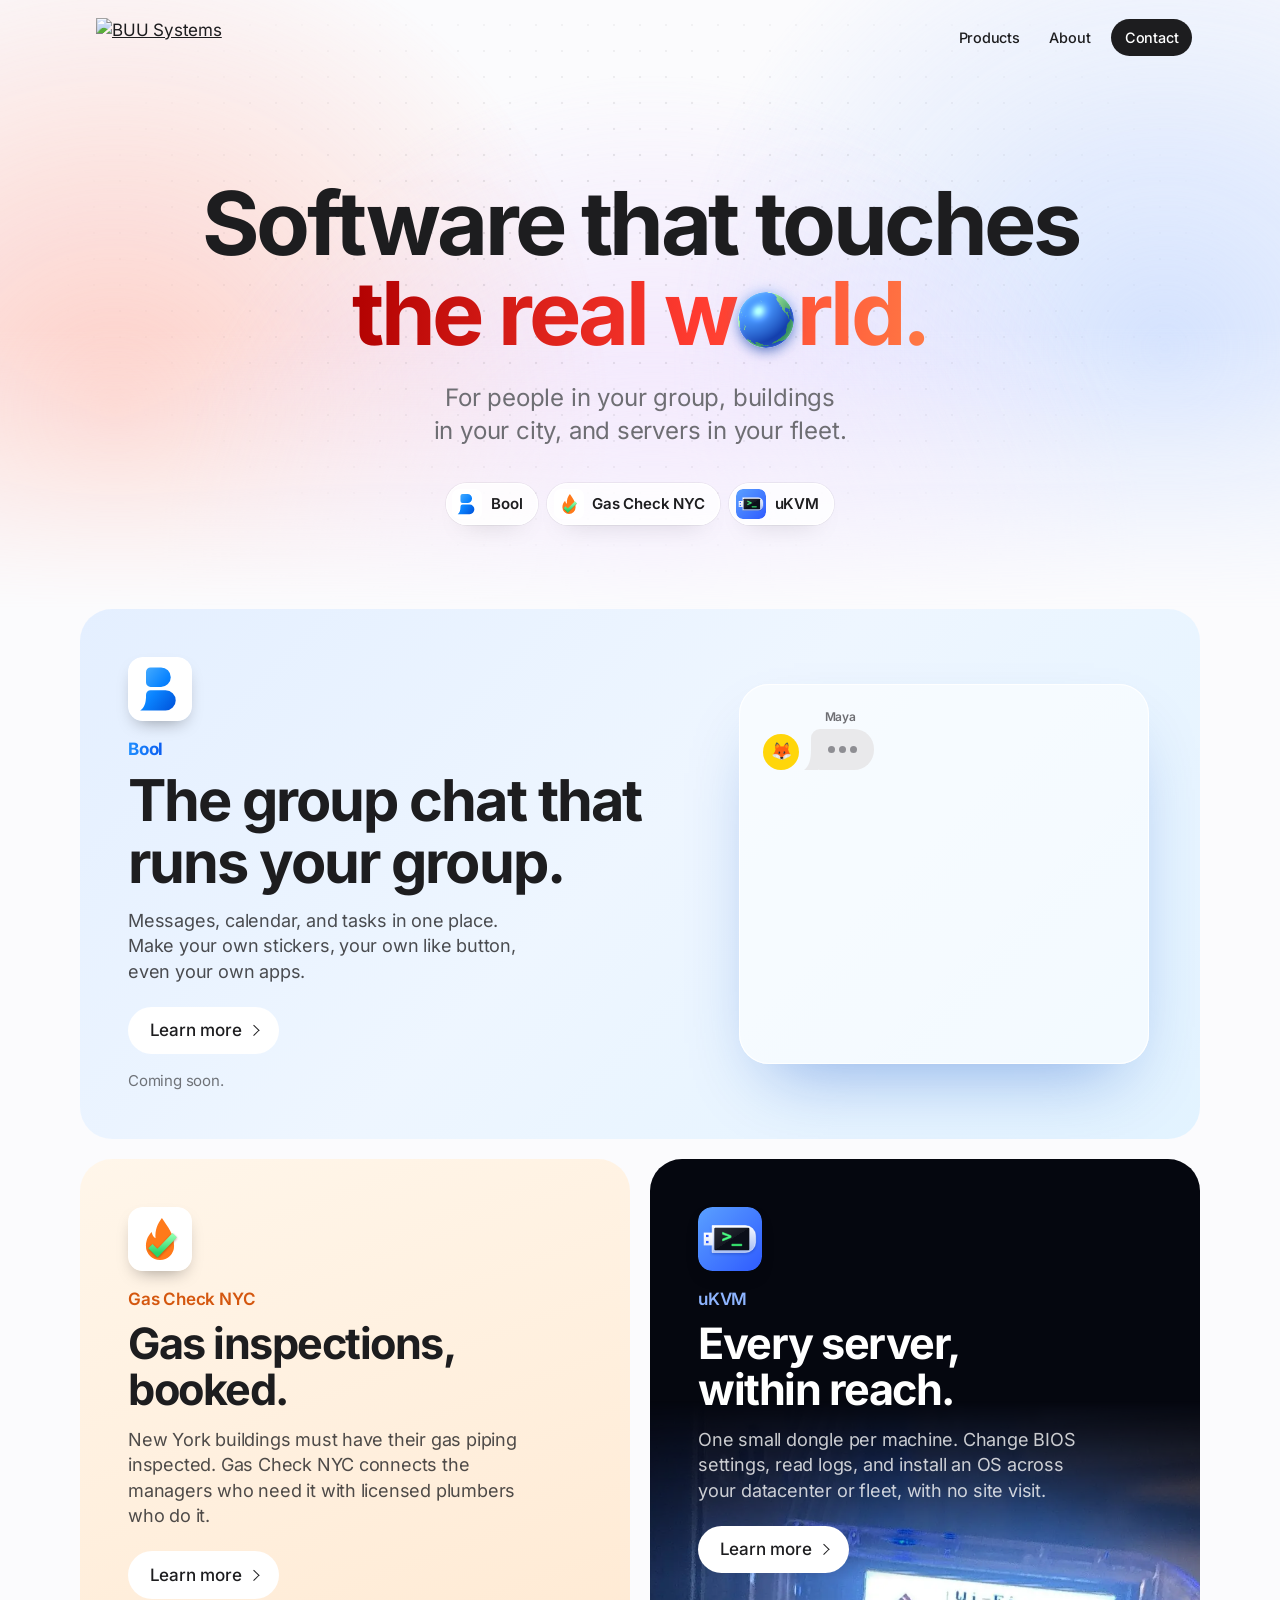
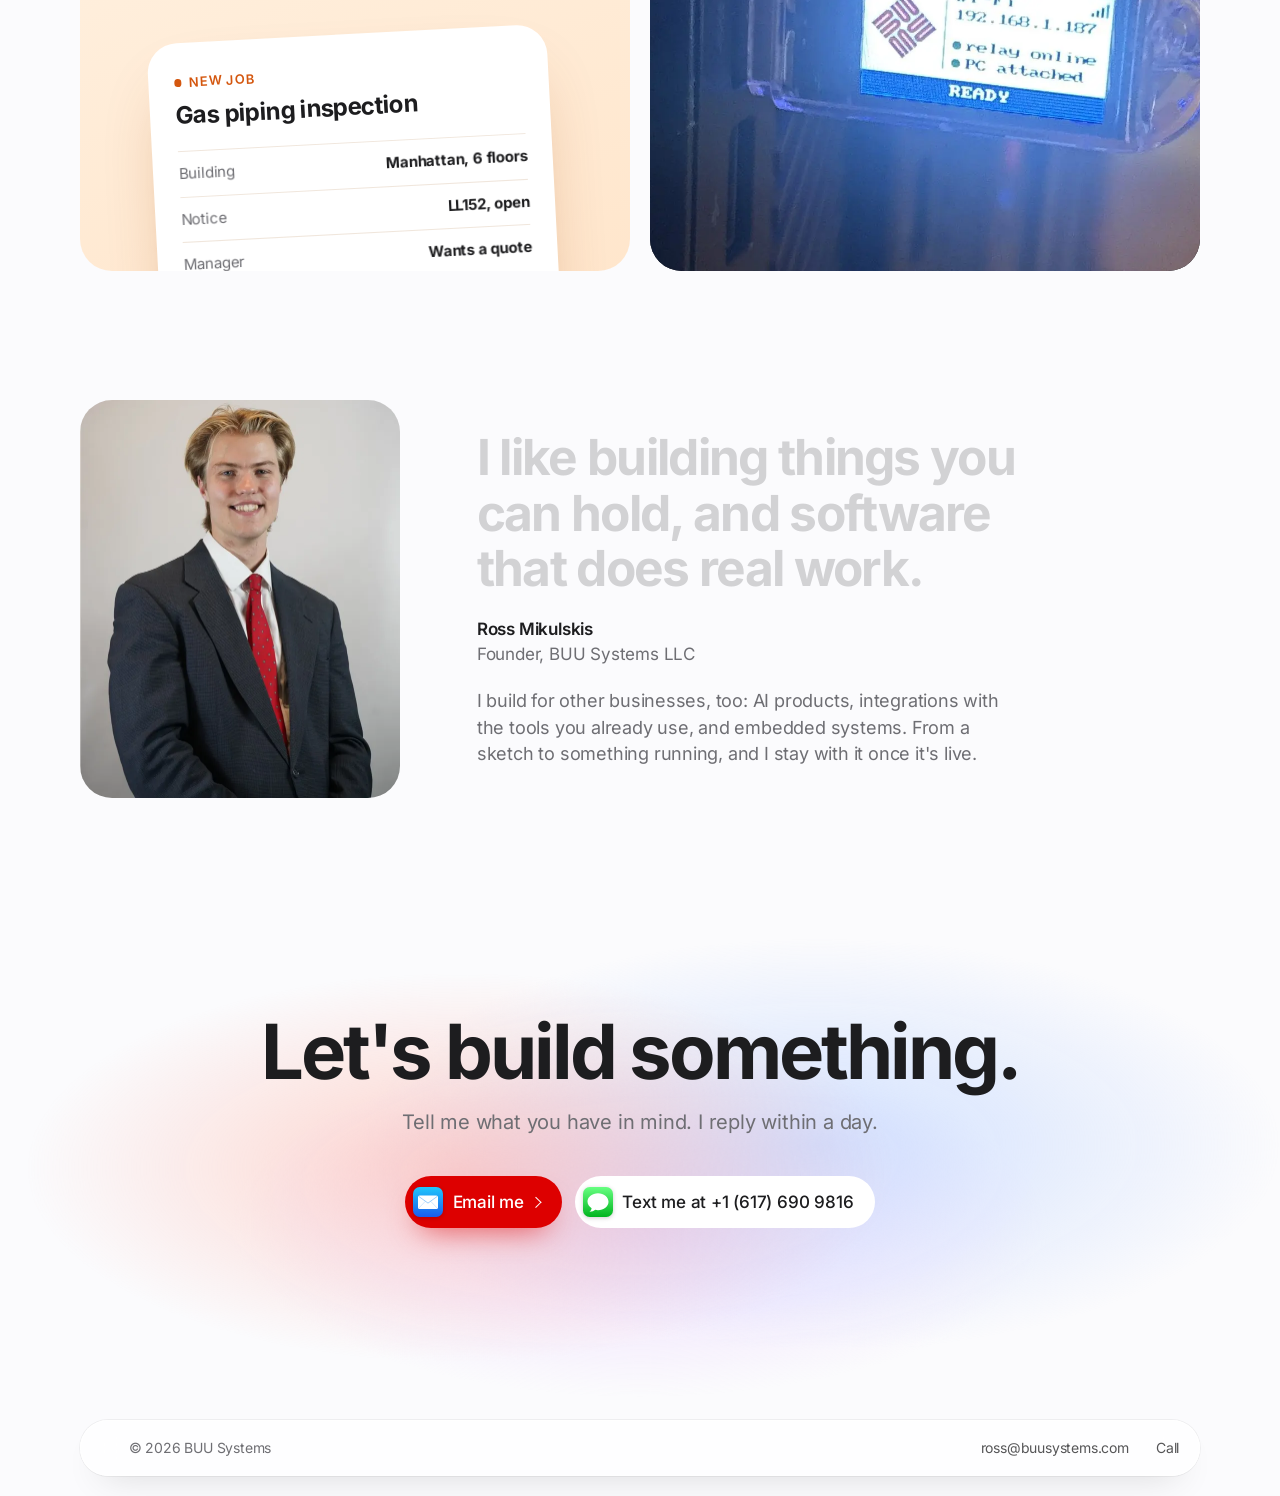
==== index.html @ 3219ddb5 "Contact buttons: iOS-style Mail and Messages icons Co-Authored-By: Claude Opus 5.5 <noreply@anthropi" ====
<!doctype html>
<html lang="en">
<head>
  <meta charset="utf-8">
  <meta name="viewport" content="width=device-width, initial-scale=1, viewport-fit=cover">
  <title>BUU Systems</title>
  <meta name="description" content="BUU Systems makes Bool, the group chat that runs your group; Gas Check NYC, which books gas piping inspections in New York; and uKVM, which gives you remote, BIOS-level access to every server in your fleet.">
  <meta name="theme-color" content="#fbfbfd">
  <link rel="icon" href="/favicon.ico" sizes="any">
  <link rel="icon" href="/assets/mark.svg" type="image/svg+xml">
  <link rel="icon" href="/assets/favicon-32.png" type="image/png" sizes="32x32">
  <link rel="apple-touch-icon" href="/apple-touch-icon.png" sizes="180x180">
  <meta property="og:site_name" content="BUU Systems">
  <meta property="og:title" content="BUU Systems">
  <meta property="og:description" content="Software that touches the real world.">
  <meta property="og:url" content="https://buusystems.com/">
  <meta property="og:image" content="https://buusystems.com/assets/icon-512.png">
  <meta property="og:type" content="website">
  <link rel="stylesheet" href="/home.css?v=20">
  <script>document.documentElement.classList.add("js");addEventListener("pagereveal",function(e){if(e.viewTransition)document.documentElement.classList.add("vt")})</script>
  <script src="/home.js?v=7" defer></script>
</head>
<body id="top">
  <header class="bar">
    <div class="wrap bar-in">
      <a href="/" aria-label="BUU Systems home"><img class="logo" src="/assets/logo.svg" alt="BUU Systems"></a>
      <nav aria-label="Primary">
        <a href="#products">Products</a>
        <a href="#about">About</a>
        <a class="cta" href="#contact">Contact</a>
      </nav>
    </div>
  </header>

  <main>
    <section class="hero">
      <div class="wash" aria-hidden="true"><i></i><i></i><i></i></div>
      <div class="wrap">
        <h1 data-edit="hero-title">Software that touches <span class="hl">the real w<span class="globe">o</span>rld.</span></h1>
        <script>(function(h){if(window.buuEditor)return;var i=0;[].slice.call(h.childNodes).forEach(function(n){if(n.nodeType==1){n.classList.add("w");n.style.setProperty("--i",i++);return}var f=document.createDocumentFragment();n.textContent.split(/(\s+)/).forEach(function(p){if(!p)return;if(!p.trim()){f.appendChild(document.createTextNode(" "));return}var w=document.createElement("span");w.className="w";w.style.setProperty("--i",i++);w.textContent=p;f.appendChild(w)});h.replaceChild(f,n)})})(document.currentScript.previousElementSibling)</script>
        <p class="lede" data-edit="hero-lede">For people in your group, buildings in your city, and servers in your fleet.</p>
        <nav class="dock" aria-label="Products">
          <a href="#bool"><img src="/assets/apps/bool.svg?v=19" alt="" width="30" height="30">Bool</a>
          <a href="#gascheck"><img src="/assets/apps/gascheck.svg?v=7" alt="" width="30" height="30">Gas Check NYC</a>
          <a href="#ukvm"><img src="/assets/apps/ukvm.svg?v=7" alt="" width="30" height="30">uKVM</a>
        </nav>
      </div>
    </section>

    <section id="products" class="wrap grid" aria-label="Products">

      <article id="bool" class="tile wide t-bool rise">
        <div class="copy">
          <i class="icon"><img src="/assets/apps/bool.svg?v=19" alt=""></i>
          <p class="name" data-edit="bool-name">Bool</p>
          <h2 data-edit="bool-title">The group chat that runs your group.</h2>
          <p data-edit="bool-body">Messages, calendar, and tasks in one place. Make your own stickers, your own like button, even your own apps.</p>
          <a class="btn" href="/bool/"><span data-edit="bool-cta">Learn more</span></a>
          <p class="note" data-edit="bool-note">Coming soon.</p>
        </div>
        <div class="art chat">
          <div class="row"><em style="--c:#ffd60a">🦊</em><div><b>Maya</b><p><span class="dots" aria-hidden="true"><i></i><i></i><i></i></span>dinner friday?</p></div></div>
          <div class="row me"><p>in. who's driving</p></div>
          <div class="row"><em style="--c:#64d2ff">🐼</em><div><b>Sam</b><p><span class="dots" aria-hidden="true"><i></i><i></i><i></i></span>let the wheel decide<s class="tap" role="img" aria-label="Hearted by Maya and Priya"><svg viewBox="0 0 24 24" aria-hidden="true"><path d="M12 21.2 10.6 20C5.4 15.4 2 12.3 2 8.5 2 5.4 4.4 3 7.5 3c1.7 0 3.4.8 4.5 2.1C13.1 3.8 14.8 3 16.5 3 19.6 3 22 5.4 22 8.5c0 3.8-3.4 6.9-8.6 11.5L12 21.2z"/></svg><b>2</b></s><span class="likers" aria-hidden="true"><small><svg viewBox="0 0 24 24" aria-hidden="true"><path d="M12 21.2 10.6 20C5.4 15.4 2 12.3 2 8.5 2 5.4 4.4 3 7.5 3c1.7 0 3.4.8 4.5 2.1C13.1 3.8 14.8 3 16.5 3 19.6 3 22 5.4 22 8.5c0 3.8-3.4 6.9-8.6 11.5L12 21.2z"/></svg>Liked by</small><span><em style="--c:#ffd60a">🦊</em>Maya</span><span><em style="--c:#ffb340">🦉</em>Priya</span></span><i class="finger" aria-hidden="true"></i></p></div></div>
          <button class="card" type="button" data-wheel aria-label="Spin the wheel to pick who drives">
            <span class="spin"><span class="wheel"><i style="--a:45deg" data-name="Priya">🦉</i><i style="--a:135deg" data-name="Maya">🦊</i><i style="--a:225deg" data-name="Sam">🐼</i><i style="--a:315deg" data-name="Leo">🐸</i></span></span>
            <span><small>Spin the Wheel</small><strong aria-live="polite">Priya drives</strong></span>
          </button>
        </div>
      </article>

      <article id="gascheck" class="tile t-gascheck rise">
        <div class="copy">
          <i class="icon"><img src="/assets/apps/gascheck.svg?v=7" alt=""></i>
          <p class="name" data-edit="gascheck-name">Gas Check NYC</p>
          <h2 data-edit="gascheck-title">Gas inspections, booked.</h2>
          <p data-edit="gascheck-body">New York buildings must have their gas piping inspected. Gas Check NYC connects the managers who need it with licensed plumbers who do it.</p>
          <a class="btn" href="/gascheck/"><span data-edit="gascheck-cta">Learn more</span></a>
        </div>
        <div class="art job" aria-hidden="true">
          <div class="job-card">
            <small>New job</small>
            <strong>Gas piping inspection</strong>
            <ul><li><span>Building</span><b>Manhattan, 6 floors</b></li><li><span>Notice</span><b>LL152, open</b></li><li><span>Manager</span><b>Wants a quote</b></li></ul>
            <em>Take this job</em>
          </div>
        </div>
      </article>

      <article id="ukvm" class="tile t-boot rise" style="--d:90ms">
        <img class="photo" src="/assets/dongle-photo.webp" alt="The uKVM dongle plugged into a machine, its screen reading READY" width="1200" height="840" loading="lazy" data-edit="boot-img">
        <div class="copy">
          <i class="icon"><img src="/assets/apps/ukvm.svg?v=7" alt=""></i>
          <p class="name" data-edit="boot-name">uKVM</p>
          <h2 data-edit="boot-title">Every server, within reach.</h2>
          <p data-edit="boot-body">One small dongle per machine. Change BIOS settings, read logs, and install an OS across your datacenter or fleet, with no site visit.</p>
          <a class="btn" href="/ukvm/"><span data-edit="boot-cta">Learn more</span></a>
        </div>
      </article>
    </section>

    <section id="about" class="about">
      <div class="wrap about-in">
        <img class="headshot rise" src="/assets/headshot.webp" alt="Ross Mikulskis, founder of BUU Systems" width="640" height="797" loading="lazy" data-edit="headshot">
        <div class="rise" style="--d:90ms">
          <blockquote data-edit="quote">I like building things you can hold, and software that does real work.</blockquote>
          <p class="byline" data-edit="byline"><strong>Ross Mikulskis</strong><br>Founder, BUU Systems LLC</p>
          <p data-edit="about-1">I build for other businesses, too: AI products, integrations with the tools you already use, and embedded systems. From a sketch to something running, and I stay with it once it's live.</p>
        </div>
      </div>
    </section>

    <section id="contact" class="contact">
      <div class="wrap rise">
        <h2 data-edit="cta-title">Let's build something.</h2>
        <p data-edit="cta-body">Tell me what you have in mind. I reply within a day.</p>
        <div class="actions">
          <a class="btn solid" href="mailto:ross@buusystems.com"><i class="app mail" aria-hidden="true"><svg viewBox="0 0 60 60"><defs><linearGradient id="appmail" x1="0" y1="0" x2="0" y2="1"><stop offset="0" stop-color="#21c7fb"/><stop offset="1" stop-color="#1a5dee"/></linearGradient></defs><rect width="60" height="60" rx="13.5" fill="url(#appmail)"/><rect x="10" y="17" width="40" height="27" rx="3.2" fill="#fff"/><path d="M11.2 18.6 30 32.2l18.8-13.6" fill="none" stroke="#1d8cf3" stroke-opacity=".55" stroke-width="1.6" stroke-linejoin="round"/><path d="M11.4 42.4 24.6 28.6M48.6 42.4 35.4 28.6" fill="none" stroke="#1d8cf3" stroke-opacity=".3" stroke-width="1.4"/></svg></i><span data-edit="cta-button">Email me</span></a>
          <a class="btn line" href="sms:+16176909816"><i class="app msg" aria-hidden="true"><svg viewBox="0 0 60 60"><defs><linearGradient id="appmsg" x1="0" y1="0" x2="0" y2="1"><stop offset="0" stop-color="#67ff81"/><stop offset="1" stop-color="#01b41f"/></linearGradient></defs><rect width="60" height="60" rx="13.5" fill="url(#appmsg)"/><path fill="#fff" d="M30 12.5c-11.6 0-21 7.4-21 16.6 0 5.4 3.2 10.2 8.2 13.2-.4 2.8-1.9 5.4-4.1 7.2 4.4.2 8.4-1.3 11.4-3.8 1.8.4 3.6.6 5.5.6 11.6 0 21-7.4 21-16.6S41.6 12.5 30 12.5z"/></svg></i><span data-edit="cta-phone">Text me at +1 (617) 690 9816</span></a>
        </div>
      </div>
    </section>
  </main>

  <footer class="foot">
    <div class="wrap foot-in">
      <small data-edit="footer">&copy; 2026 BUU Systems</small>
      <nav aria-label="Footer">
        <a href="mailto:ross@buusystems.com">ross@buusystems.com</a>
        <a href="tel:+16176909816">Call</a>
      </nav>
    </div>
  </footer>
  <script>(function(){var o=new IntersectionObserver(function(l){l.forEach(function(e){if(e.isIntersecting){e.target.classList.add("in");o.unobserve(e.target)}})},{threshold:.08});[].forEach.call(document.querySelectorAll(".rise,.tile"),function(e){o.observe(e)})})()</script>
</body>
</html>
---- home.css ----
/* Home page and product pages (with product.css). */
@font-face { font-family: Inter; font-style: normal; font-weight: 400 700; font-display: optional; src: url(/assets/inter-latin.woff2) format("woff2"); unicode-range: U+0000-00FF, U+0131, U+0152-0153, U+02BB-02BC, U+02C6, U+02DA, U+02DC, U+2000-206F, U+20AC, U+2122, U+2212, U+2215, U+FEFF, U+FFFD; }
:root {
  --ink: #1d1d1f; --soft: #6e6e73; --page: #fbfbfd; --red: #d00;
  /* Apple devices use San Francisco and never download Inter. */
  --font: -apple-system, BlinkMacSystemFont, "SF Pro Display", "SF Pro Text", Inter, "Segoe UI", Roboto, "Helvetica Neue", Arial, sans-serif;
  --ease: cubic-bezier(.2, .8, .2, 1); --spring: cubic-bezier(.3, 1.5, .5, 1);
}
* { box-sizing: border-box; -webkit-tap-highlight-color: transparent; }
html { scroll-behavior: smooth; scroll-padding-top: 84px; -webkit-text-size-adjust: 100%; }
body { margin: 0; background: var(--page); color: var(--ink); font: 400 1.0625rem/1.47 var(--font); letter-spacing: -.012em; -webkit-font-smoothing: antialiased; overflow-x: hidden; overflow-x: clip; }
img, svg { display: block; max-width: 100%; }
h1, h2, p, blockquote { margin: 0; }
a { color: inherit; }
a:focus-visible { outline: 3px solid #0071e3; outline-offset: 3px; border-radius: 12px; }
.wrap { width: min(1120px, 100% - 2.5rem); margin-inline: auto; }

.js .rise { opacity: 0; transform: translateY(20px); transition: opacity .6s var(--ease) var(--d, 0ms), transform .6s var(--ease) var(--d, 0ms); }
.js .rise.in { opacity: 1; transform: none; }
/* Arriving through a page transition: everything is already in place. */
.vt .rise { opacity: 1; transform: none; transition: none; }

/* Bar: a glass pill that appears once the page scrolls */
.bar { position: sticky; top: 0; z-index: 20; padding-top: max(.6rem, env(safe-area-inset-top)); pointer-events: none; }
.bar-in { display: flex; align-items: center; justify-content: space-between; height: 56px; padding: 0 .5rem 0 1rem; border-radius: 99px; pointer-events: auto; background: rgba(255, 255, 255, .8); -webkit-backdrop-filter: saturate(180%) blur(22px); backdrop-filter: saturate(180%) blur(22px); box-shadow: inset 0 0 0 1px rgba(255, 255, 255, .8), 0 0 0 1px rgba(0, 0, 0, .05), 0 16px 36px -22px rgba(0, 0, 0, .35); transition: background .45s var(--ease), box-shadow .45s var(--ease); }
.js .bar:not(.scrolled) .bar-in { background: rgba(255, 255, 255, 0); box-shadow: inset 0 0 0 1px rgba(255, 255, 255, 0), 0 0 0 1px rgba(0, 0, 0, 0), 0 16px 36px -22px rgba(0, 0, 0, 0); }
.logo { height: 40px; width: auto; }
.bar nav { display: flex; align-items: center; gap: .15rem; font-size: .9rem; font-weight: 500; }
.bar nav a { padding: .5rem .85rem; border-radius: 99px; text-decoration: none; transition: background .25s, transform .3s var(--ease); }
.bar nav a:hover { background: rgba(0, 0, 0, .06); }
.bar nav a.cta { margin-left: .3rem; background: var(--ink); color: #fff; }
.bar nav a.cta:hover { background: #000; transform: scale(1.04); }
.foot a { text-decoration: none; opacity: .8; transition: opacity .2s; }
.foot a:hover { opacity: 1; }

/* Hero */
.hero { position: relative; padding: clamp(3.25rem, 9vw, 7rem) 0 clamp(3rem, 7vw, 5.25rem); text-align: center; }
.hero::before { content: ""; position: absolute; inset: -80px 0 0; z-index: -1; background: radial-gradient(circle, rgba(29, 29, 31, .13) 1px, transparent 1.6px) 50% 0 / 26px 26px; -webkit-mask-image: radial-gradient(ellipse 62% 72% at 50% 42%, #000, transparent 76%); mask-image: radial-gradient(ellipse 62% 72% at 50% 42%, #000, transparent 76%); }
.wash { position: absolute; inset: -80px 0 0; z-index: -2; overflow: hidden; -webkit-mask-image: linear-gradient(#000 55%, transparent); mask-image: linear-gradient(#000 55%, transparent); transform: translate3d(calc(var(--px, 0) * -26px), calc(var(--py, 0) * -18px), 0); transition: transform 1.2s var(--ease); }
/* Plain gradients rather than blurred shapes: nothing for a phone to filter. */
.wash i { position: absolute; width: 78vw; height: 78vw; min-width: 560px; min-height: 560px; border-radius: 50%; opacity: .6; will-change: transform; animation: drift 18s ease-in-out infinite alternate; }
.wash i:nth-child(1) { left: -30%; top: -12%; background: radial-gradient(closest-side, #ffb1a3, rgba(255, 177, 163, 0)); }
.wash i:nth-child(2) { right: -30%; top: -22%; background: radial-gradient(closest-side, #bcd3ff, rgba(188, 211, 255, 0)); animation-delay: -6s; }
.wash i:nth-child(3) { left: 12%; top: 14%; background: radial-gradient(closest-side, #e6c8ff, rgba(230, 200, 255, 0)); animation-delay: -12s; }
h1 { font-size: clamp(2.7rem, 7.4vw, 5.5rem); font-weight: 700; line-height: 1.03; letter-spacing: -.04em; text-wrap: balance; }
/* Padding keeps the clipped gradient from cutting the last glyphs. */
.hl { display: inline-block; padding: 0 .06em .08em; margin-bottom: -.08em; background: linear-gradient(95deg, #b00000 0%, #ff3b30 30%, #ff7a45 50%, #ff3b30 70%, #b00000 100%) 0 0 / 200% 100%; -webkit-background-clip: text; background-clip: text; color: transparent; }
/* The "o" of "world" becomes a spinning globe (home.js); until then it is a letter. */
.globe { display: inline-block; width: .7em; text-align: center; }
.globe.on { width: auto; }
.globe.on .o { font-size: 0; }
.globe canvas { display: inline-block; width: .64em; height: .64em; margin: 0 .03em; vertical-align: -.04em; border-radius: 50%; cursor: grab; touch-action: pan-y; box-shadow: 0 .06em .16em -.04em rgba(8, 40, 140, .6), 0 0 .16em rgba(90, 160, 255, .45); }
.globe canvas:active { cursor: grabbing; }
.lede { max-width: 32rem; margin: 1.4rem auto 0; font-size: clamp(1.15rem, 2.2vw, 1.5rem); line-height: 1.38; color: var(--soft); text-wrap: balance; }
.dock { display: flex; flex-wrap: wrap; justify-content: center; gap: .6rem; margin-top: clamp(1.6rem, 3vw, 2.2rem); }
.dock a { display: inline-flex; align-items: center; gap: .55rem; padding: .38rem .95rem .38rem .4rem; border-radius: 99px; background: rgba(255, 255, 255, .8); box-shadow: inset 0 0 0 1px rgba(255, 255, 255, .9), 0 0 0 1px rgba(0, 0, 0, .05), 0 12px 26px -18px rgba(0, 0, 0, .4); font-size: .9375rem; font-weight: 600; text-decoration: none; transition: transform .4s var(--spring), box-shadow .3s; }
.dock a:active { transform: scale(.95); }
.dock img { width: 30px; height: 30px; border-radius: 23%; }

.icon { display: grid; place-items: center; width: 68px; max-width: 88%; aspect-ratio: 1; margin: 0 auto .45rem; border-radius: 23%; overflow: hidden; font-style: normal; box-shadow: 0 8px 18px -8px rgba(0, 0, 0, .4); transition: transform .45s cubic-bezier(.3, 1.8, .5, 1); }
.icon img { width: 100%; height: 100%; object-fit: cover; }
.tile .icon { width: 64px; margin: 0 0 1rem; }

/* Tiles */
.grid { display: grid; grid-template-columns: 1fr 1fr; gap: 1.25rem; }
.tile { position: relative; display: flex; flex-direction: column; justify-content: space-between; min-height: 590px; border-radius: 32px; overflow: hidden; isolation: isolate; scroll-margin-top: 84px; }
/* A soft light follows the pointer; the tile leans toward it (home.js sets the variables). */
.js .tile.rise { transform: translateY(36px) scale(.965); }
.js .tile.rise.in, .vt .tile.rise { transform: perspective(1600px) rotateX(var(--rx, 0deg)) rotateY(var(--ry, 0deg)); }
.js .tile.lit { transition: opacity .9s var(--ease), transform .2s ease-out; }
.tile::after, .feat::after { content: ""; position: absolute; inset: 0; z-index: 3; pointer-events: none; opacity: 0; transition: opacity .45s; background: radial-gradient(560px circle at calc(var(--mx, .5) * 100%) calc(var(--my, .5) * 100%), rgba(255, 255, 255, .6), transparent 62%); mix-blend-mode: soft-light; }
.t-boot::after { background: radial-gradient(520px circle at calc(var(--mx, .5) * 100%) calc(var(--my, .5) * 100%), rgba(120, 165, 255, .2), transparent 62%); mix-blend-mode: normal; }
.lit::after { opacity: 1; }
.copy { padding: clamp(1.75rem, 4vw, 3rem) clamp(1.5rem, 4vw, 3rem) 0; }
.name { margin-bottom: .5rem; font-size: 1.0625rem; font-weight: 600; }
.tile h2 { font-size: clamp(2rem, 3.5vw, 2.7rem); font-weight: 700; line-height: 1.07; letter-spacing: -.034em; text-wrap: balance; }
.tile .copy > p:not(.name) { max-width: 25rem; margin-top: .9rem; font-size: 1.125rem; line-height: 1.42; opacity: .78; text-wrap: pretty; }
.wide { grid-column: 1 / -1; flex-direction: row; align-items: center; min-height: 500px; }
.wide .copy { flex: 1 1 50%; padding-bottom: clamp(1.75rem, 4vw, 3rem); }
.wide h2 { font-size: clamp(2.1rem, 5vw, 3.6rem); }
.btn { display: inline-block; margin-top: 1.4rem; padding: .7rem 1.35rem; border-radius: 99px; background: #fff; color: #1d1d1f; font-weight: 500; text-decoration: none; transition: transform .3s var(--ease), box-shadow .3s, opacity .2s; }
.btn:active { transform: scale(.97); }
.btn > span::after { content: ""; display: inline-block; width: .4em; height: .4em; margin-left: .5em; border: solid currentColor; border-width: .1em .1em 0 0; transform: translateY(-.1em) rotate(45deg); transition: transform .3s var(--ease); }
.acts { display: flex; flex-wrap: wrap; align-items: center; gap: .4rem 1.3rem; margin-top: 1.4rem; }
.acts .btn { margin-top: 0; }
.more { padding: .6rem 0; font-weight: 500; text-decoration: none; opacity: .75; transition: opacity .2s; }
.more::after { content: ""; display: inline-block; width: .4em; height: .4em; margin-left: .45em; border: solid currentColor; border-width: .1em .1em 0 0; transform: translateY(-.1em) rotate(45deg); transition: transform .3s var(--ease); }

/* Bool */
.t-bool { background: linear-gradient(135deg, #e4efff, #eef6ff 48%, #e2f3ff); }
.t-bool .name { background: linear-gradient(90deg, #1f8fff, #0a5cf0); -webkit-background-clip: text; background-clip: text; color: transparent; width: fit-content; font-weight: 700; }
.chat { flex: 0 1 410px; display: grid; gap: .7rem; margin: 2rem clamp(1.5rem, 4vw, 3.5rem) 2rem 0; padding: 1.5rem; border-radius: 30px; background: rgba(255, 255, 255, .55); box-shadow: inset 0 0 0 1px rgba(255, 255, 255, .9), 0 34px 70px -30px rgba(10, 80, 200, .45); transform: translate3d(calc((var(--mx, .5) - .5) * -14px), calc((var(--my, .5) - .5) * -10px), 0); transition: transform .5s var(--ease); }
.row { display: flex; align-items: flex-end; gap: .75rem; transform-origin: 0 100%; }
.row p { position: relative; padding: .55rem .95rem; border-radius: 9px 20px 20px 9px; background: #e9e9eb; color: #000; }
.row p::after { content: ""; position: absolute; bottom: 0; left: -7px; width: 14px; height: 20px; background: inherit; transform: scaleX(-1); -webkit-mask: url("data:image/svg+xml,%3Csvg xmlns='http://www.w3.org/2000/svg' viewBox='0 0 12 18' preserveAspectRatio='none'%3E%3Cpath d='M0 0H6C6 9 8 15 12 18H0Z'/%3E%3C/svg%3E") no-repeat 0 0 / 100% 100%; mask: url("data:image/svg+xml,%3Csvg xmlns='http://www.w3.org/2000/svg' viewBox='0 0 12 18' preserveAspectRatio='none'%3E%3Cpath d='M0 0H6C6 9 8 15 12 18H0Z'/%3E%3C/svg%3E") no-repeat 0 0 / 100% 100%; }
.row b { display: block; margin: 0 0 .2rem .85rem; font-size: .75rem; font-weight: 600; color: var(--soft); }
.row em { flex: none; display: grid; place-items: center; width: 36px; height: 36px; border-radius: 50%; background: var(--c); font-style: normal; }
/* A reaction on the message's top corner: one round bubble with a heart and a count, trailing two dots back
   to the message. Tapping it (home.js shows a finger doing so) lists who reacted. Drawn here; no system artwork. */
.tap { position: absolute; top: -25px; right: -44px; display: flex; align-items: center; gap: 3px; height: 30px; padding: 0 10px 0 8px; border-radius: 15px; background: #e9e9eb; box-shadow: 0 0 0 2px #fff, 0 2px 6px -2px rgba(0, 0, 0, .18); color: #ff375f; font-size: .8125rem; font-weight: 700; line-height: 1; text-decoration: none; transition: transform .2s; }
.tap::before, .tap::after { content: ""; position: absolute; border-radius: 50%; background: #e9e9eb; box-shadow: 0 0 0 2px #fff; }
.tap::before { left: -2px; bottom: -5px; width: 9px; height: 9px; }
.tap::after { left: -7px; bottom: -11px; width: 4.5px; height: 4.5px; }
.tap svg { width: 15px; height: 15px; fill: currentColor; }
.tap b { display: inline-block; min-width: .65em; color: #3a3a3c; text-align: center; }
.tap.bump b { animation: bump .45s var(--spring); }
.tap.pressed { transform: scale(.9); }
.likers { position: absolute; top: 13px; right: -52px; z-index: 5; min-width: 168px; padding: .6rem .8rem .65rem; border-radius: 16px; background: rgba(255, 255, 255, .97); box-shadow: 0 0 0 1px rgba(0, 0, 0, .06), 0 20px 44px -16px rgba(0, 0, 0, .38); color: var(--ink); font-size: .9375rem; line-height: 1.2; text-align: left; opacity: 0; transform: translateY(-6px) scale(.7); transform-origin: 82% 0; pointer-events: none; transition: opacity .25s, transform .5s var(--spring); }
.likers.open { opacity: 1; transform: none; }
.likers small { display: flex; align-items: center; gap: .35rem; margin-bottom: .3rem; color: var(--soft); font-size: .75rem; font-weight: 600; }
.likers small svg { width: 12px; height: 12px; fill: #ff375f; }
.likers > span { display: flex; align-items: center; gap: .55rem; padding: .28rem 0; font-weight: 600; }
.likers em { display: grid; place-items: center; width: 28px; height: 28px; border-radius: 50%; background: var(--c); font-size: .9rem; font-style: normal; }
/* A touch marker, like a screen recording's, that taps the reaction. */
.finger { position: absolute; top: -28px; right: -36px; z-index: 6; width: 36px; height: 36px; border-radius: 50%; background: rgba(60, 60, 67, .2); box-shadow: inset 0 0 0 1.5px rgba(255, 255, 255, .9), 0 4px 14px rgba(0, 0, 0, .18); opacity: 0; transform: translate(80px, 90px); pointer-events: none; transition: transform 1.1s cubic-bezier(.45, .05, .2, 1), opacity .4s; }
.finger.show { opacity: 1; }
.finger.go { transform: none; }
.finger.press { transform: scale(.78); transition-duration: .16s; }
.row:has(.tap) { margin-top: .8rem; }
/* "Typing": home.js shows the dots in a bubble before its words. */
.dots { display: none; }
.typing p { font-size: 0; }
.typing .dots { display: flex; align-items: center; gap: 4px; height: 1.47rem; padding: 0 .1rem; }
.dots i { width: 7px; height: 7px; border-radius: 50%; background: #8e8e93; animation: blink 1.3s ease-in-out infinite; }
.dots i:nth-child(2) { animation-delay: .15s; } .dots i:nth-child(3) { animation-delay: .3s; }
.me { justify-content: flex-end; transform-origin: 100% 100%; }
.me p { margin-right: 2px; border-radius: 20px 9px 9px 20px; background: #0a84ff; color: #fff; }
.me p::after { left: auto; right: -7px; transform: none; }
.card { display: flex; align-items: center; gap: 1.1rem; width: 100%; padding: 1.1rem; border: 0; border-radius: 22px; background: #fff; color: inherit; font: inherit; letter-spacing: inherit; text-align: left; cursor: pointer; }
.card:focus-visible { outline: 3px solid #0071e3; outline-offset: 3px; }
.card small { display: block; color: var(--soft); font-size: .8125rem; }
.card strong { display: block; font-size: 1.3rem; letter-spacing: -.02em; }
/* The wheel (home.js spins it). Each face sits in its quarter, turned so it is upright when its quarter is on top. */
.spin { position: relative; flex: none; font-size: 19px; transition: transform .4s var(--spring); }
.spin::before { content: ""; position: absolute; left: 50%; top: -5px; z-index: 1; margin-left: -6px; border: solid transparent; border-width: 9px 6px 0; border-top-color: var(--ink); }
.card:active .spin { transform: scale(.94); }
.wheel { position: relative; display: block; width: 82px; height: 82px; border-radius: 50%; background: radial-gradient(#fff 9px, transparent 10px), conic-gradient(#80bfff 0 25%, #ffd60a 0 50%, #6fdcae 0 75%, #ff8fa3 0); transform: rotate(var(--turn, -45deg)); transition: transform 3.4s cubic-bezier(.15, .7, .1, 1); }
.wheel i { position: absolute; left: 50%; top: 50%; display: grid; place-items: center; width: 1.4em; height: 1.4em; margin: -.7em; font-style: normal; line-height: 1; transform: rotate(var(--a)) translateY(-1.32em); }

/* Gas Check NYC */
.t-gascheck { background: linear-gradient(160deg, #fff6ea, #ffe6cc); }
.t-gascheck .name { color: #d4570f; }
.job { flex: 0 1 400px; margin: 2rem clamp(1.5rem, 4vw, 3.5rem) 2rem 0; }
.job-card { padding: 1.6rem; border-radius: 30px; background: #fff; box-shadow: 0 34px 70px -30px rgba(160, 70, 10, .45); }
.job-card small { color: #d4570f; font-size: .8125rem; font-weight: 600; text-transform: uppercase; letter-spacing: .06em; }
.job-card small::before { content: ""; display: inline-block; width: .6em; height: .6em; margin-right: .55em; border-radius: 50%; background: currentColor; animation: ping 2s ease-out infinite; }
.job-card strong { display: block; margin-top: .3rem; font-size: 1.5rem; letter-spacing: -.025em; }
.job-card ul { margin: 1.1rem 0 1.3rem; padding: 0; list-style: none; }
.job-card li { display: flex; justify-content: space-between; gap: 1rem; padding: .7rem 0; border-top: 1px solid #f0e6dc; font-size: .9375rem; }
.job-card li span { color: var(--soft); }
.job-card em { position: relative; display: block; padding: .85rem; border-radius: 99px; overflow: hidden; background: #ff7a1a; color: #fff; font-style: normal; font-weight: 600; text-align: center; }
.job-card em::after { content: ""; position: absolute; inset: 0; background: linear-gradient(105deg, transparent 35%, rgba(255, 255, 255, .55) 50%, transparent 65%); transform: translateX(-100%); animation: sheen 3.8s ease-in-out infinite; }
/* On the home page the job card peeks over the tile's bottom edge. */
.grid > .t-gascheck .job { flex: none; align-self: center; width: min(400px, 100% - 3rem); margin: 2.2rem 0 -6.6rem; transform: rotate(-3deg); transition: transform .7s var(--ease); }

/* uKVM */
.t-boot { background: #05070f; color: #fff; justify-content: flex-start; }
.t-boot .name { color: #8db4ff; }
.photo { position: absolute; inset: auto 0 0; z-index: -1; width: 100%; height: 66%; object-fit: cover; object-position: 62% 60%; -webkit-mask-image: linear-gradient(transparent, #000 38%); mask-image: linear-gradient(transparent, #000 38%); transform-origin: 60% 70%; animation: ken 18s ease-in-out infinite alternate; }

.tile .note { margin-top: 1rem !important; font-size: .9375rem !important; opacity: .6 !important; }

/* About */
.about { padding: clamp(4rem, 10vw, 8.5rem) 0 clamp(1.5rem, 4vw, 3rem); }
.about-in { display: grid; grid-template-columns: 320px 1fr; align-items: center; gap: clamp(2rem, 6vw, 5rem); }
.headshot { width: 100%; height: auto; border-radius: 32px; }
blockquote { font-size: clamp(1.9rem, 4.2vw, 3.1rem); font-weight: 700; line-height: 1.12; letter-spacing: -.034em; text-wrap: balance; }
blockquote .q { transition: opacity .25s linear; }
.byline { margin: 1.3rem 0; color: var(--soft); }
.byline strong { color: var(--ink); font-weight: 600; }
.about-in div > p:last-child { max-width: 34rem; font-size: 1.125rem; color: var(--soft); }

/* Contact */
/* The glow fades out on every side inside this section, so nothing meets an edge, and the footer floats on it. */
.contact { position: relative; padding: clamp(6rem, 13vw, 10.5rem) 0 clamp(8.5rem, 15vw, 12rem); overflow: hidden; isolation: isolate; text-align: center; }
.contact::before { content: ""; position: absolute; inset: 0; z-index: -1; background: radial-gradient(ellipse 34% 34% at 36% 56%, rgba(255, 177, 163, .55), rgba(255, 177, 163, 0)), radial-gradient(ellipse 36% 36% at 64% 52%, rgba(188, 211, 255, .65), rgba(188, 211, 255, 0)), radial-gradient(ellipse 32% 30% at 50% 66%, rgba(230, 200, 255, .6), rgba(230, 200, 255, 0)); will-change: transform; animation: sway 14s ease-in-out infinite alternate; }
.contact h2 { font-size: clamp(2.5rem, 6.5vw, 4.75rem); font-weight: 700; line-height: 1.05; letter-spacing: -.04em; }
.contact p { margin-top: 1rem; font-size: 1.25rem; color: var(--soft); }
.actions { display: flex; flex-wrap: wrap; justify-content: center; gap: .8rem; margin-top: 1rem; }
.btn.solid { background: var(--red); color: #fff; box-shadow: 0 14px 30px -14px rgba(221, 0, 0, .7); }
.btn.line { background: #fff; }
/* The iOS Mail and Messages icons on the contact buttons. */
.actions .btn { white-space: nowrap; display: inline-flex; align-items: center; justify-content: center; gap: .6rem; padding-left: .5rem; }
.app { flex: none; width: 30px; height: 30px; filter: drop-shadow(0 1px 2px rgba(0, 0, 0, .2)); }
.app svg { width: 100%; height: 100%; }
.btn.line > span::after { content: none; }

/* Footer: a glass pill like the top bar. On the home page it floats over the contact glow. */
.foot { position: relative; z-index: 1; padding: 0 0 max(1.25rem, env(safe-area-inset-bottom)); font-size: .875rem; color: var(--soft); }
.contact + .foot { margin-top: clamp(-6.5rem, -10vw, -4.5rem); }
.foot-in { display: flex; flex-wrap: wrap; align-items: center; justify-content: space-between; gap: .25rem 1rem; min-height: 56px; padding: .45rem .5rem .45rem 1.25rem; border-radius: 28px; background: rgba(255, 255, 255, .7); -webkit-backdrop-filter: saturate(180%) blur(18px); backdrop-filter: saturate(180%) blur(18px); box-shadow: inset 0 0 0 1px rgba(255, 255, 255, .85), 0 0 0 1px rgba(0, 0, 0, .05), 0 16px 36px -22px rgba(0, 0, 0, .3); }
.foot-in small { display: flex; align-items: center; gap: .55rem; font-size: inherit; }
.foot-in small::before { content: ""; width: 20px; height: 20px; flex: none; background: url(/assets/mark.svg) center / contain no-repeat; }
.foot nav { display: flex; flex-wrap: wrap; gap: .1rem; }
.foot nav a { padding: .45rem .8rem; border-radius: 99px; color: var(--ink); opacity: .75; }
.foot nav a:hover { opacity: 1; background: rgba(0, 0, 0, .05); }

/* Moving between the home page and a product page morphs the tile and its icon. */
.t-bool { view-transition-name: tile-bool; } .t-bool .icon { view-transition-name: icon-bool; }
.t-gascheck { view-transition-name: tile-gascheck; } .t-gascheck .icon { view-transition-name: icon-gascheck; }
.t-boot { view-transition-name: tile-ukvm; } .t-boot .icon { view-transition-name: icon-ukvm; }
.bar { view-transition-name: bar; }
::view-transition-group(*) { animation-duration: .5s; animation-timing-function: cubic-bezier(.3, .8, .2, 1); }

@keyframes drift { to { transform: translate(6vw, 4vh) scale(1.12); } }
@keyframes spin { to { transform: rotate(1turn); } }
@keyframes sway { to { transform: translate(2%, -3%) scale(1.06); } }
@keyframes ken { to { transform: scale(1.09); } }
@keyframes flow { to { background-position: 100% 0; } }
@keyframes word { from { opacity: 0; transform: translateY(.4em) rotate(2deg); } to { opacity: 1; transform: none; } }
@keyframes up { from { opacity: 0; transform: translateY(16px); } to { opacity: 1; transform: none; } }
@keyframes bump { from { opacity: 0; transform: translateY(7px); } to { opacity: 1; transform: none; } }
@keyframes blink { 0%, 60%, 100% { opacity: .35; transform: none; } 30% { opacity: 1; transform: translateY(-2px); } }
@keyframes tapin { 0% { opacity: 0; transform: scale(.2); } 60% { opacity: 1; transform: scale(1.18); } 100% { opacity: 1; transform: none; } }
@keyframes pop { from { opacity: 0; transform: translateY(14px) scale(.7); } to { opacity: 1; transform: none; } }
@keyframes slide { from { opacity: 0; transform: translateX(-14px); } to { opacity: 1; transform: none; } }
@keyframes globe-in { from { opacity: 0; transform: scale(.3); } to { opacity: 1; transform: none; } }
@keyframes ping { 0% { box-shadow: 0 0 0 0 rgba(212, 87, 15, .5); } 70%, 100% { box-shadow: 0 0 0 .55em rgba(212, 87, 15, 0); } }
@keyframes sheen { 0%, 55% { transform: translateX(-100%); } 100% { transform: translateX(100%); } }

/* Entrances. Without motion (or without JavaScript) everything is simply there. */
@media (prefers-reduced-motion: no-preference) {
  @view-transition { navigation: auto; }
  .hl { animation: flow 7s ease-in-out infinite alternate; }
  /* The headline, lede and shortcuts play straight from the stylesheet: nothing waits for a script. */
  .hero h1 .w { display: inline-block; opacity: 0; animation: word .55s var(--ease) calc(var(--i) * 45ms) forwards; }
  .hero h1 .hl.w { animation: word .55s var(--ease) calc(var(--i) * 45ms) forwards, flow 7s ease-in-out infinite alternate; }
  .lede { animation: up .55s var(--ease) .16s both; }
  .dock { animation: up .55s var(--ease) .24s both; }
  .globe canvas { animation: globe-in .5s var(--spring) both; }
  .js .tile:not(.in) .job-card li { opacity: 0; }
  /* The chat plays out (home.js): each message, the heart and the wheel appear in turn, in their own space. */
  .chat.play > :not(.on), .chat.play .tap:not(.on) { opacity: 0; }
  .chat.play > .on { animation: pop .6s var(--spring) both; }
  .chat.play .tap.on { animation: tapin .55s var(--spring) both; }
  .js .tile.in .job-card li { animation: slide .5s var(--ease) calc(.2s + var(--n, 0) * .1s) both; }
  .job-card li:nth-child(2) { --n: 1; } .job-card li:nth-child(3) { --n: 2; }
}

@media (max-width: 860px) {
  .grid { gap: 1rem; }
  .wide { flex-direction: column; align-items: stretch; }
  .tile { min-height: 0; border-radius: 28px; }
  .wide .copy { padding-bottom: 0; }
  .job { flex: none; width: min(420px, 100% - 2.5rem); margin: 2rem auto 1.5rem; }
  .chat { flex: none; width: min(440px, 100% - 2.5rem); margin: 1.75rem auto 1.5rem; padding: 1.1rem; }
  .t-boot { min-height: 540px; }
  .grid .photo { height: 54%; }
  /* Icon and name share a row, so the headline starts sooner. */
  .grid .tile .icon { display: inline-grid; width: 46px; margin: 0 .7rem .9rem 0; vertical-align: middle; }
  .grid .tile .name { display: inline-block; margin: 0 0 .9rem; vertical-align: middle; font-size: 1.125rem; }
  .about-in { grid-template-columns: 1fr; }
  .headshot { max-width: 200px; border-radius: 26px; }
}
@media (max-width: 700px) {
  .grid { grid-template-columns: 1fr; }
}
@media (max-width: 520px) {
  html { scroll-padding-top: 72px; }
  .wrap { width: calc(100% - 2rem); }
  .hero { padding-top: 2.5rem; }
  .tile { scroll-margin-top: 72px; }
  .actions { flex-direction: column; align-items: center; gap: .7rem; }
  .actions .btn { width: min(100%, 21rem); margin-top: 0; padding: .7rem 1rem .7rem .6rem; text-align: center; }
  .actions { margin-top: 1.6rem; }
  .bar-in { width: calc(100% - 1.25rem); height: 52px; padding: 0 .4rem 0 .8rem; }
  .logo { height: 34px; }
  .bar nav { gap: 0; font-size: .875rem; }
  .bar nav a { padding: .45rem .6rem; }
  .bar nav a.cta { margin-left: .2rem; padding-inline: .8rem; }
  .dock { gap: .45rem; }
  .dock a { padding: .32rem .75rem .32rem .34rem; gap: .45rem; font-size: .875rem; }
  .dock img { width: 26px; height: 26px; }
  .tile .copy > p:not(.name) { font-size: 1.0625rem; }
  .chat { gap: .55rem; font-size: 1rem; }
  .spin { font-size: 15px; }
  .wheel { width: 64px; height: 64px; }
  .card { padding: .9rem; }
  .card strong { font-size: 1.15rem; }
  .contact p { font-size: 1.125rem; }
  .foot-in { justify-content: center; padding: .55rem .6rem; text-align: center; }
  .foot nav { justify-content: center; }
}
@media (max-width: 380px) {
  .dock { gap: .35rem; }
  .dock a { padding: .28rem .6rem .28rem .3rem; gap: .35rem; font-size: .8125rem; }
  .dock img { width: 22px; height: 22px; }
}
@media (max-width: 350px) {
  h1 { font-size: 2.3rem; }
  .bar nav a:not(.cta):nth-child(2) { display: none; }
}
/* Hover effects only where there is a pointer that hovers; on touch they would stick after a tap. */
@media (hover: hover) {
  .dock a:hover { transform: translateY(-3px) scale(1.04); box-shadow: inset 0 0 0 1px #fff, 0 0 0 1px rgba(0, 0, 0, .06), 0 18px 30px -16px rgba(0, 0, 0, .45); }
  .tile:hover .icon { transform: scale(1.08) rotate(-4deg); }
  .btn:hover { transform: scale(1.04); box-shadow: 0 10px 22px -12px rgba(0, 0, 0, .35); }
  .btn:hover > span::after, .more:hover::after { transform: translate(.22em, -.1em) rotate(45deg); }
  .more:hover { opacity: 1; }
  .card:hover .spin { transform: scale(1.07); }
  .grid > .t-gascheck:hover .job { transform: rotate(-1deg) translateY(-20px); }
}
@media (hover: none) {
  .tile::after, .feat::after { content: none; }
  .js .tile.rise.in, .vt .tile.rise { transform: none; }
  .chat { transform: none; }
}
@media (prefers-reduced-motion: reduce) {
  html { scroll-behavior: auto; }
  *, *::before, *::after { animation: none !important; transition-duration: .01ms !important; }
}
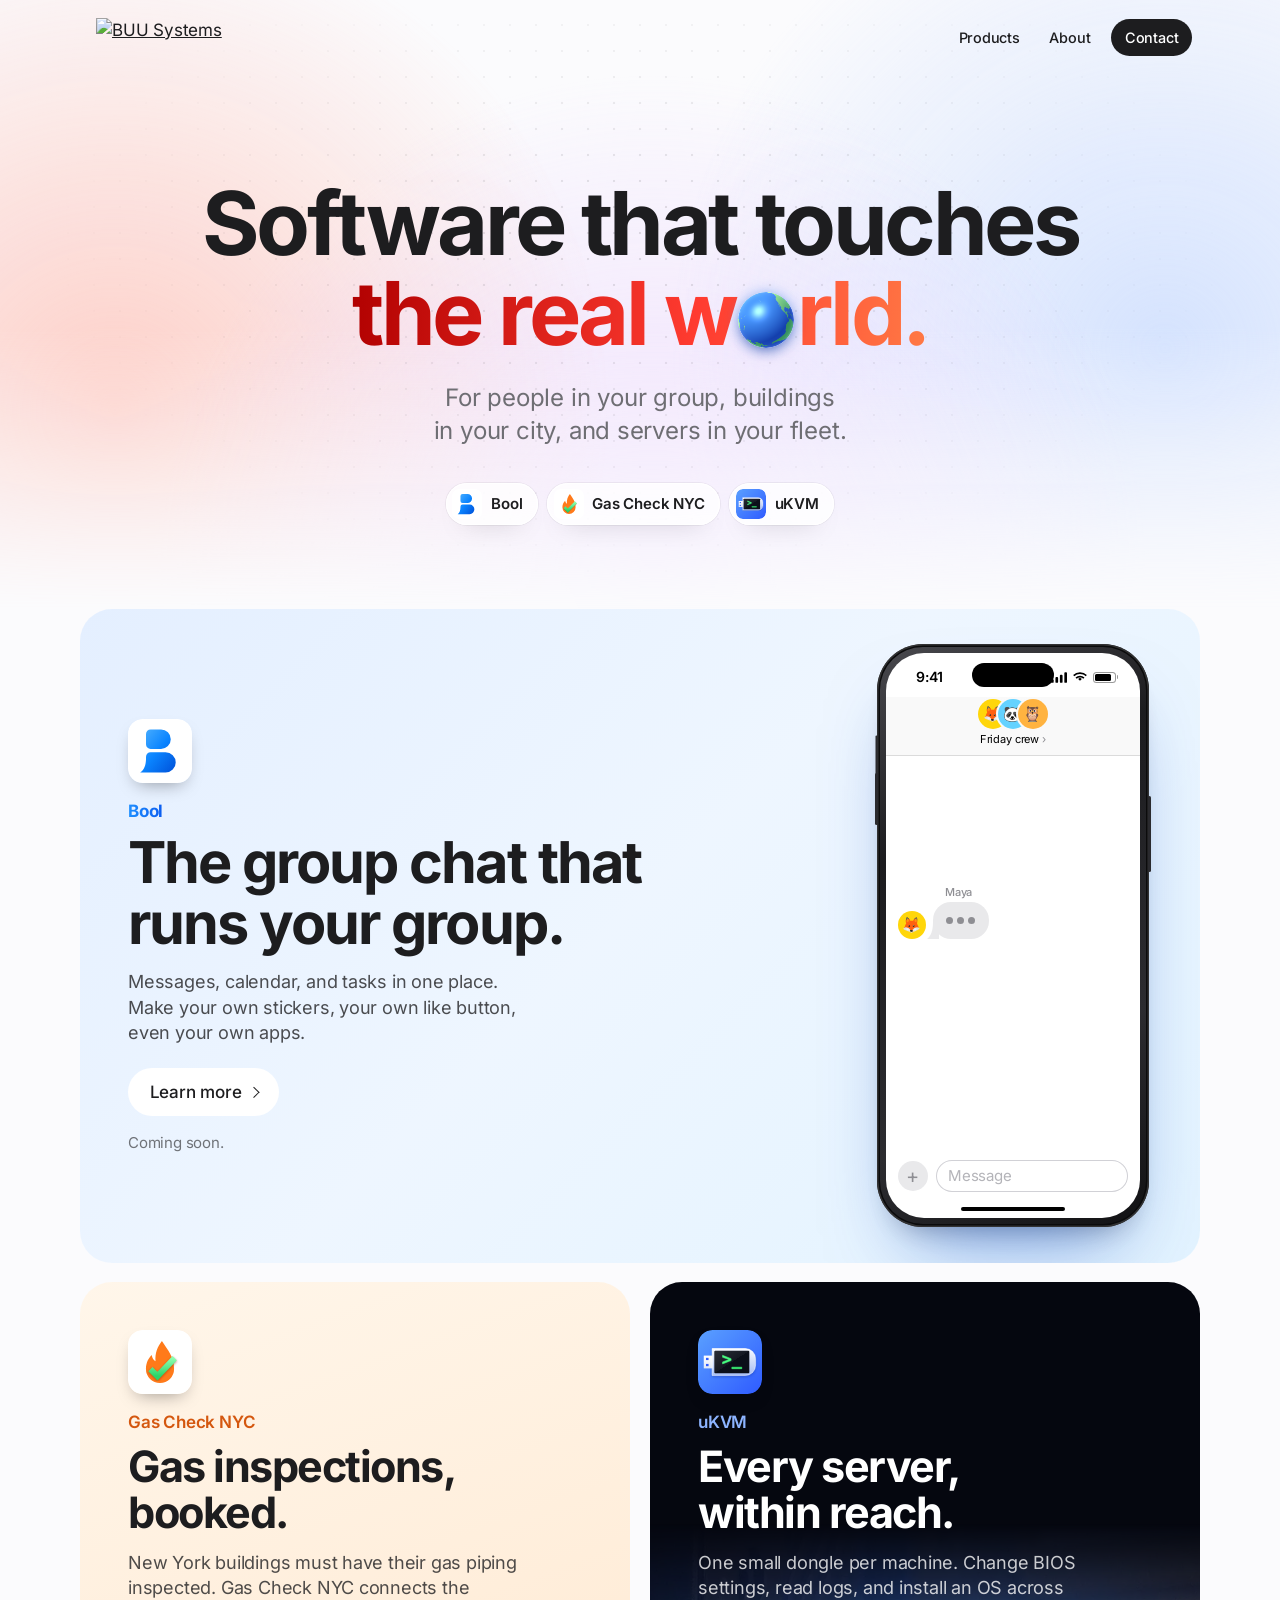
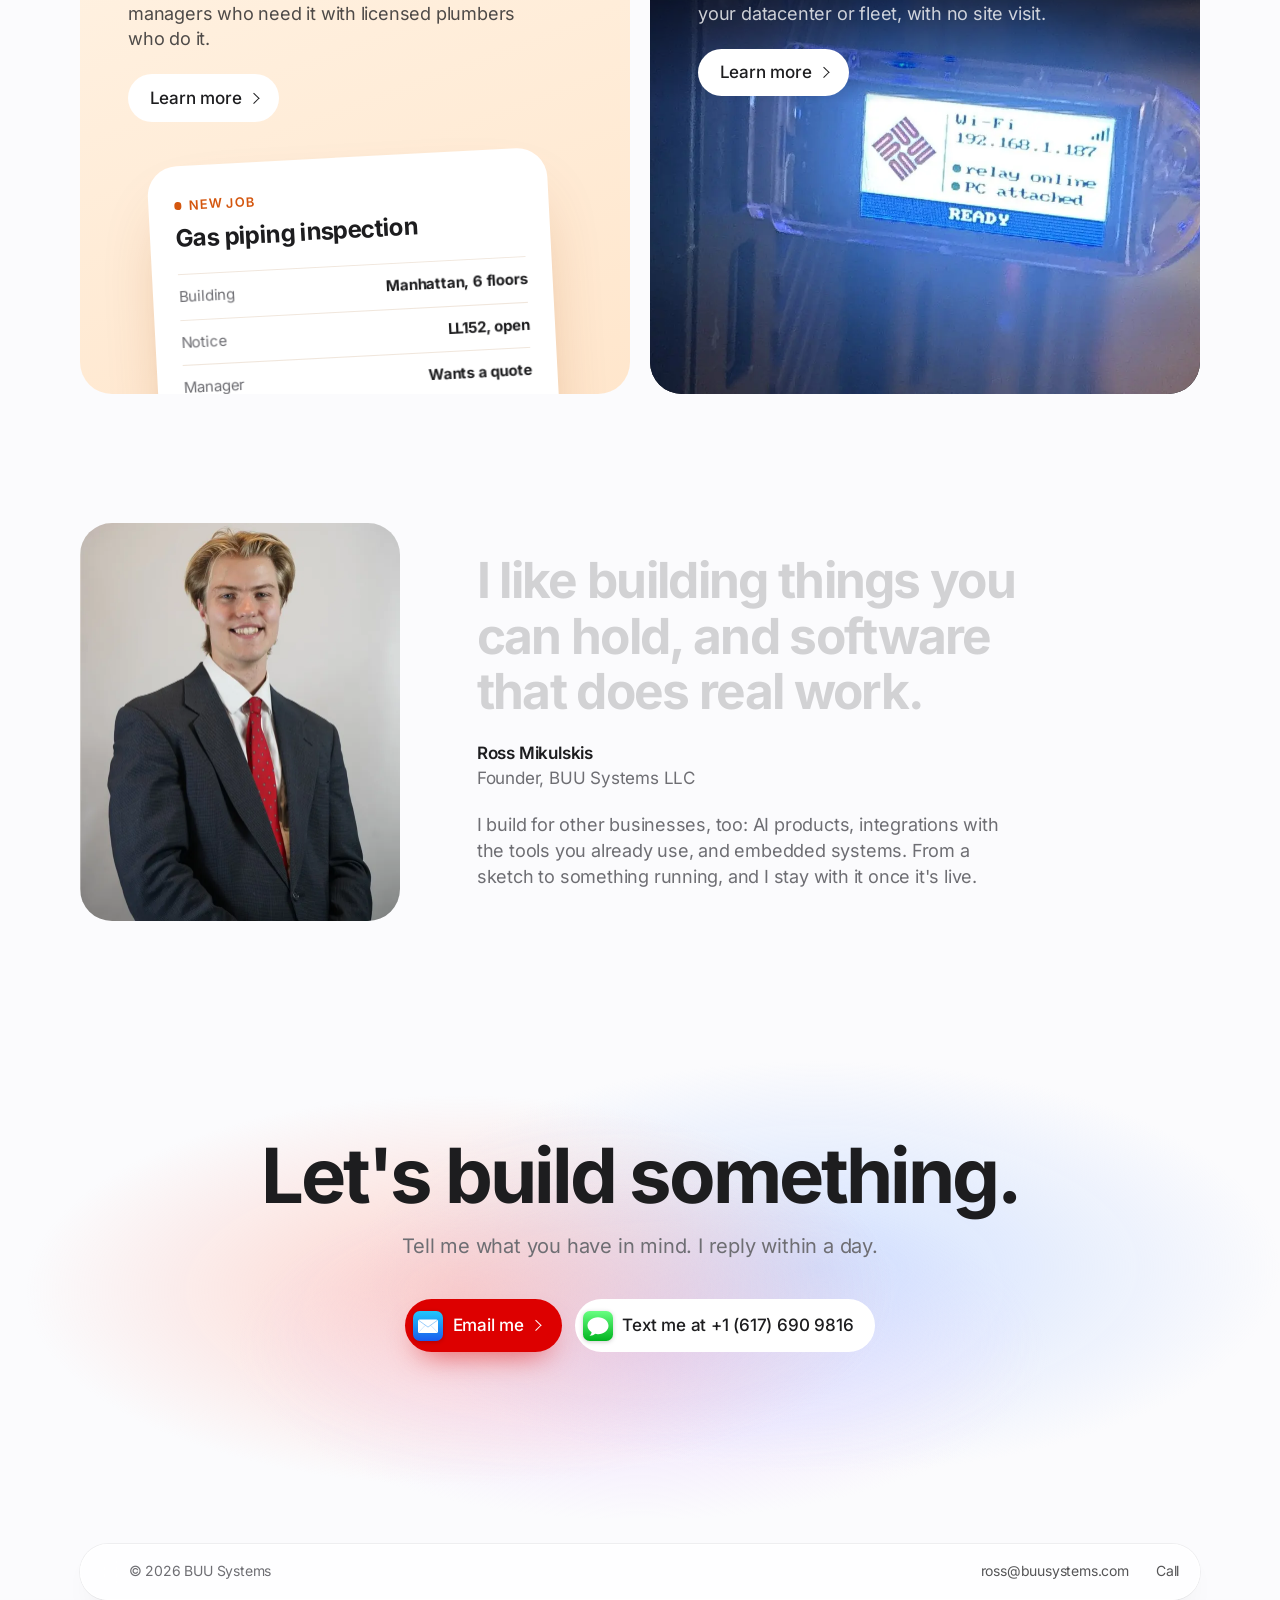
==== commit 834a2b54: "Bool chat inside a phone; press-and-hold reactions picker; badge without the dot trail The chat sits" ====
--- a/index.html
+++ b/index.html
@@ -16,9 +16,9 @@
   <meta property="og:url" content="https://buusystems.com/">
   <meta property="og:image" content="https://buusystems.com/assets/icon-512.png">
   <meta property="og:type" content="website">
-  <link rel="stylesheet" href="/home.css?v=20">
+  <link rel="stylesheet" href="/home.css?v=21">
   <script>document.documentElement.classList.add("js");addEventListener("pagereveal",function(e){if(e.viewTransition)document.documentElement.classList.add("vt")})</script>
-  <script src="/home.js?v=7" defer></script>
+  <script src="/home.js?v=8" defer></script>
 </head>
 <body id="top">
   <header class="bar">
@@ -58,14 +58,21 @@
           <a class="btn" href="/bool/"><span data-edit="bool-cta">Learn more</span></a>
           <p class="note" data-edit="bool-note">Coming soon.</p>
         </div>
-        <div class="art chat">
-          <div class="row"><em style="--c:#ffd60a">🦊</em><div><b>Maya</b><p><span class="dots" aria-hidden="true"><i></i><i></i><i></i></span>dinner friday?</p></div></div>
-          <div class="row me"><p>in. who's driving</p></div>
-          <div class="row"><em style="--c:#64d2ff">🐼</em><div><b>Sam</b><p><span class="dots" aria-hidden="true"><i></i><i></i><i></i></span>let the wheel decide<s class="tap" role="img" aria-label="Hearted by Maya and Priya"><svg viewBox="0 0 24 24" aria-hidden="true"><path d="M12 21.2 10.6 20C5.4 15.4 2 12.3 2 8.5 2 5.4 4.4 3 7.5 3c1.7 0 3.4.8 4.5 2.1C13.1 3.8 14.8 3 16.5 3 19.6 3 22 5.4 22 8.5c0 3.8-3.4 6.9-8.6 11.5L12 21.2z"/></svg><b>2</b></s><span class="likers" aria-hidden="true"><small><svg viewBox="0 0 24 24" aria-hidden="true"><path d="M12 21.2 10.6 20C5.4 15.4 2 12.3 2 8.5 2 5.4 4.4 3 7.5 3c1.7 0 3.4.8 4.5 2.1C13.1 3.8 14.8 3 16.5 3 19.6 3 22 5.4 22 8.5c0 3.8-3.4 6.9-8.6 11.5L12 21.2z"/></svg>Liked by</small><span><em style="--c:#ffd60a">🦊</em>Maya</span><span><em style="--c:#ffb340">🦉</em>Priya</span></span><i class="finger" aria-hidden="true"></i></p></div></div>
-          <button class="card" type="button" data-wheel aria-label="Spin the wheel to pick who drives">
-            <span class="spin"><span class="wheel"><i style="--a:45deg" data-name="Priya">🦉</i><i style="--a:135deg" data-name="Maya">🦊</i><i style="--a:225deg" data-name="Sam">🐼</i><i style="--a:315deg" data-name="Leo">🐸</i></span></span>
-            <span><small>Spin the Wheel</small><strong aria-live="polite">Priya drives</strong></span>
-          </button>
+        <div class="art phone">
+          <div class="screen">
+            <div class="status" aria-hidden="true"><b>9:41</b><span class="island"></span><span class="sys"><svg viewBox="0 0 18 12"><rect x="0" y="8" width="3" height="4" rx="1"/><rect x="5" y="5.5" width="3" height="6.5" rx="1"/><rect x="10" y="3" width="3" height="9" rx="1"/><rect x="15" y="0" width="3" height="12" rx="1"/></svg><svg viewBox="0 0 16 12"><path d="M8 2.2c2.4 0 4.6.9 6.2 2.5l1.3-1.3A10.5 10.5 0 0 0 8 .3 10.5 10.5 0 0 0 .5 3.4l1.3 1.3A8.7 8.7 0 0 1 8 2.2zm0 3.7c1.4 0 2.7.5 3.6 1.4l1.3-1.3A7 7 0 0 0 8 4a7 7 0 0 0-4.9 2l1.3 1.3c1-.9 2.2-1.4 3.6-1.4zM8 9.6l2-2a2.8 2.8 0 0 0-4 0z"/></svg><i class="batt"></i></span></div>
+            <div class="head" aria-hidden="true"><span class="faces"><em style="--c:#ffd60a">🦊</em><em style="--c:#64d2ff">🐼</em><em style="--c:#ffb340">🦉</em></span><small>Friday crew <i>›</i></small></div>
+            <div class="chat">
+              <div class="row"><em style="--c:#ffd60a">🦊</em><div><b>Maya</b><p><span class="dots" aria-hidden="true"><i></i><i></i><i></i></span>dinner friday?</p></div></div>
+              <div class="row me"><p>in. who's driving</p></div>
+              <div class="row" data-react><em style="--c:#64d2ff">🐼</em><div><b>Sam</b><p><span class="dots" aria-hidden="true"><i></i><i></i><i></i></span>let the wheel decide<s class="tap mine" role="img" aria-label="Hearted by Maya and you"><svg viewBox="0 0 24 24" aria-hidden="true"><path d="M12 21.2 10.6 20C5.4 15.4 2 12.3 2 8.5 2 5.4 4.4 3 7.5 3c1.7 0 3.4.8 4.5 2.1C13.1 3.8 14.8 3 16.5 3 19.6 3 22 5.4 22 8.5c0 3.8-3.4 6.9-8.6 11.5L12 21.2z"/></svg><b>2</b></s><span class="picker" aria-hidden="true"><i class="heart"><svg viewBox="0 0 24 24" aria-hidden="true"><path d="M12 21.2 10.6 20C5.4 15.4 2 12.3 2 8.5 2 5.4 4.4 3 7.5 3c1.7 0 3.4.8 4.5 2.1C13.1 3.8 14.8 3 16.5 3 19.6 3 22 5.4 22 8.5c0 3.8-3.4 6.9-8.6 11.5L12 21.2z"/></svg></i><i>👍</i><i>👎</i><i>😂</i><i>‼️</i><i>❓</i></span><span class="likers" aria-hidden="true"><small><svg viewBox="0 0 24 24" aria-hidden="true"><path d="M12 21.2 10.6 20C5.4 15.4 2 12.3 2 8.5 2 5.4 4.4 3 7.5 3c1.7 0 3.4.8 4.5 2.1C13.1 3.8 14.8 3 16.5 3 19.6 3 22 5.4 22 8.5c0 3.8-3.4 6.9-8.6 11.5L12 21.2z"/></svg>Liked by</small><span><em style="--c:#ffd60a">🦊</em>Maya</span><span><em style="--c:#b8b8c0">🙂</em>You</span></span></p></div></div>
+              <button class="card" type="button" data-wheel aria-label="Spin the wheel to pick who drives">
+                <span class="spin"><span class="wheel"><i style="--a:45deg" data-name="Priya">🦉</i><i style="--a:135deg" data-name="Maya">🦊</i><i style="--a:225deg" data-name="Sam">🐼</i><i style="--a:315deg" data-name="Leo">🐸</i></span></span>
+                <span><small>Spin the Wheel</small><strong aria-live="polite">Priya drives</strong></span>
+              </button>
+            </div>
+            <div class="compose" aria-hidden="true"><i>+</i><span>Message</span></div>
+          </div>
         </div>
       </article>
 
--- a/home.css
+++ b/home.css
@@ -89,34 +89,65 @@
 /* Bool */
 .t-bool { background: linear-gradient(135deg, #e4efff, #eef6ff 48%, #e2f3ff); }
 .t-bool .name { background: linear-gradient(90deg, #1f8fff, #0a5cf0); -webkit-background-clip: text; background-clip: text; color: transparent; width: fit-content; font-weight: 700; }
-.chat { flex: 0 1 410px; display: grid; gap: .7rem; margin: 2rem clamp(1.5rem, 4vw, 3.5rem) 2rem 0; padding: 1.5rem; border-radius: 30px; background: rgba(255, 255, 255, .55); box-shadow: inset 0 0 0 1px rgba(255, 255, 255, .9), 0 34px 70px -30px rgba(10, 80, 200, .45); transform: translate3d(calc((var(--mx, .5) - .5) * -14px), calc((var(--my, .5) - .5) * -10px), 0); transition: transform .5s var(--ease); }
-.row { display: flex; align-items: flex-end; gap: .75rem; transform-origin: 0 100%; }
-.row p { position: relative; padding: .55rem .95rem; border-radius: 9px 20px 20px 9px; background: #e9e9eb; color: #000; }
-.row p::after { content: ""; position: absolute; bottom: 0; left: -7px; width: 14px; height: 20px; background: inherit; transform: scaleX(-1); -webkit-mask: url("data:image/svg+xml,%3Csvg xmlns='http://www.w3.org/2000/svg' viewBox='0 0 12 18' preserveAspectRatio='none'%3E%3Cpath d='M0 0H6C6 9 8 15 12 18H0Z'/%3E%3C/svg%3E") no-repeat 0 0 / 100% 100%; mask: url("data:image/svg+xml,%3Csvg xmlns='http://www.w3.org/2000/svg' viewBox='0 0 12 18' preserveAspectRatio='none'%3E%3Cpath d='M0 0H6C6 9 8 15 12 18H0Z'/%3E%3C/svg%3E") no-repeat 0 0 / 100% 100%; }
-.row b { display: block; margin: 0 0 .2rem .85rem; font-size: .75rem; font-weight: 600; color: var(--soft); }
-.row em { flex: none; display: grid; place-items: center; width: 36px; height: 36px; border-radius: 50%; background: var(--c); font-style: normal; }
-/* A reaction on the message's top corner: one round bubble with a heart and a count, trailing two dots back
-   to the message. Tapping it (home.js shows a finger doing so) lists who reacted. Drawn here; no system artwork. */
-.tap { position: absolute; top: -25px; right: -44px; display: flex; align-items: center; gap: 3px; height: 30px; padding: 0 10px 0 8px; border-radius: 15px; background: #e9e9eb; box-shadow: 0 0 0 2px #fff, 0 2px 6px -2px rgba(0, 0, 0, .18); color: #ff375f; font-size: .8125rem; font-weight: 700; line-height: 1; text-decoration: none; transition: transform .2s; }
-.tap::before, .tap::after { content: ""; position: absolute; border-radius: 50%; background: #e9e9eb; box-shadow: 0 0 0 2px #fff; }
-.tap::before { left: -2px; bottom: -5px; width: 9px; height: 9px; }
-.tap::after { left: -7px; bottom: -11px; width: 4.5px; height: 4.5px; }
-.tap svg { width: 15px; height: 15px; fill: currentColor; }
-.tap b { display: inline-block; min-width: .65em; color: #3a3a3c; text-align: center; }
+/* Bool's chat, on a phone. The phone is a generic modern handset drawn in CSS: a thin dark frame, a camera
+   pill, a status bar, a group header, the messages and a compose bar. */
+.phone { position: relative; flex: none; width: 272px; aspect-ratio: 9 / 19.3; margin: 2.2rem clamp(1.5rem, 4vw, 3.5rem) 2.2rem 0; padding: 9px; border-radius: 46px; background: linear-gradient(150deg, #4a4a4f, #1c1c1f 30%, #2c2c30 70%, #111113); box-shadow: inset 0 0 0 1.5px rgba(255, 255, 255, .16), inset 0 0 0 3px #0b0b0c, 0 44px 80px -34px rgba(10, 70, 190, .55), 0 18px 30px -20px rgba(0, 0, 0, .4); font-size: 15px; line-height: 1.3; letter-spacing: -.01em; transform: translate3d(calc((var(--mx, .5) - .5) * -14px), calc((var(--my, .5) - .5) * -10px), 0); transition: transform .5s var(--ease); }
+.phone::before, .phone::after { content: ""; position: absolute; width: 3px; border-radius: 2px; background: #2a2a2e; }
+.phone::before { left: -2px; top: 22%; height: 9%; box-shadow: 0 -38px 0 -0.5px #2a2a2e; }
+.phone::after { right: -2px; top: 26%; height: 13%; }
+.screen { position: relative; display: flex; flex-direction: column; height: 100%; border-radius: 38px; overflow: hidden; background: #fff; }
+.status { position: relative; display: flex; align-items: center; justify-content: space-between; height: 44px; padding: 4px 24px 0 30px; font-size: 14px; color: #000; }
+.status b { font-weight: 600; }
+.island { position: absolute; left: 50%; top: 10px; width: 82px; height: 24px; margin-left: -41px; border-radius: 12px; background: #000; }
+.sys { display: flex; align-items: center; gap: 5px; }
+.sys svg { width: 16px; height: 11px; fill: #000; }
+.batt { position: relative; width: 23px; height: 11px; border-radius: 3.5px; box-shadow: inset 0 0 0 1px rgba(0, 0, 0, .4); }
+.batt::before { content: ""; position: absolute; inset: 2px 5px 2px 2px; border-radius: 1.5px; background: #000; }
+.batt::after { content: ""; position: absolute; right: -2.5px; top: 3.5px; width: 1.5px; height: 4px; border-radius: 0 1px 1px 0; background: rgba(0, 0, 0, .4); }
+.head { display: flex; flex-direction: column; align-items: center; gap: 3px; padding: 2px 0 9px; border-bottom: .5px solid rgba(0, 0, 0, .12); background: rgba(249, 249, 249, .94); }
+.faces { display: flex; }
+.faces em { display: grid; place-items: center; width: 30px; height: 30px; margin: 0 -5px; border-radius: 50%; background: var(--c); box-shadow: 0 0 0 2px #f9f9f9; font-size: 15px; font-style: normal; }
+.head small { font-size: 11px; color: #000; }
+.head small i { font-style: normal; color: #8e8e93; }
+.chat { position: relative; flex: 1; display: flex; flex-direction: column; justify-content: flex-end; gap: 8px; padding: 10px 12px 8px; }
+.compose { display: flex; align-items: center; gap: 8px; padding: 6px 12px 26px; }
+.compose i { display: grid; place-items: center; width: 30px; height: 30px; border-radius: 50%; background: #e9e9eb; color: #8e8e93; font-size: 20px; font-style: normal; line-height: 1; }
+.compose span { flex: 1; height: 32px; padding: 0 12px; border-radius: 16px; box-shadow: inset 0 0 0 1px #d1d1d6; color: #b4b4b9; line-height: 32px; font-size: 15px; }
+.screen::after { content: ""; position: absolute; left: 50%; bottom: 7px; width: 104px; height: 4px; margin-left: -52px; border-radius: 2px; background: #000; }
+.row { display: flex; align-items: flex-end; gap: 7px; transform-origin: 0 100%; transition: opacity .3s, filter .3s, transform .35s var(--spring); }
+.row p { position: relative; max-width: 190px; padding: 7px 12px; border-radius: 18px; background: #e9e9eb; color: #000; transition: filter .45s, transform .45s var(--ease); }
+.row p::after { content: ""; position: absolute; bottom: 0; left: -6px; width: 12px; height: 17px; background: inherit; transform: scaleX(-1); -webkit-mask: url("data:image/svg+xml,%3Csvg xmlns='http://www.w3.org/2000/svg' viewBox='0 0 12 18' preserveAspectRatio='none'%3E%3Cpath d='M0 0H6C6 9 8 15 12 18H0Z'/%3E%3C/svg%3E") no-repeat 0 0 / 100% 100%; mask: url("data:image/svg+xml,%3Csvg xmlns='http://www.w3.org/2000/svg' viewBox='0 0 12 18' preserveAspectRatio='none'%3E%3Cpath d='M0 0H6C6 9 8 15 12 18H0Z'/%3E%3C/svg%3E") no-repeat 0 0 / 100% 100%; }
+.row b { display: block; margin: 0 0 2px 12px; font-size: 11px; font-weight: 500; color: #8e8e93; }
+.row em { flex: none; display: grid; place-items: center; width: 28px; height: 28px; border-radius: 50%; background: var(--c); font-size: 15px; font-style: normal; }
+.me { justify-content: flex-end; transform-origin: 100% 100%; }
+.me p { margin-right: 2px; background: #0a84ff; color: #fff; }
+.me p::after { left: auto; right: -6px; transform: none; }
+/* A reaction badge on the message's top corner, with a count. Blue once you have reacted too. */
+.row:has(.tap) { margin-top: 12px; }
+.tap { position: absolute; top: -17px; right: -18px; z-index: 2; display: flex; align-items: center; gap: 2px; height: 24px; padding: 0 7px 0 6px; border-radius: 12px; background: #e9e9eb; box-shadow: 0 0 0 2px #fff; color: #ff375f; font-size: 12px; font-weight: 700; line-height: 1; text-decoration: none; transition: transform .2s, background .3s, color .3s; }
+.tap svg { width: 13px; height: 13px; fill: currentColor; }
+.tap b { display: inline-block; min-width: .6em; margin: 0; color: #3a3a3c; font-size: 12px; font-weight: 700; text-align: center; transition: color .3s; }
+.tap.mine { background: #0a84ff; color: #fff; }
+.tap.mine b { color: #fff; }
 .tap.bump b { animation: bump .45s var(--spring); }
-.tap.pressed { transform: scale(.9); }
-.likers { position: absolute; top: 13px; right: -52px; z-index: 5; min-width: 168px; padding: .6rem .8rem .65rem; border-radius: 16px; background: rgba(255, 255, 255, .97); box-shadow: 0 0 0 1px rgba(0, 0, 0, .06), 0 20px 44px -16px rgba(0, 0, 0, .38); color: var(--ink); font-size: .9375rem; line-height: 1.2; text-align: left; opacity: 0; transform: translateY(-6px) scale(.7); transform-origin: 82% 0; pointer-events: none; transition: opacity .25s, transform .5s var(--spring); }
+.tap.pressed { transform: scale(.88); filter: brightness(.9); }
+/* Holding a message: it darkens a little, then lifts above a dimmed chat and the reactions appear over it. */
+.row.hold p { filter: brightness(.9); transform: scale(.97); }
+.screen.focus .head, .screen.focus .compose, .screen.focus .chat > .on:not(.lift) { opacity: .3; filter: blur(2px); }
+.row.lift { position: relative; z-index: 4; }
+.row.lift p { transform: scale(1.03); filter: none; box-shadow: 0 10px 24px -10px rgba(0, 0, 0, .35); }
+.picker { position: absolute; left: -6px; bottom: calc(100% + 12px); z-index: 5; display: flex; gap: 2px; padding: 5px 7px; border-radius: 22px; background: #fff; box-shadow: 0 0 0 .5px rgba(0, 0, 0, .08), 0 12px 30px -8px rgba(0, 0, 0, .32); opacity: 0; transform: translateY(8px) scale(.6); transform-origin: 18% 100%; pointer-events: none; transition: opacity .2s, transform .45s var(--spring); }
+.picker.open { opacity: 1; transform: none; }
+.picker i { display: grid; place-items: center; width: 30px; height: 30px; border-radius: 50%; font-size: 17px; font-style: normal; line-height: 1; transition: transform .25s var(--spring), background .2s, color .2s; }
+.picker .heart { color: #8e8e93; }
+.picker .heart svg { width: 18px; height: 18px; fill: currentColor; }
+.picker .heart.pick { background: #0a84ff; color: #fff; transform: scale(1.18); }
+.likers { position: absolute; top: 12px; right: -24px; z-index: 5; min-width: 150px; padding: 9px 12px 10px; border-radius: 14px; background: rgba(255, 255, 255, .98); box-shadow: 0 0 0 .5px rgba(0, 0, 0, .1), 0 16px 36px -12px rgba(0, 0, 0, .35); color: #000; font-size: 14px; line-height: 1.2; text-align: left; opacity: 0; transform: translateY(-6px) scale(.7); transform-origin: 85% 0; pointer-events: none; transition: opacity .25s, transform .5s var(--spring); }
 .likers.open { opacity: 1; transform: none; }
-.likers small { display: flex; align-items: center; gap: .35rem; margin-bottom: .3rem; color: var(--soft); font-size: .75rem; font-weight: 600; }
-.likers small svg { width: 12px; height: 12px; fill: #ff375f; }
-.likers > span { display: flex; align-items: center; gap: .55rem; padding: .28rem 0; font-weight: 600; }
-.likers em { display: grid; place-items: center; width: 28px; height: 28px; border-radius: 50%; background: var(--c); font-size: .9rem; font-style: normal; }
-/* A touch marker, like a screen recording's, that taps the reaction. */
-.finger { position: absolute; top: -28px; right: -36px; z-index: 6; width: 36px; height: 36px; border-radius: 50%; background: rgba(60, 60, 67, .2); box-shadow: inset 0 0 0 1.5px rgba(255, 255, 255, .9), 0 4px 14px rgba(0, 0, 0, .18); opacity: 0; transform: translate(80px, 90px); pointer-events: none; transition: transform 1.1s cubic-bezier(.45, .05, .2, 1), opacity .4s; }
-.finger.show { opacity: 1; }
-.finger.go { transform: none; }
-.finger.press { transform: scale(.78); transition-duration: .16s; }
-.row:has(.tap) { margin-top: .8rem; }
+.likers small { display: flex; align-items: center; gap: 5px; margin-bottom: 4px; color: #8e8e93; font-size: 11px; font-weight: 600; }
+.likers small svg { width: 11px; height: 11px; fill: #ff375f; }
+.likers > span { display: flex; align-items: center; gap: 8px; padding: 3px 0; font-weight: 600; }
+.likers em { width: 24px; height: 24px; font-size: 13px; }
 /* "Typing": home.js shows the dots in a bubble before its words. */
 .dots { display: none; }
 .typing p { font-size: 0; }
@@ -126,15 +157,15 @@
 .me { justify-content: flex-end; transform-origin: 100% 100%; }
 .me p { margin-right: 2px; border-radius: 20px 9px 9px 20px; background: #0a84ff; color: #fff; }
 .me p::after { left: auto; right: -7px; transform: none; }
-.card { display: flex; align-items: center; gap: 1.1rem; width: 100%; padding: 1.1rem; border: 0; border-radius: 22px; background: #fff; color: inherit; font: inherit; letter-spacing: inherit; text-align: left; cursor: pointer; }
+.card { display: flex; align-items: center; gap: 14px; width: 100%; padding: 12px; border: 0; border-radius: 18px; background: #f2f2f7; color: inherit; font: inherit; letter-spacing: inherit; text-align: left; cursor: pointer; }
 .card:focus-visible { outline: 3px solid #0071e3; outline-offset: 3px; }
-.card small { display: block; color: var(--soft); font-size: .8125rem; }
-.card strong { display: block; font-size: 1.3rem; letter-spacing: -.02em; }
+.card small { display: block; color: #8e8e93; font-size: 11px; }
+.card strong { display: block; font-size: 17px; letter-spacing: -.02em; }
 /* The wheel (home.js spins it). Each face sits in its quarter, turned so it is upright when its quarter is on top. */
-.spin { position: relative; flex: none; font-size: 19px; transition: transform .4s var(--spring); }
+.spin { position: relative; flex: none; font-size: 15px; transition: transform .4s var(--spring); }
 .spin::before { content: ""; position: absolute; left: 50%; top: -5px; z-index: 1; margin-left: -6px; border: solid transparent; border-width: 9px 6px 0; border-top-color: var(--ink); }
 .card:active .spin { transform: scale(.94); }
-.wheel { position: relative; display: block; width: 82px; height: 82px; border-radius: 50%; background: radial-gradient(#fff 9px, transparent 10px), conic-gradient(#80bfff 0 25%, #ffd60a 0 50%, #6fdcae 0 75%, #ff8fa3 0); transform: rotate(var(--turn, -45deg)); transition: transform 3.4s cubic-bezier(.15, .7, .1, 1); }
+.wheel { position: relative; display: block; width: 64px; height: 64px; border-radius: 50%; background: radial-gradient(#fff 9px, transparent 10px), conic-gradient(#80bfff 0 25%, #ffd60a 0 50%, #6fdcae 0 75%, #ff8fa3 0); transform: rotate(var(--turn, -45deg)); transition: transform 3.4s cubic-bezier(.15, .7, .1, 1); }
 .wheel i { position: absolute; left: 50%; top: 50%; display: grid; place-items: center; width: 1.4em; height: 1.4em; margin: -.7em; font-style: normal; line-height: 1; transform: rotate(var(--a)) translateY(-1.32em); }
 
 /* Gas Check NYC */
@@ -231,6 +262,7 @@
   .js .tile:not(.in) .job-card li { opacity: 0; }
   /* The chat plays out (home.js): each message, the heart and the wheel appear in turn, in their own space. */
   .chat.play > :not(.on), .chat.play .tap:not(.on) { opacity: 0; }
+  .chat.play > .on { transition: opacity .3s, filter .3s; }
   .chat.play > .on { animation: pop .6s var(--spring) both; }
   .chat.play .tap.on { animation: tapin .55s var(--spring) both; }
   .js .tile.in .job-card li { animation: slide .5s var(--ease) calc(.2s + var(--n, 0) * .1s) both; }
@@ -243,7 +275,7 @@
   .tile { min-height: 0; border-radius: 28px; }
   .wide .copy { padding-bottom: 0; }
   .job { flex: none; width: min(420px, 100% - 2.5rem); margin: 2rem auto 1.5rem; }
-  .chat { flex: none; width: min(440px, 100% - 2.5rem); margin: 1.75rem auto 1.5rem; padding: 1.1rem; }
+  .phone { width: 258px; margin: 1.75rem auto 1.75rem; }
   .t-boot { min-height: 540px; }
   .grid .photo { height: 54%; }
   /* Icon and name share a row, so the headline starts sooner. */
@@ -272,11 +304,6 @@
   .dock a { padding: .32rem .75rem .32rem .34rem; gap: .45rem; font-size: .875rem; }
   .dock img { width: 26px; height: 26px; }
   .tile .copy > p:not(.name) { font-size: 1.0625rem; }
-  .chat { gap: .55rem; font-size: 1rem; }
-  .spin { font-size: 15px; }
-  .wheel { width: 64px; height: 64px; }
-  .card { padding: .9rem; }
-  .card strong { font-size: 1.15rem; }
   .contact p { font-size: 1.125rem; }
   .foot-in { justify-content: center; padding: .55rem .6rem; text-align: center; }
   .foot nav { justify-content: center; }
@@ -303,7 +330,7 @@
 @media (hover: none) {
   .tile::after, .feat::after { content: none; }
   .js .tile.rise.in, .vt .tile.rise { transform: none; }
-  .chat { transform: none; }
+  .phone { transform: none; }
 }
 @media (prefers-reduced-motion: reduce) {
   html { scroll-behavior: auto; }
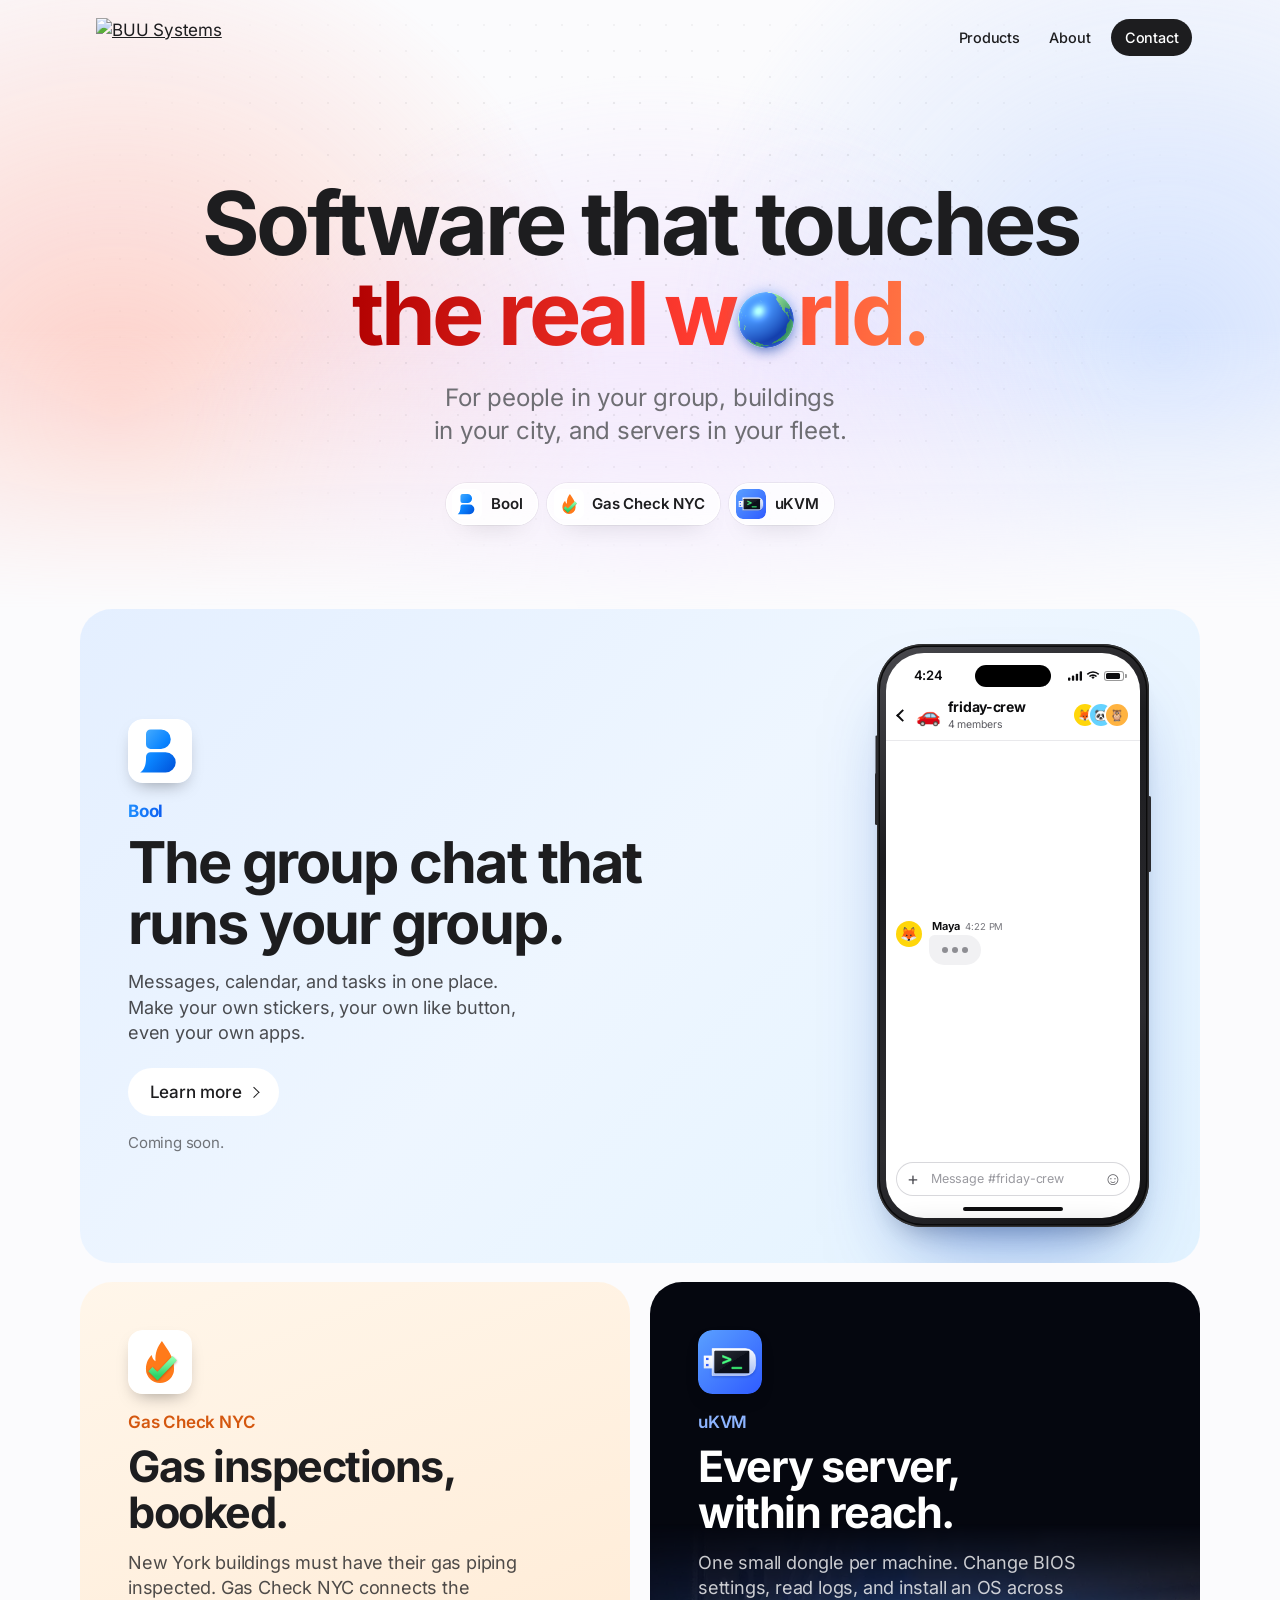
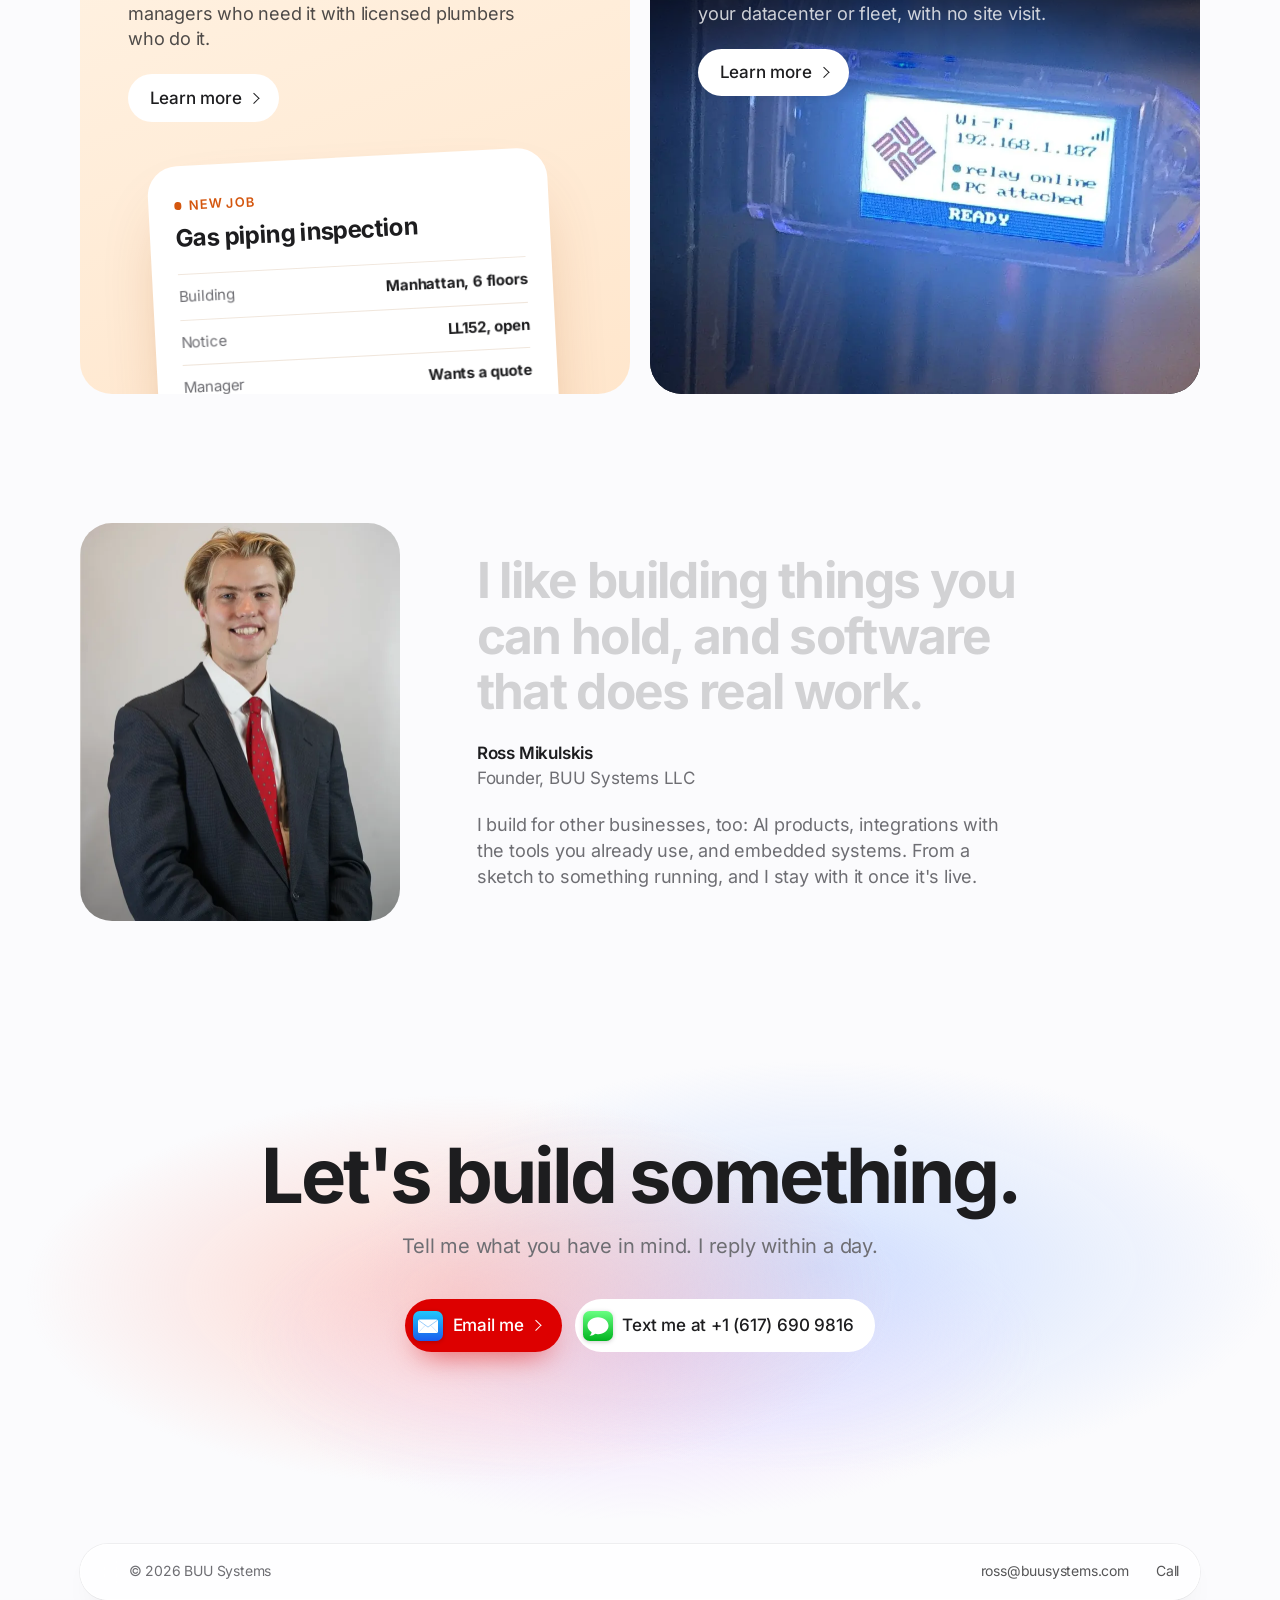
==== commit 2ca1ac9a: "Phone shows Bool's own chat UI; long-press opens Bool's message sheet; status bar fits around the ca" ====
--- a/index.html
+++ b/index.html
@@ -16,9 +16,9 @@
   <meta property="og:url" content="https://buusystems.com/">
   <meta property="og:image" content="https://buusystems.com/assets/icon-512.png">
   <meta property="og:type" content="website">
-  <link rel="stylesheet" href="/home.css?v=21">
+  <link rel="stylesheet" href="/home.css?v=22">
   <script>document.documentElement.classList.add("js");addEventListener("pagereveal",function(e){if(e.viewTransition)document.documentElement.classList.add("vt")})</script>
-  <script src="/home.js?v=8" defer></script>
+  <script src="/home.js?v=9" defer></script>
 </head>
 <body id="top">
   <header class="bar">
@@ -60,18 +60,25 @@
         </div>
         <div class="art phone">
           <div class="screen">
-            <div class="status" aria-hidden="true"><b>9:41</b><span class="island"></span><span class="sys"><svg viewBox="0 0 18 12"><rect x="0" y="8" width="3" height="4" rx="1"/><rect x="5" y="5.5" width="3" height="6.5" rx="1"/><rect x="10" y="3" width="3" height="9" rx="1"/><rect x="15" y="0" width="3" height="12" rx="1"/></svg><svg viewBox="0 0 16 12"><path d="M8 2.2c2.4 0 4.6.9 6.2 2.5l1.3-1.3A10.5 10.5 0 0 0 8 .3 10.5 10.5 0 0 0 .5 3.4l1.3 1.3A8.7 8.7 0 0 1 8 2.2zm0 3.7c1.4 0 2.7.5 3.6 1.4l1.3-1.3A7 7 0 0 0 8 4a7 7 0 0 0-4.9 2l1.3 1.3c1-.9 2.2-1.4 3.6-1.4zM8 9.6l2-2a2.8 2.8 0 0 0-4 0z"/></svg><i class="batt"></i></span></div>
-            <div class="head" aria-hidden="true"><span class="faces"><em style="--c:#ffd60a">🦊</em><em style="--c:#64d2ff">🐼</em><em style="--c:#ffb340">🦉</em></span><small>Friday crew <i>›</i></small></div>
+            <div class="status" aria-hidden="true"><b>4:24</b><span class="island"></span><span class="sys"><svg viewBox="0 0 18 12"><rect x="0" y="8" width="3" height="4" rx="1"/><rect x="5" y="5.5" width="3" height="6.5" rx="1"/><rect x="10" y="3" width="3" height="9" rx="1"/><rect x="15" y="0" width="3" height="12" rx="1"/></svg><svg viewBox="0 0 16 12"><path d="M8 2.2c2.4 0 4.6.9 6.2 2.5l1.3-1.3A10.5 10.5 0 0 0 8 .3 10.5 10.5 0 0 0 .5 3.4l1.3 1.3A8.7 8.7 0 0 1 8 2.2zm0 3.7c1.4 0 2.7.5 3.6 1.4l1.3-1.3A7 7 0 0 0 8 4a7 7 0 0 0-4.9 2l1.3 1.3c1-.9 2.2-1.4 3.6-1.4zM8 9.6l2-2a2.8 2.8 0 0 0-4 0z"/></svg><i class="batt"></i></span></div>
+            <div class="head" aria-hidden="true"><i class="back"></i><span class="head-emoji">🚗</span><span class="head-text"><b>friday-crew</b><small>4 members</small></span><span class="stack"><em style="--c:#ffd60a">🦊</em><em style="--c:#64d2ff">🐼</em><em style="--c:#ffb340">🦉</em></span></div>
             <div class="chat">
-              <div class="row"><em style="--c:#ffd60a">🦊</em><div><b>Maya</b><p><span class="dots" aria-hidden="true"><i></i><i></i><i></i></span>dinner friday?</p></div></div>
-              <div class="row me"><p>in. who's driving</p></div>
-              <div class="row" data-react><em style="--c:#64d2ff">🐼</em><div><b>Sam</b><p><span class="dots" aria-hidden="true"><i></i><i></i><i></i></span>let the wheel decide<s class="tap mine" role="img" aria-label="Hearted by Maya and you"><svg viewBox="0 0 24 24" aria-hidden="true"><path d="M12 21.2 10.6 20C5.4 15.4 2 12.3 2 8.5 2 5.4 4.4 3 7.5 3c1.7 0 3.4.8 4.5 2.1C13.1 3.8 14.8 3 16.5 3 19.6 3 22 5.4 22 8.5c0 3.8-3.4 6.9-8.6 11.5L12 21.2z"/></svg><b>2</b></s><span class="picker" aria-hidden="true"><i class="heart"><svg viewBox="0 0 24 24" aria-hidden="true"><path d="M12 21.2 10.6 20C5.4 15.4 2 12.3 2 8.5 2 5.4 4.4 3 7.5 3c1.7 0 3.4.8 4.5 2.1C13.1 3.8 14.8 3 16.5 3 19.6 3 22 5.4 22 8.5c0 3.8-3.4 6.9-8.6 11.5L12 21.2z"/></svg></i><i>👍</i><i>👎</i><i>😂</i><i>‼️</i><i>❓</i></span><span class="likers" aria-hidden="true"><small><svg viewBox="0 0 24 24" aria-hidden="true"><path d="M12 21.2 10.6 20C5.4 15.4 2 12.3 2 8.5 2 5.4 4.4 3 7.5 3c1.7 0 3.4.8 4.5 2.1C13.1 3.8 14.8 3 16.5 3 19.6 3 22 5.4 22 8.5c0 3.8-3.4 6.9-8.6 11.5L12 21.2z"/></svg>Liked by</small><span><em style="--c:#ffd60a">🦊</em>Maya</span><span><em style="--c:#b8b8c0">🙂</em>You</span></span></p></div></div>
-              <button class="card" type="button" data-wheel aria-label="Spin the wheel to pick who drives">
-                <span class="spin"><span class="wheel"><i style="--a:45deg" data-name="Priya">🦉</i><i style="--a:135deg" data-name="Maya">🦊</i><i style="--a:225deg" data-name="Sam">🐼</i><i style="--a:315deg" data-name="Leo">🐸</i></span></span>
-                <span><small>Spin the Wheel</small><strong aria-live="polite">Priya drives</strong></span>
-              </button>
+              <div class="msg"><em class="av" style="--c:#ffd60a">🦊</em><div class="main"><p class="meta"><b>Maya</b><time>4:22 PM</time></p><div class="brow"><p class="bubble"><span class="dots" aria-hidden="true"><i></i><i></i><i></i></span>dinner friday?</p><button class="like " type="button" tabindex="-1" aria-hidden="true"><i>❤️</i><b></b></button></div></div></div>
+              <div class="msg mine"><div class="main"><div class="brow"><p class="bubble">in. who's driving</p><button class="like " type="button" tabindex="-1" aria-hidden="true"><i>❤️</i><b></b></button></div></div></div>
+              <div class="msg" data-react><em class="av" style="--c:#64d2ff">🐼</em><div class="main"><p class="meta"><b>Sam</b><time>4:23 PM</time></p><div class="brow"><p class="bubble"><span class="dots" aria-hidden="true"><i></i><i></i><i></i></span>let the wheel decide</p><button class="like tap" type="button" tabindex="-1" aria-hidden="true"><i>❤️</i><b></b></button></div></div></div>
+              <div class="msg bot"><em class="av" style="--c:#f1f1f3">🎡</em><div class="main"><p class="meta"><b>Spin the Wheel</b><time>4:23 PM</time></p>
+                <button class="card" type="button" data-wheel aria-label="Spin the wheel to pick who drives">
+                  <span class="spin"><span class="wheel"><i style="--a:45deg" data-name="Priya">🦉</i><i style="--a:135deg" data-name="Maya">🦊</i><i style="--a:225deg" data-name="Sam">🐼</i><i style="--a:315deg" data-name="Leo">🐸</i></span></span>
+                  <span><small>Who drives?</small><strong aria-live="polite">Priya drives</strong></span>
+                </button></div></div>
             </div>
-            <div class="compose" aria-hidden="true"><i>+</i><span>Message</span></div>
+            <div class="compose" aria-hidden="true"><i>+</i><span>Message #friday-crew</span><i class="emo">☺</i></div>
+            <div class="scrim" aria-hidden="true"></div>
+            <div class="sheet" aria-hidden="true"><i class="grab"></i><b>Message</b>
+              <span class="reacts"><i class="heart">❤️</i><i>😂</i><i>🔥</i><i>👍</i><i>😮</i><i>+</i></span>
+              <span class="liked"><i>❤️</i><em style="--c:#ffd60a">🦊</em>Maya</span>
+              <span class="menu"><span>Reply</span><span>Stick a sticker on it</span><span>Copy text</span></span>
+            </div>
           </div>
         </div>
       </article>
--- a/home.css
+++ b/home.css
@@ -89,83 +89,99 @@
 /* Bool */
 .t-bool { background: linear-gradient(135deg, #e4efff, #eef6ff 48%, #e2f3ff); }
 .t-bool .name { background: linear-gradient(90deg, #1f8fff, #0a5cf0); -webkit-background-clip: text; background-clip: text; color: transparent; width: fit-content; font-weight: 700; }
-/* Bool's chat, on a phone. The phone is a generic modern handset drawn in CSS: a thin dark frame, a camera
-   pill, a status bar, a group header, the messages and a compose bar. */
-.phone { position: relative; flex: none; width: 272px; aspect-ratio: 9 / 19.3; margin: 2.2rem clamp(1.5rem, 4vw, 3.5rem) 2.2rem 0; padding: 9px; border-radius: 46px; background: linear-gradient(150deg, #4a4a4f, #1c1c1f 30%, #2c2c30 70%, #111113); box-shadow: inset 0 0 0 1.5px rgba(255, 255, 255, .16), inset 0 0 0 3px #0b0b0c, 0 44px 80px -34px rgba(10, 70, 190, .55), 0 18px 30px -20px rgba(0, 0, 0, .4); font-size: 15px; line-height: 1.3; letter-spacing: -.01em; transform: translate3d(calc((var(--mx, .5) - .5) * -14px), calc((var(--my, .5) - .5) * -10px), 0); transition: transform .5s var(--ease); }
+/* Bool's chat, on a phone. The handset is a generic modern phone drawn in CSS; the screen inside is Bool's
+   own chat screen (~/code/bool/web/styles.css, White look): channel header, messages with names and times,
+   the like button beside each bubble, the composer, and the message sheet a long press opens. */
+.phone { position: relative; flex: none; width: 272px; aspect-ratio: 9 / 19.3; margin: 2.2rem clamp(1.5rem, 4vw, 3.5rem) 2.2rem 0; padding: 9px; border-radius: 46px; background: linear-gradient(150deg, #4a4a4f, #1c1c1f 30%, #2c2c30 70%, #111113); box-shadow: inset 0 0 0 1.5px rgba(255, 255, 255, .16), inset 0 0 0 3px #0b0b0c, 0 44px 80px -34px rgba(10, 70, 190, .55), 0 18px 30px -20px rgba(0, 0, 0, .4); font-size: 14px; line-height: 1.3; letter-spacing: -.01em; color: #0d0d0f; transform: translate3d(calc((var(--mx, .5) - .5) * -14px), calc((var(--my, .5) - .5) * -10px), 0); transition: transform .5s var(--ease); }
 .phone::before, .phone::after { content: ""; position: absolute; width: 3px; border-radius: 2px; background: #2a2a2e; }
 .phone::before { left: -2px; top: 22%; height: 9%; box-shadow: 0 -38px 0 -0.5px #2a2a2e; }
 .phone::after { right: -2px; top: 26%; height: 13%; }
 .screen { position: relative; display: flex; flex-direction: column; height: 100%; border-radius: 38px; overflow: hidden; background: #fff; }
-.status { position: relative; display: flex; align-items: center; justify-content: space-between; height: 44px; padding: 4px 24px 0 30px; font-size: 14px; color: #000; }
-.status b { font-weight: 600; }
-.island { position: absolute; left: 50%; top: 10px; width: 82px; height: 24px; margin-left: -41px; border-radius: 12px; background: #000; }
-.sys { display: flex; align-items: center; gap: 5px; }
-.sys svg { width: 16px; height: 11px; fill: #000; }
-.batt { position: relative; width: 23px; height: 11px; border-radius: 3.5px; box-shadow: inset 0 0 0 1px rgba(0, 0, 0, .4); }
-.batt::before { content: ""; position: absolute; inset: 2px 5px 2px 2px; border-radius: 1.5px; background: #000; }
-.batt::after { content: ""; position: absolute; right: -2.5px; top: 3.5px; width: 1.5px; height: 4px; border-radius: 0 1px 1px 0; background: rgba(0, 0, 0, .4); }
-.head { display: flex; flex-direction: column; align-items: center; gap: 3px; padding: 2px 0 9px; border-bottom: .5px solid rgba(0, 0, 0, .12); background: rgba(249, 249, 249, .94); }
-.faces { display: flex; }
-.faces em { display: grid; place-items: center; width: 30px; height: 30px; margin: 0 -5px; border-radius: 50%; background: var(--c); box-shadow: 0 0 0 2px #f9f9f9; font-size: 15px; font-style: normal; }
-.head small { font-size: 11px; color: #000; }
-.head small i { font-style: normal; color: #8e8e93; }
-.chat { position: relative; flex: 1; display: flex; flex-direction: column; justify-content: flex-end; gap: 8px; padding: 10px 12px 8px; }
-.compose { display: flex; align-items: center; gap: 8px; padding: 6px 12px 26px; }
-.compose i { display: grid; place-items: center; width: 30px; height: 30px; border-radius: 50%; background: #e9e9eb; color: #8e8e93; font-size: 20px; font-style: normal; line-height: 1; }
-.compose span { flex: 1; height: 32px; padding: 0 12px; border-radius: 16px; box-shadow: inset 0 0 0 1px #d1d1d6; color: #b4b4b9; line-height: 32px; font-size: 15px; }
-.screen::after { content: ""; position: absolute; left: 50%; bottom: 7px; width: 104px; height: 4px; margin-left: -52px; border-radius: 2px; background: #000; }
-.row { display: flex; align-items: flex-end; gap: 7px; transform-origin: 0 100%; transition: opacity .3s, filter .3s, transform .35s var(--spring); }
-.row p { position: relative; max-width: 190px; padding: 7px 12px; border-radius: 18px; background: #e9e9eb; color: #000; transition: filter .45s, transform .45s var(--ease); }
-.row p::after { content: ""; position: absolute; bottom: 0; left: -6px; width: 12px; height: 17px; background: inherit; transform: scaleX(-1); -webkit-mask: url("data:image/svg+xml,%3Csvg xmlns='http://www.w3.org/2000/svg' viewBox='0 0 12 18' preserveAspectRatio='none'%3E%3Cpath d='M0 0H6C6 9 8 15 12 18H0Z'/%3E%3C/svg%3E") no-repeat 0 0 / 100% 100%; mask: url("data:image/svg+xml,%3Csvg xmlns='http://www.w3.org/2000/svg' viewBox='0 0 12 18' preserveAspectRatio='none'%3E%3Cpath d='M0 0H6C6 9 8 15 12 18H0Z'/%3E%3C/svg%3E") no-repeat 0 0 / 100% 100%; }
-.row b { display: block; margin: 0 0 2px 12px; font-size: 11px; font-weight: 500; color: #8e8e93; }
-.row em { flex: none; display: grid; place-items: center; width: 28px; height: 28px; border-radius: 50%; background: var(--c); font-size: 15px; font-style: normal; }
-.me { justify-content: flex-end; transform-origin: 100% 100%; }
-.me p { margin-right: 2px; background: #0a84ff; color: #fff; }
-.me p::after { left: auto; right: -6px; transform: none; }
-/* A reaction badge on the message's top corner, with a count. Blue once you have reacted too. */
-.row:has(.tap) { margin-top: 12px; }
-.tap { position: absolute; top: -17px; right: -18px; z-index: 2; display: flex; align-items: center; gap: 2px; height: 24px; padding: 0 7px 0 6px; border-radius: 12px; background: #e9e9eb; box-shadow: 0 0 0 2px #fff; color: #ff375f; font-size: 12px; font-weight: 700; line-height: 1; text-decoration: none; transition: transform .2s, background .3s, color .3s; }
-.tap svg { width: 13px; height: 13px; fill: currentColor; }
-.tap b { display: inline-block; min-width: .6em; margin: 0; color: #3a3a3c; font-size: 12px; font-weight: 700; text-align: center; transition: color .3s; }
-.tap.mine { background: #0a84ff; color: #fff; }
-.tap.mine b { color: #fff; }
-.tap.bump b { animation: bump .45s var(--spring); }
-.tap.pressed { transform: scale(.88); filter: brightness(.9); }
-/* Holding a message: it darkens a little, then lifts above a dimmed chat and the reactions appear over it. */
-.row.hold p { filter: brightness(.9); transform: scale(.97); }
-.screen.focus .head, .screen.focus .compose, .screen.focus .chat > .on:not(.lift) { opacity: .3; filter: blur(2px); }
-.row.lift { position: relative; z-index: 4; }
-.row.lift p { transform: scale(1.03); filter: none; box-shadow: 0 10px 24px -10px rgba(0, 0, 0, .35); }
-.picker { position: absolute; left: -6px; bottom: calc(100% + 12px); z-index: 5; display: flex; gap: 2px; padding: 5px 7px; border-radius: 22px; background: #fff; box-shadow: 0 0 0 .5px rgba(0, 0, 0, .08), 0 12px 30px -8px rgba(0, 0, 0, .32); opacity: 0; transform: translateY(8px) scale(.6); transform-origin: 18% 100%; pointer-events: none; transition: opacity .2s, transform .45s var(--spring); }
-.picker.open { opacity: 1; transform: none; }
-.picker i { display: grid; place-items: center; width: 30px; height: 30px; border-radius: 50%; font-size: 17px; font-style: normal; line-height: 1; transition: transform .25s var(--spring), background .2s, color .2s; }
-.picker .heart { color: #8e8e93; }
-.picker .heart svg { width: 18px; height: 18px; fill: currentColor; }
-.picker .heart.pick { background: #0a84ff; color: #fff; transform: scale(1.18); }
-.likers { position: absolute; top: 12px; right: -24px; z-index: 5; min-width: 150px; padding: 9px 12px 10px; border-radius: 14px; background: rgba(255, 255, 255, .98); box-shadow: 0 0 0 .5px rgba(0, 0, 0, .1), 0 16px 36px -12px rgba(0, 0, 0, .35); color: #000; font-size: 14px; line-height: 1.2; text-align: left; opacity: 0; transform: translateY(-6px) scale(.7); transform-origin: 85% 0; pointer-events: none; transition: opacity .25s, transform .5s var(--spring); }
-.likers.open { opacity: 1; transform: none; }
-.likers small { display: flex; align-items: center; gap: 5px; margin-bottom: 4px; color: #8e8e93; font-size: 11px; font-weight: 600; }
-.likers small svg { width: 11px; height: 11px; fill: #ff375f; }
-.likers > span { display: flex; align-items: center; gap: 8px; padding: 3px 0; font-weight: 600; }
-.likers em { width: 24px; height: 24px; font-size: 13px; }
+.screen::after { content: ""; position: absolute; left: 50%; bottom: 7px; z-index: 9; width: 100px; height: 4px; margin-left: -50px; border-radius: 2px; background: #0d0d0f; }
+/* Status bar: time and icons each centred in the space either side of the camera, as on the real thing. */
+.status { position: relative; display: grid; grid-template-columns: 1fr 84px 1fr; align-items: center; height: 42px; padding-top: 3px; font-size: 13px; }
+.status b { justify-self: center; font-weight: 600; }
+.island { width: 76px; height: 22px; justify-self: center; border-radius: 11px; background: #000; }
+.sys { justify-self: center; display: flex; align-items: center; gap: 4px; }
+.sys svg { width: 14px; height: 10px; fill: #0d0d0f; }
+.batt { position: relative; width: 20px; height: 10px; margin-right: 2px; border-radius: 3px; box-shadow: inset 0 0 0 1px rgba(0, 0, 0, .4); }
+.batt::before { content: ""; position: absolute; inset: 2px 4px 2px 2px; border-radius: 1.5px; background: #0d0d0f; }
+.batt::after { content: ""; position: absolute; right: -2.5px; top: 3px; width: 1.5px; height: 4px; border-radius: 0 1px 1px 0; background: rgba(0, 0, 0, .4); }
+.head { display: flex; align-items: center; gap: 7px; padding: 4px 12px 9px 8px; border-bottom: 1px solid #e9e9ec; }
+.back { width: 9px; height: 9px; margin: 0 2px 0 4px; border: solid #0d0d0f; border-width: 0 0 2px 2px; transform: rotate(45deg); }
+.head-emoji { font-size: 20px; }
+.head-text { flex: 1; min-width: 0; line-height: 1.15; }
+.head-text b { display: block; font-size: 14px; font-weight: 700; letter-spacing: -.02em; }
+.head-text small { font-size: 10.5px; color: #5b5b61; }
+.stack { display: flex; }
+.stack em, .av, .liked em { display: grid; place-items: center; flex: none; border-radius: 50%; background: var(--c); font-style: normal; }
+.stack em { width: 22px; height: 22px; margin-left: -6px; box-shadow: 0 0 0 2px #fff; font-size: 11px; }
+.chat { position: relative; flex: 1; min-height: 0; overflow: hidden; display: flex; flex-direction: column; justify-content: flex-end; gap: 6px; padding: 8px 8px 6px 10px; }
+/* Older messages slide up under the header as new ones arrive, like a real chat. */
+.msg { flex: none; display: flex; align-items: flex-start; gap: 7px; transition: opacity .3s, filter .3s; }
+.typing .like { visibility: hidden; }
+.msg.mine { flex-direction: row-reverse; }
+.av { width: 26px; height: 26px; margin-top: 2px; font-size: 14px; }
+.main { min-width: 0; display: flex; flex-direction: column; align-items: flex-start; }
+.mine .main { align-items: flex-end; }
+.meta { display: flex; align-items: baseline; gap: 5px; margin: 0 3px 2px; font-size: 11px; white-space: nowrap; }
+.meta b { font-weight: 650; }
+.meta time { color: #77777d; font-size: 9.5px; }
+.brow { display: flex; align-items: flex-end; gap: 1px; }
+.mine .brow { flex-direction: row-reverse; }
+/* Bool's bubbles have no tail: the corner next to the sender is tighter instead. */
+.bubble { max-width: 172px; padding: 6px 11px; border-radius: 16px 16px 16px 16px; border-top-left-radius: 6px; background: #f1f1f3; transition: filter .3s, transform .35s var(--ease); }
+.mine .bubble { border-top-left-radius: 16px; border-top-right-radius: 6px; background: #0a84ff; color: #fff; }
+.bot .card { border-top-left-radius: 6px; }
+/* The like button: grey until someone likes the message, then the heart in colour with a count. */
+.like { display: inline-flex; align-items: center; justify-content: center; gap: 2px; min-width: 26px; height: 26px; padding: 0 4px; border: 0; border-radius: 13px; background: none; font: inherit; font-size: 10.5px; color: #5b5b61; transition: transform .25s var(--spring); }
+.like i { font-size: 13px; font-style: normal; filter: grayscale(1); opacity: .35; transition: filter .25s, opacity .25s, transform .3s var(--spring); }
+.like b { font-weight: 650; }
+.like b:empty { display: none; }
+.like.some i { filter: none; opacity: .85; }
+.like.on { color: #0d0d0f; }
+.like.on i { filter: none; opacity: 1; transform: scale(1.12); }
+.like.bump b { animation: bump .45s var(--spring); }
+.like.pop i { animation: likepop .5s var(--spring); }
+.burst { position: absolute; z-index: 8; font-size: 13px; pointer-events: none; animation: burst .9s var(--ease) forwards; }
+.compose { display: flex; align-items: center; gap: 4px; margin: 4px 10px 22px; padding: 3px; border-radius: 22px; box-shadow: inset 0 0 0 1px #d8d8dc; }
+.compose i { display: grid; place-items: center; flex: none; width: 28px; height: 28px; border-radius: 50%; color: #5b5b61; font-size: 18px; font-style: normal; line-height: 1; }
+.compose span { flex: 1; color: #9a9aa0; font-size: 12.5px; white-space: nowrap; overflow: hidden; }
+/* Long press: the message presses in, then Bool's message sheet rises from the bottom of the screen. */
+.msg.hold .bubble { filter: brightness(.92); transform: scale(.96); }
+.scrim { position: absolute; inset: 0; z-index: 6; background: rgba(0, 0, 0, .28); opacity: 0; pointer-events: none; transition: opacity .3s; }
+.sheet { position: absolute; left: 0; right: 0; bottom: 0; z-index: 7; display: flex; flex-direction: column; gap: 9px; padding: 0 14px 26px; border-radius: 24px 24px 0 0; background: #fff; box-shadow: 0 -10px 30px -12px rgba(0, 0, 0, .3); transform: translateY(105%); transition: transform .45s var(--ease); }
+.screen.sheeted .scrim { opacity: 1; }
+.screen.sheeted .sheet { transform: none; }
+.sheet .grab { width: 34px; height: 4px; margin: 7px auto 0; border-radius: 2px; background: #77777d; }
+.sheet > b { font-size: 15px; font-weight: 700; letter-spacing: -.02em; }
+.reacts { display: flex; justify-content: space-between; }
+.reacts i { display: grid; place-items: center; width: 34px; height: 34px; border-radius: 50%; box-shadow: inset 0 0 0 1px #e9e9ec; font-size: 18px; font-style: normal; color: #5b5b61; transition: transform .25s var(--spring), background .25s; }
+.reacts .heart.pick { background: color-mix(in srgb, #0a84ff 24%, #fff); transform: scale(1.3); }
+.liked { display: flex; align-items: center; gap: 5px; color: #5b5b61; font-size: 11.5px; }
+.liked i { font-size: 11px; font-style: normal; }
+.liked em { width: 18px; height: 18px; font-size: 10px; }
+.menu { display: flex; flex-direction: column; border-radius: 14px; box-shadow: inset 0 0 0 1px #e9e9ec; }
+.menu span { padding: 8px 11px; font-size: 12.5px; font-weight: 500; }
+.menu span + span { border-top: 1px solid #e9e9ec; }
 /* "Typing": home.js shows the dots in a bubble before its words. */
 .dots { display: none; }
-.typing p { font-size: 0; }
-.typing .dots { display: flex; align-items: center; gap: 4px; height: 1.47rem; padding: 0 .1rem; }
-.dots i { width: 7px; height: 7px; border-radius: 50%; background: #8e8e93; animation: blink 1.3s ease-in-out infinite; }
+.typing .bubble { font-size: 0; }
+.typing .dots { display: flex; align-items: center; gap: 4px; height: 18px; padding: 0 2px; }
+.dots i { width: 6px; height: 6px; border-radius: 50%; background: #8e8e93; animation: blink 1.3s ease-in-out infinite; }
 .dots i:nth-child(2) { animation-delay: .15s; } .dots i:nth-child(3) { animation-delay: .3s; }
 .me { justify-content: flex-end; transform-origin: 100% 100%; }
 .me p { margin-right: 2px; border-radius: 20px 9px 9px 20px; background: #0a84ff; color: #fff; }
 .me p::after { left: auto; right: -7px; transform: none; }
-.card { display: flex; align-items: center; gap: 14px; width: 100%; padding: 12px; border: 0; border-radius: 18px; background: #f2f2f7; color: inherit; font: inherit; letter-spacing: inherit; text-align: left; cursor: pointer; }
+.card { display: flex; align-items: center; gap: 12px; width: 200px; padding: 10px 12px; border: 1px solid #e9e9ec; border-radius: 16px; background: #fff; color: inherit; font: inherit; letter-spacing: inherit; text-align: left; cursor: pointer; }
 .card:focus-visible { outline: 3px solid #0071e3; outline-offset: 3px; }
-.card small { display: block; color: #8e8e93; font-size: 11px; }
-.card strong { display: block; font-size: 17px; letter-spacing: -.02em; }
+.card small { display: block; color: #77777d; font-size: 10.5px; }
+.card strong { display: block; font-size: 15px; letter-spacing: -.02em; }
 /* The wheel (home.js spins it). Each face sits in its quarter, turned so it is upright when its quarter is on top. */
-.spin { position: relative; flex: none; font-size: 15px; transition: transform .4s var(--spring); }
+.spin { position: relative; flex: none; font-size: 12.5px; transition: transform .4s var(--spring); }
 .spin::before { content: ""; position: absolute; left: 50%; top: -5px; z-index: 1; margin-left: -6px; border: solid transparent; border-width: 9px 6px 0; border-top-color: var(--ink); }
 .card:active .spin { transform: scale(.94); }
-.wheel { position: relative; display: block; width: 64px; height: 64px; border-radius: 50%; background: radial-gradient(#fff 9px, transparent 10px), conic-gradient(#80bfff 0 25%, #ffd60a 0 50%, #6fdcae 0 75%, #ff8fa3 0); transform: rotate(var(--turn, -45deg)); transition: transform 3.4s cubic-bezier(.15, .7, .1, 1); }
+.wheel { position: relative; display: block; width: 54px; height: 54px; border-radius: 50%; background: radial-gradient(#fff 9px, transparent 10px), conic-gradient(#80bfff 0 25%, #ffd60a 0 50%, #6fdcae 0 75%, #ff8fa3 0); transform: rotate(var(--turn, -45deg)); transition: transform 3.4s cubic-bezier(.15, .7, .1, 1); }
 .wheel i { position: absolute; left: 50%; top: 50%; display: grid; place-items: center; width: 1.4em; height: 1.4em; margin: -.7em; font-style: normal; line-height: 1; transform: rotate(var(--a)) translateY(-1.32em); }
 
 /* Gas Check NYC */
@@ -241,6 +257,8 @@
 @keyframes word { from { opacity: 0; transform: translateY(.4em) rotate(2deg); } to { opacity: 1; transform: none; } }
 @keyframes up { from { opacity: 0; transform: translateY(16px); } to { opacity: 1; transform: none; } }
 @keyframes bump { from { opacity: 0; transform: translateY(7px); } to { opacity: 1; transform: none; } }
+@keyframes likepop { 50% { transform: scale(1.5); } }
+@keyframes burst { from { opacity: 1; transform: translate(0, 0) scale(.6); } to { opacity: 0; transform: translate(var(--bx), var(--by)) scale(1.1); } }
 @keyframes blink { 0%, 60%, 100% { opacity: .35; transform: none; } 30% { opacity: 1; transform: translateY(-2px); } }
 @keyframes tapin { 0% { opacity: 0; transform: scale(.2); } 60% { opacity: 1; transform: scale(1.18); } 100% { opacity: 1; transform: none; } }
 @keyframes pop { from { opacity: 0; transform: translateY(14px) scale(.7); } to { opacity: 1; transform: none; } }
@@ -261,10 +279,8 @@
   .globe canvas { animation: globe-in .5s var(--spring) both; }
   .js .tile:not(.in) .job-card li { opacity: 0; }
   /* The chat plays out (home.js): each message, the heart and the wheel appear in turn, in their own space. */
-  .chat.play > :not(.on), .chat.play .tap:not(.on) { opacity: 0; }
-  .chat.play > .on { transition: opacity .3s, filter .3s; }
+  .chat.play > :not(.on) { opacity: 0; }
   .chat.play > .on { animation: pop .6s var(--spring) both; }
-  .chat.play .tap.on { animation: tapin .55s var(--spring) both; }
   .js .tile.in .job-card li { animation: slide .5s var(--ease) calc(.2s + var(--n, 0) * .1s) both; }
   .job-card li:nth-child(2) { --n: 1; } .job-card li:nth-child(3) { --n: 2; }
 }
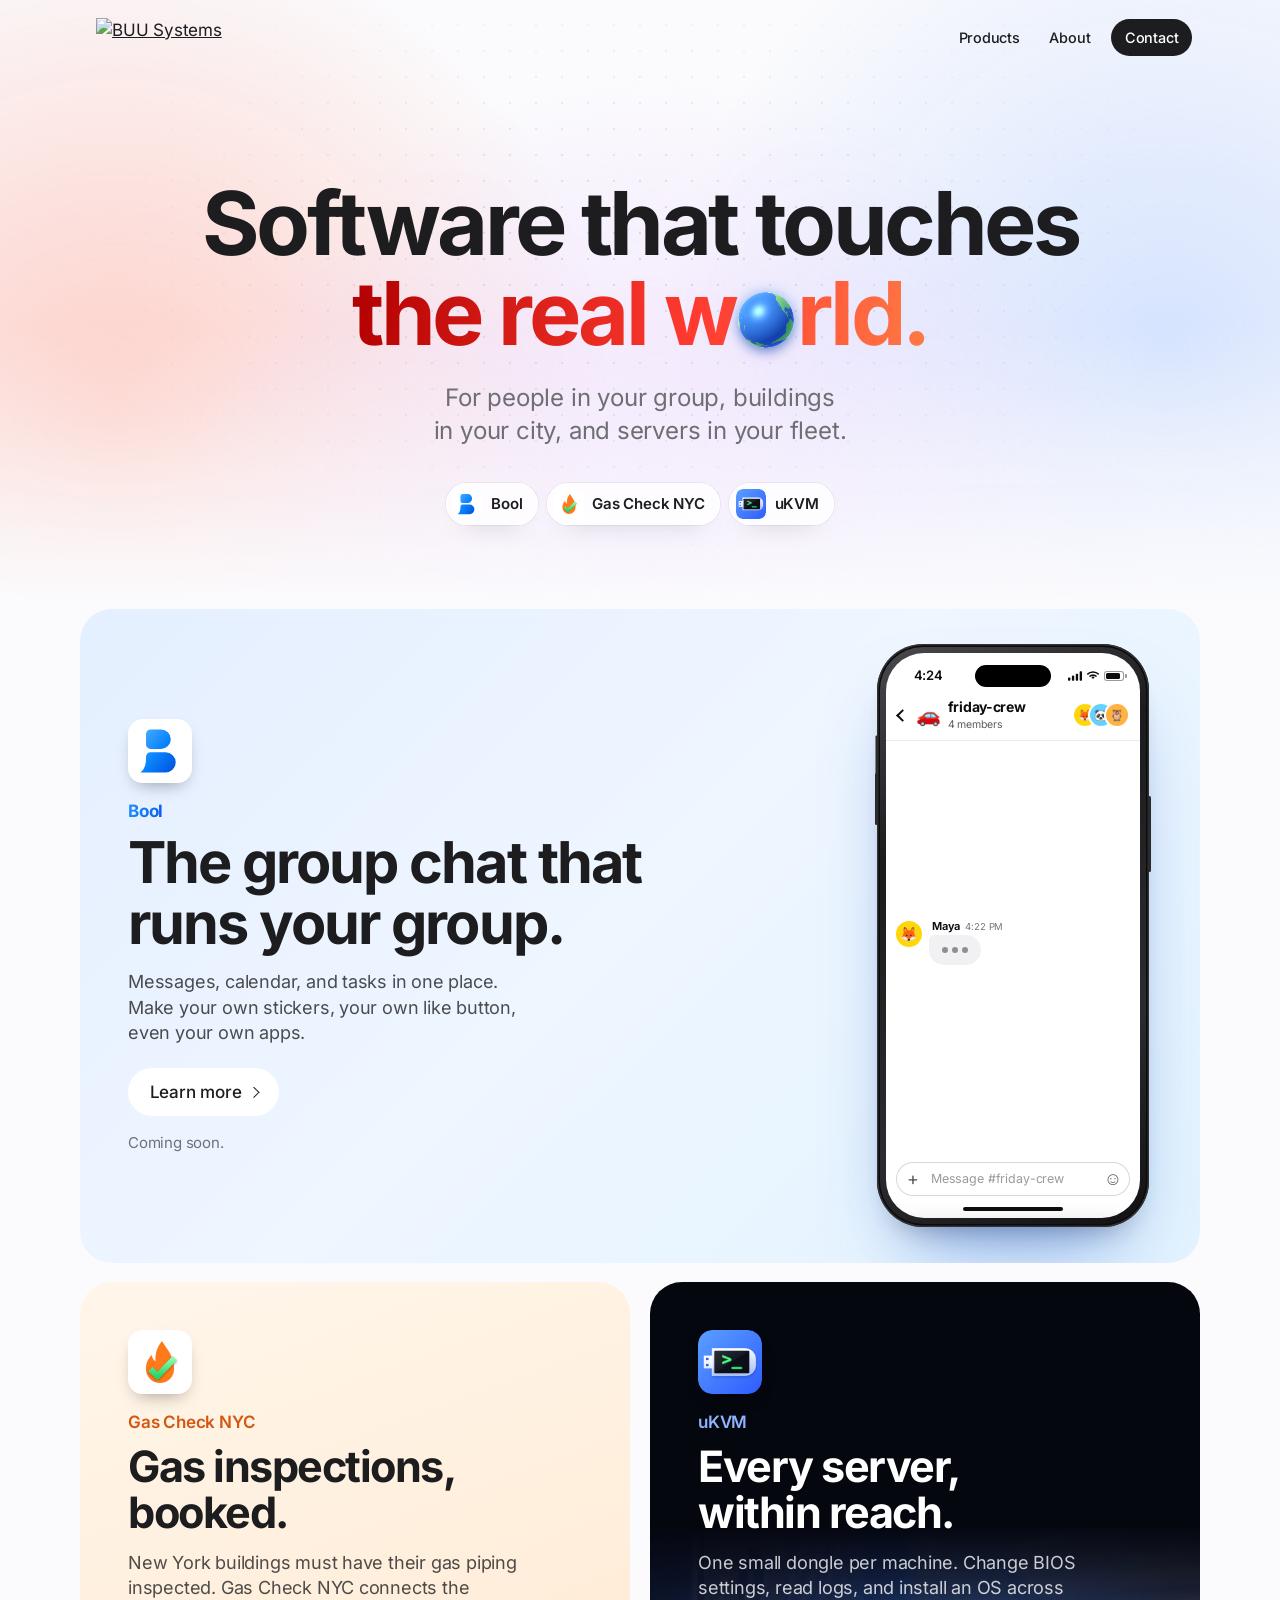
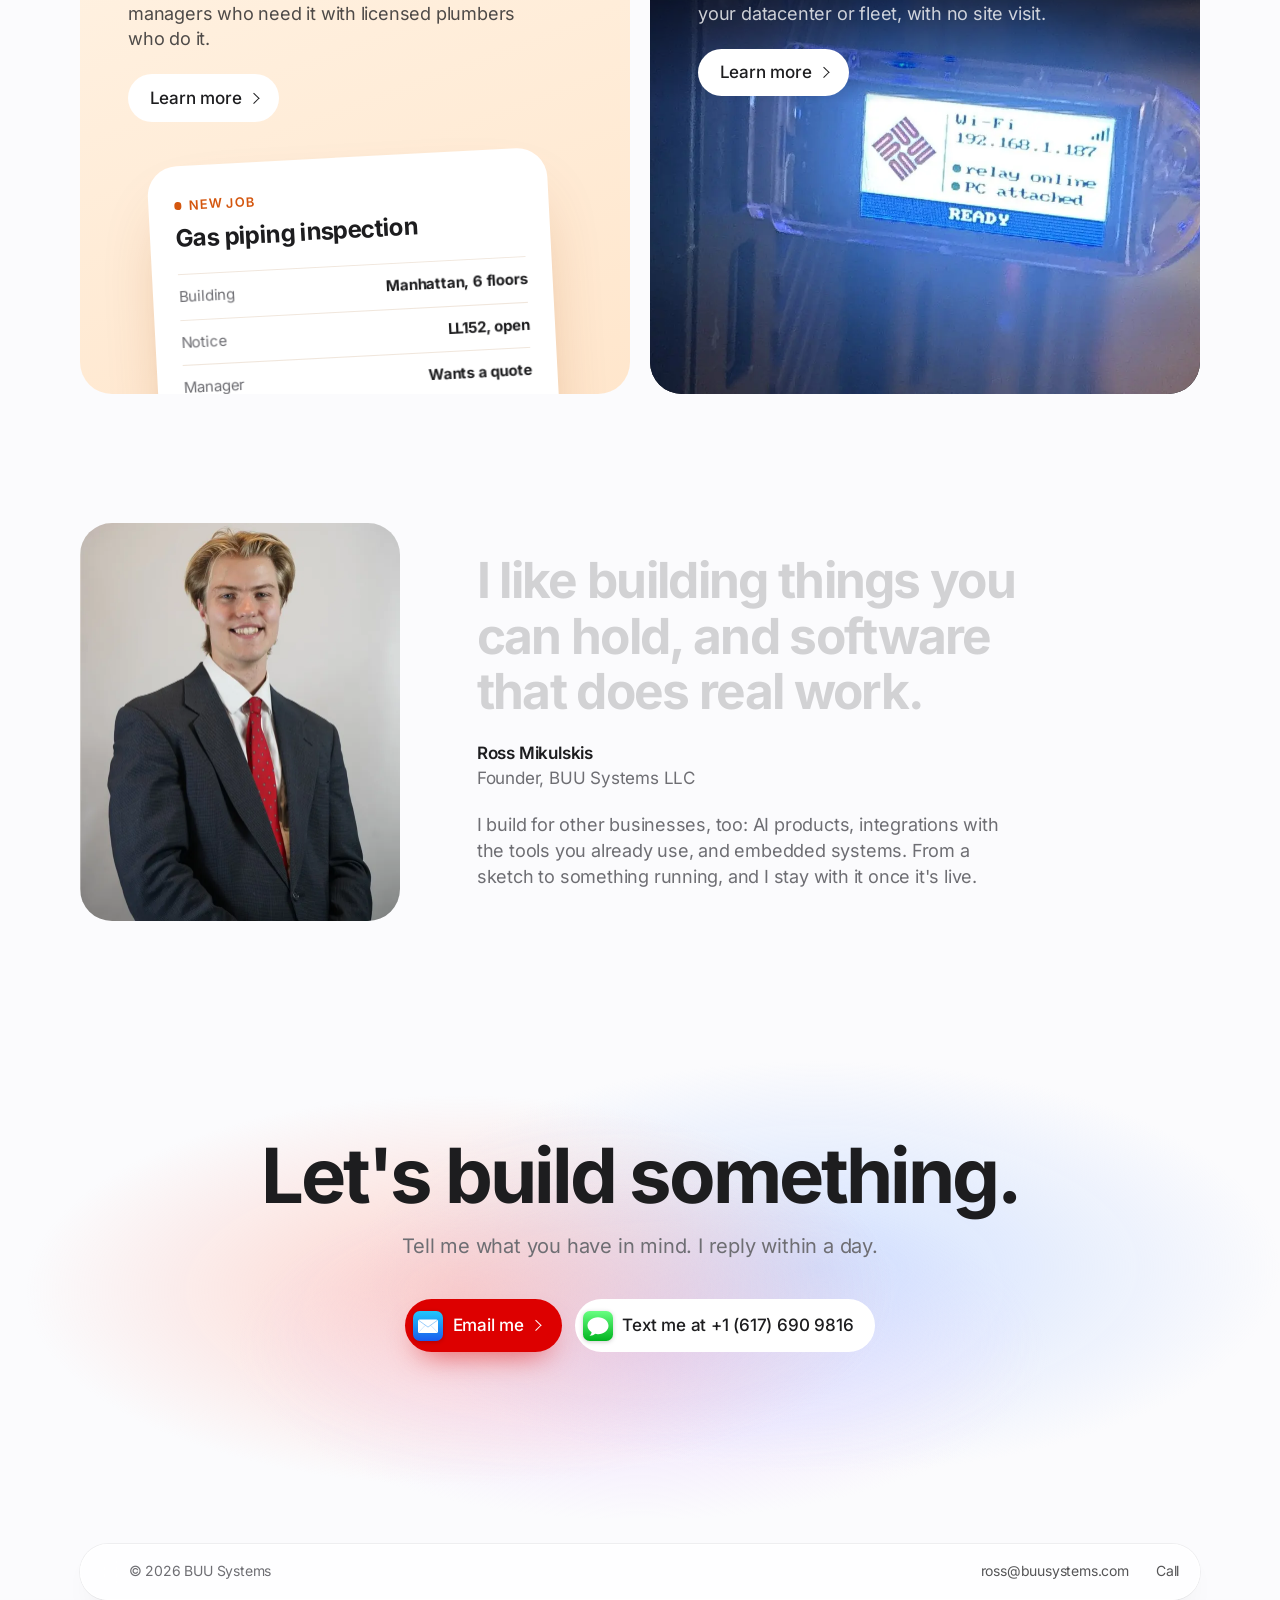
==== commit 4a4a3267: "Bool phone: no like button on unliked messages; the heart appears only once a message is liked Co-Au" ====
--- a/index.html
+++ b/index.html
@@ -16,7 +16,7 @@
   <meta property="og:url" content="https://buusystems.com/">
   <meta property="og:image" content="https://buusystems.com/assets/icon-512.png">
   <meta property="og:type" content="website">
-  <link rel="stylesheet" href="/home.css?v=22">
+  <link rel="stylesheet" href="/home.css?v=23">
   <script>document.documentElement.classList.add("js");addEventListener("pagereveal",function(e){if(e.viewTransition)document.documentElement.classList.add("vt")})</script>
   <script src="/home.js?v=9" defer></script>
 </head>
@@ -63,8 +63,8 @@
             <div class="status" aria-hidden="true"><b>4:24</b><span class="island"></span><span class="sys"><svg viewBox="0 0 18 12"><rect x="0" y="8" width="3" height="4" rx="1"/><rect x="5" y="5.5" width="3" height="6.5" rx="1"/><rect x="10" y="3" width="3" height="9" rx="1"/><rect x="15" y="0" width="3" height="12" rx="1"/></svg><svg viewBox="0 0 16 12"><path d="M8 2.2c2.4 0 4.6.9 6.2 2.5l1.3-1.3A10.5 10.5 0 0 0 8 .3 10.5 10.5 0 0 0 .5 3.4l1.3 1.3A8.7 8.7 0 0 1 8 2.2zm0 3.7c1.4 0 2.7.5 3.6 1.4l1.3-1.3A7 7 0 0 0 8 4a7 7 0 0 0-4.9 2l1.3 1.3c1-.9 2.2-1.4 3.6-1.4zM8 9.6l2-2a2.8 2.8 0 0 0-4 0z"/></svg><i class="batt"></i></span></div>
             <div class="head" aria-hidden="true"><i class="back"></i><span class="head-emoji">🚗</span><span class="head-text"><b>friday-crew</b><small>4 members</small></span><span class="stack"><em style="--c:#ffd60a">🦊</em><em style="--c:#64d2ff">🐼</em><em style="--c:#ffb340">🦉</em></span></div>
             <div class="chat">
-              <div class="msg"><em class="av" style="--c:#ffd60a">🦊</em><div class="main"><p class="meta"><b>Maya</b><time>4:22 PM</time></p><div class="brow"><p class="bubble"><span class="dots" aria-hidden="true"><i></i><i></i><i></i></span>dinner friday?</p><button class="like " type="button" tabindex="-1" aria-hidden="true"><i>❤️</i><b></b></button></div></div></div>
-              <div class="msg mine"><div class="main"><div class="brow"><p class="bubble">in. who's driving</p><button class="like " type="button" tabindex="-1" aria-hidden="true"><i>❤️</i><b></b></button></div></div></div>
+              <div class="msg"><em class="av" style="--c:#ffd60a">🦊</em><div class="main"><p class="meta"><b>Maya</b><time>4:22 PM</time></p><div class="brow"><p class="bubble"><span class="dots" aria-hidden="true"><i></i><i></i><i></i></span>dinner friday?</p></div></div></div>
+              <div class="msg mine"><div class="main"><div class="brow"><p class="bubble">in. who's driving</p></div></div></div>
               <div class="msg" data-react><em class="av" style="--c:#64d2ff">🐼</em><div class="main"><p class="meta"><b>Sam</b><time>4:23 PM</time></p><div class="brow"><p class="bubble"><span class="dots" aria-hidden="true"><i></i><i></i><i></i></span>let the wheel decide</p><button class="like tap" type="button" tabindex="-1" aria-hidden="true"><i>❤️</i><b></b></button></div></div></div>
               <div class="msg bot"><em class="av" style="--c:#f1f1f3">🎡</em><div class="main"><p class="meta"><b>Spin the Wheel</b><time>4:23 PM</time></p>
                 <button class="card" type="button" data-wheel aria-label="Spin the wheel to pick who drives">
--- a/home.css
+++ b/home.css
@@ -133,11 +133,13 @@
 .bubble { max-width: 172px; padding: 6px 11px; border-radius: 16px 16px 16px 16px; border-top-left-radius: 6px; background: #f1f1f3; transition: filter .3s, transform .35s var(--ease); }
 .mine .bubble { border-top-left-radius: 16px; border-top-right-radius: 6px; background: #0a84ff; color: #fff; }
 .bot .card { border-top-left-radius: 6px; }
-/* The like button: grey until someone likes the message, then the heart in colour with a count. */
+/* Likes: nothing shows until someone likes a message (double tap or press and hold); then a heart and a count. */
 .like { display: inline-flex; align-items: center; justify-content: center; gap: 2px; min-width: 26px; height: 26px; padding: 0 4px; border: 0; border-radius: 13px; background: none; font: inherit; font-size: 10.5px; color: #5b5b61; transition: transform .25s var(--spring); }
 .like i { font-size: 13px; font-style: normal; filter: grayscale(1); opacity: .35; transition: filter .25s, opacity .25s, transform .3s var(--spring); }
 .like b { font-weight: 650; }
 .like b:empty { display: none; }
+.like:not(.some) { visibility: hidden; }
+.like.some { animation: likein .45s var(--spring); }
 .like.some i { filter: none; opacity: .85; }
 .like.on { color: #0d0d0f; }
 .like.on i { filter: none; opacity: 1; transform: scale(1.12); }
@@ -257,6 +259,7 @@
 @keyframes word { from { opacity: 0; transform: translateY(.4em) rotate(2deg); } to { opacity: 1; transform: none; } }
 @keyframes up { from { opacity: 0; transform: translateY(16px); } to { opacity: 1; transform: none; } }
 @keyframes bump { from { opacity: 0; transform: translateY(7px); } to { opacity: 1; transform: none; } }
+@keyframes likein { from { opacity: 0; transform: scale(.3); } }
 @keyframes likepop { 50% { transform: scale(1.5); } }
 @keyframes burst { from { opacity: 1; transform: translate(0, 0) scale(.6); } to { opacity: 0; transform: translate(var(--bx), var(--by)) scale(1.1); } }
 @keyframes blink { 0%, 60%, 100% { opacity: .35; transform: none; } 30% { opacity: 1; transform: translateY(-2px); } }
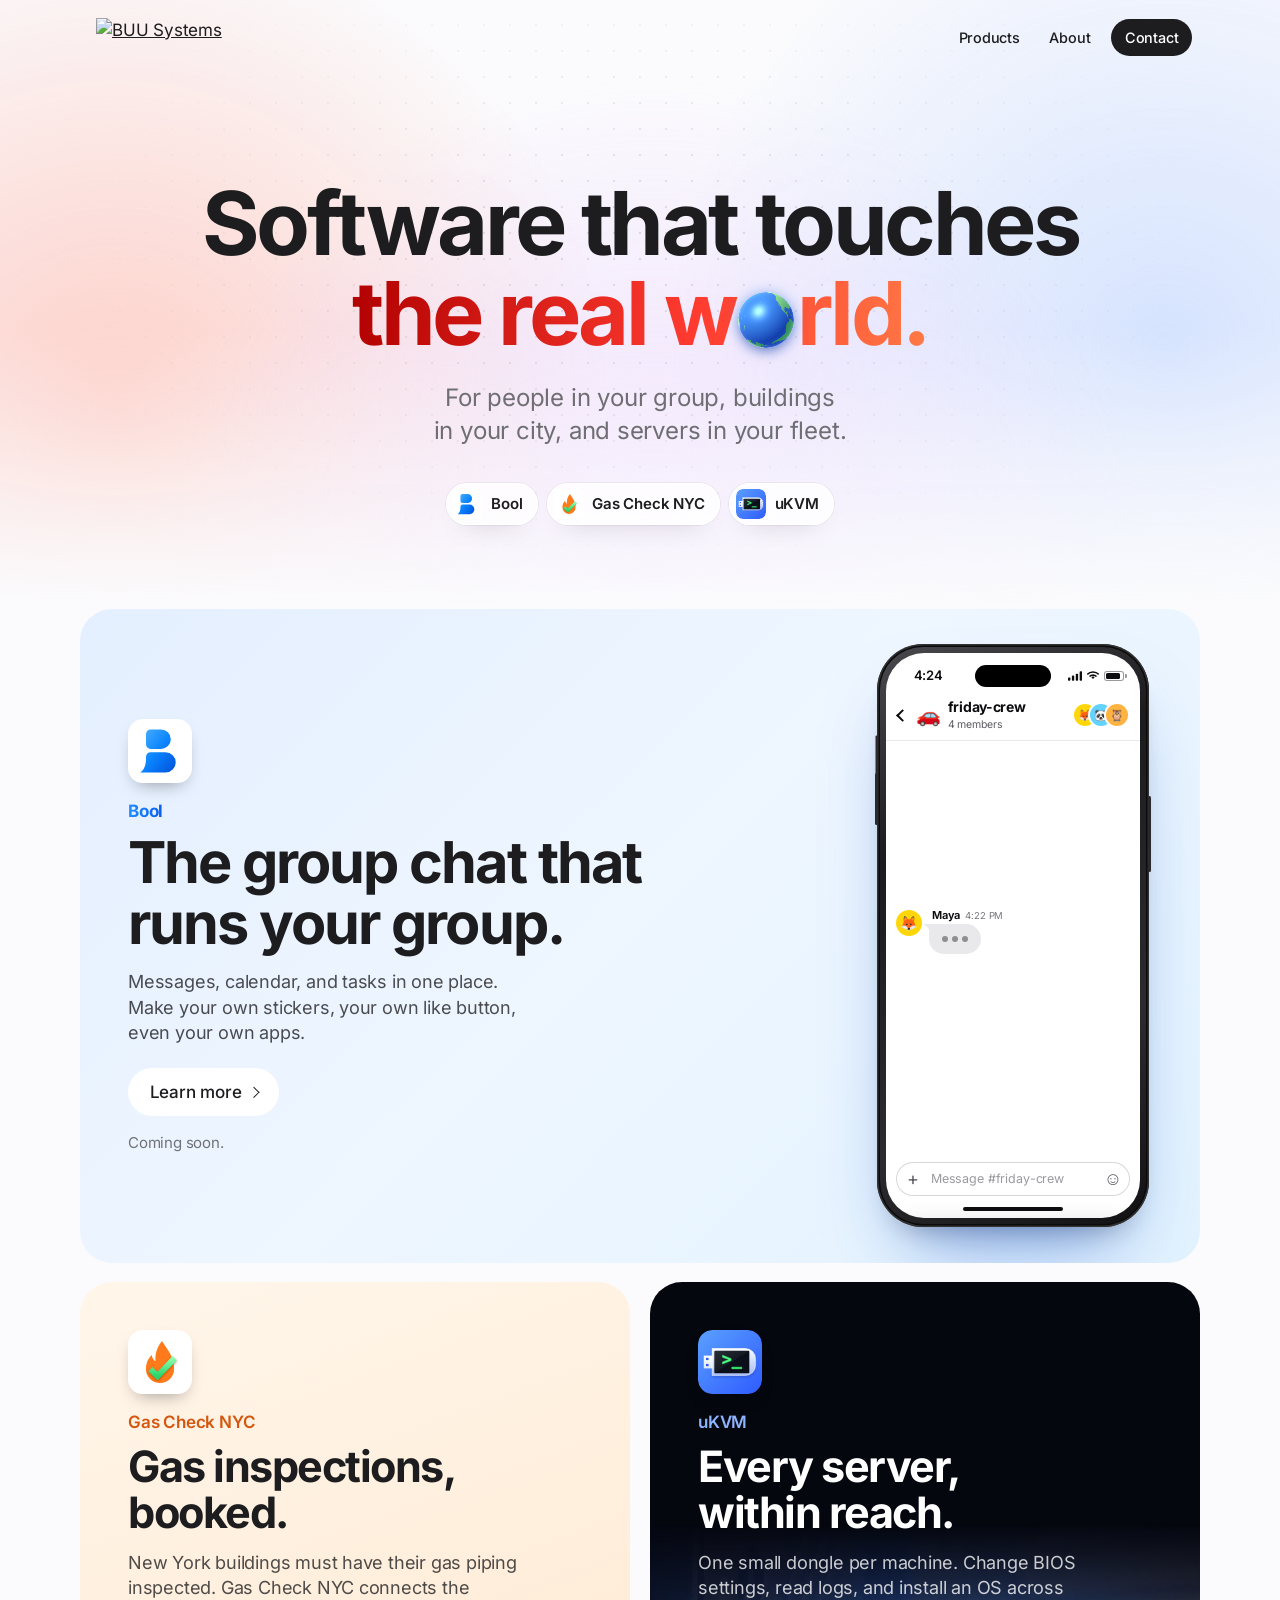
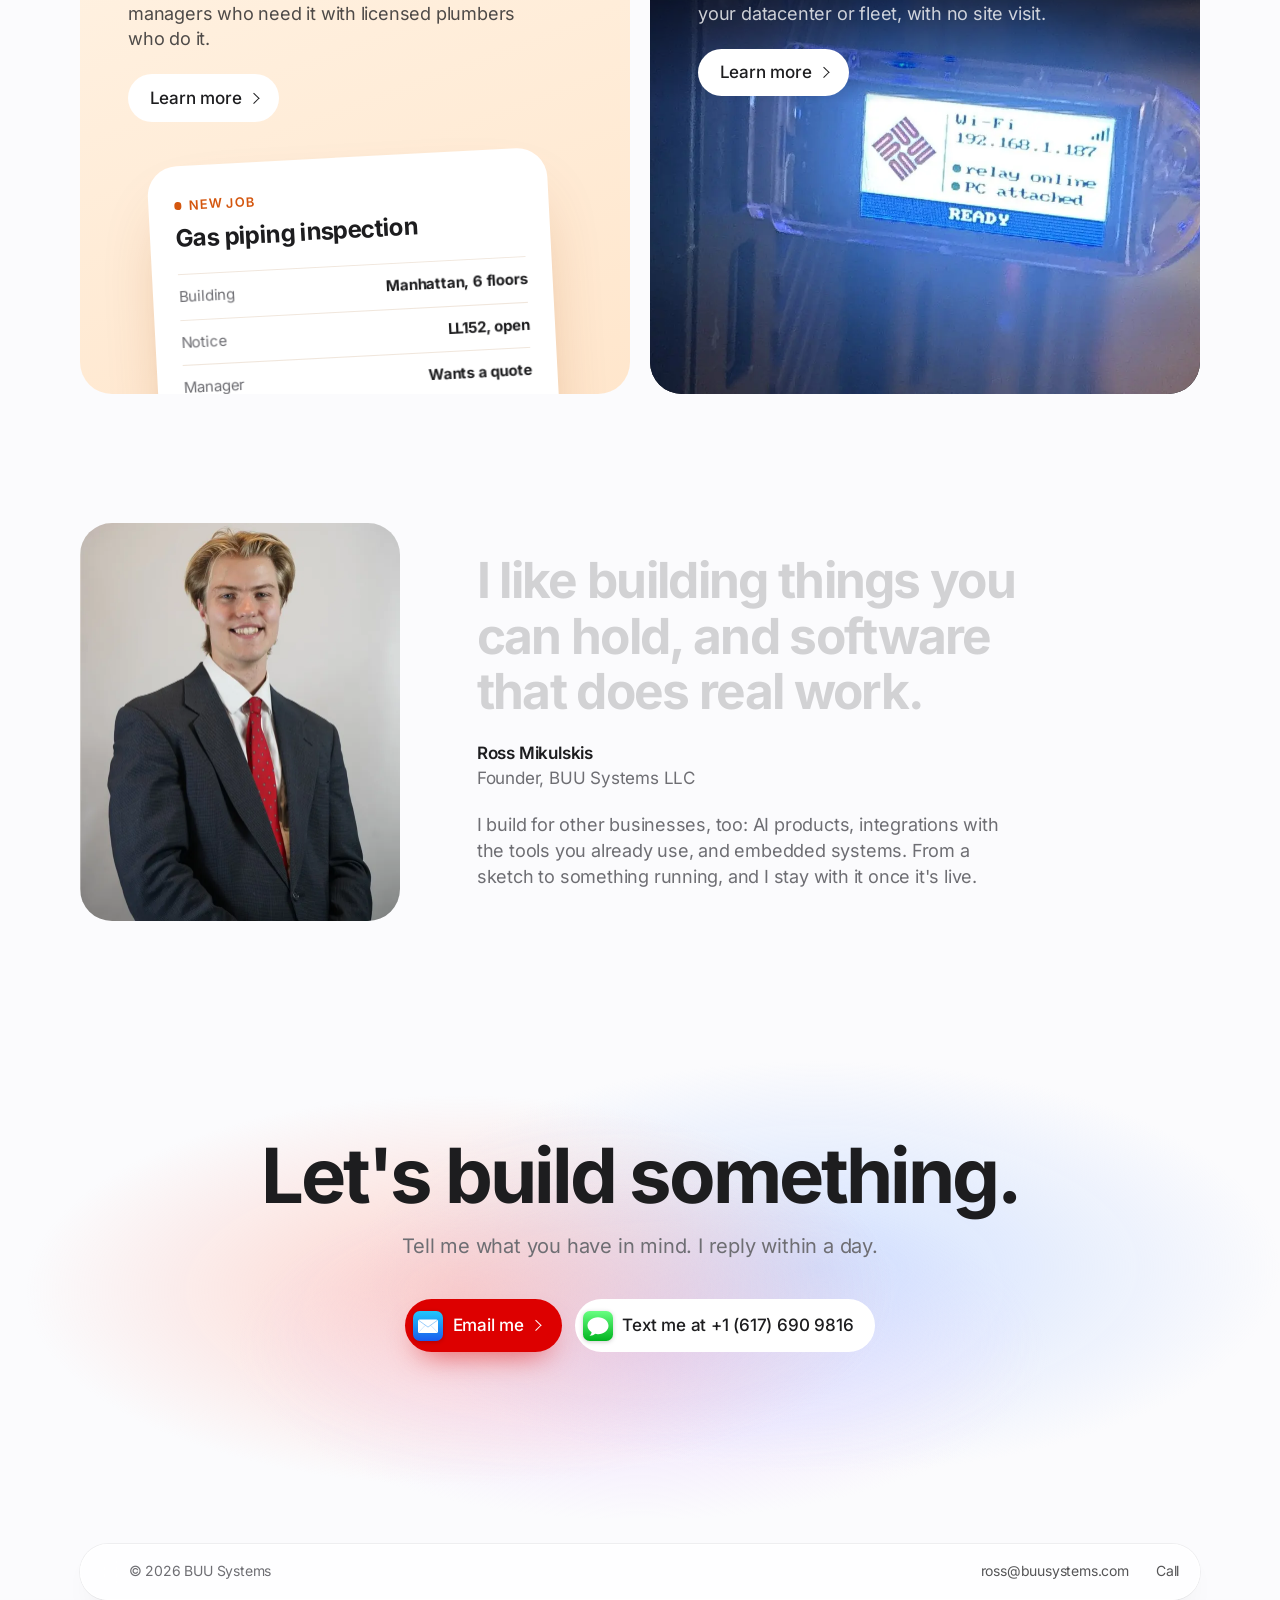
==== commit 0120b9c3: "Bool phone: round bubbles with the tail at the top corner; like badge overlaps the bubble's lower co" ====
--- a/index.html
+++ b/index.html
@@ -16,7 +16,7 @@
   <meta property="og:url" content="https://buusystems.com/">
   <meta property="og:image" content="https://buusystems.com/assets/icon-512.png">
   <meta property="og:type" content="website">
-  <link rel="stylesheet" href="/home.css?v=23">
+  <link rel="stylesheet" href="/home.css?v=24">
   <script>document.documentElement.classList.add("js");addEventListener("pagereveal",function(e){if(e.viewTransition)document.documentElement.classList.add("vt")})</script>
   <script src="/home.js?v=9" defer></script>
 </head>
--- a/home.css
+++ b/home.css
@@ -129,13 +129,18 @@
 .meta time { color: #77777d; font-size: 9.5px; }
 .brow { display: flex; align-items: flex-end; gap: 1px; }
 .mine .brow { flex-direction: row-reverse; }
-/* Bool's bubbles have no tail: the corner next to the sender is tighter instead. */
-.bubble { max-width: 172px; padding: 6px 11px; border-radius: 16px 16px 16px 16px; border-top-left-radius: 6px; background: #f1f1f3; transition: filter .3s, transform .35s var(--ease); }
-.mine .bubble { border-top-left-radius: 16px; border-top-right-radius: 6px; background: #0a84ff; color: #fff; }
-.bot .card { border-top-left-radius: 6px; }
+/* Round bubbles with a tail, mirrored so it comes off the top corner next to the sender. The tail shares the
+   bubble's colour and overlaps it, so it joins without a seam. */
+.bubble { position: relative; max-width: 172px; padding: 6px 11px; border-radius: 17px; border-top-left-radius: 4px; background: #e9e9eb; transition: filter .3s, transform .35s var(--ease); }
+.bubble::before { content: ""; position: absolute; top: 0; left: -6px; width: 13px; height: 15px; background: inherit; -webkit-mask: url("data:image/svg+xml,%3Csvg xmlns='http://www.w3.org/2000/svg' viewBox='0 0 14 16'%3E%3Cpath d='M0 0H14V16C11 14.5 8.6 11.5 7.4 8.2 6.4 5 4 1.6 0 0Z'/%3E%3C/svg%3E") no-repeat 0 0 / 100% 100%; mask: url("data:image/svg+xml,%3Csvg xmlns='http://www.w3.org/2000/svg' viewBox='0 0 14 16'%3E%3Cpath d='M0 0H14V16C11 14.5 8.6 11.5 7.4 8.2 6.4 5 4 1.6 0 0Z'/%3E%3C/svg%3E") no-repeat 0 0 / 100% 100%; }
+.mine .bubble { border-top-left-radius: 17px; border-top-right-radius: 4px; background: #0a84ff; color: #fff; }
+.mine .bubble::before { left: auto; right: -6px; transform: scaleX(-1); }
+.bot .card { border-top-left-radius: 4px; }
 /* Likes: nothing shows until someone likes a message (double tap or press and hold); then a heart and a count. */
-.like { display: inline-flex; align-items: center; justify-content: center; gap: 2px; min-width: 26px; height: 26px; padding: 0 4px; border: 0; border-radius: 13px; background: none; font: inherit; font-size: 10.5px; color: #5b5b61; transition: transform .25s var(--spring); }
-.like i { font-size: 13px; font-style: normal; filter: grayscale(1); opacity: .35; transition: filter .25s, opacity .25s, transform .3s var(--spring); }
+.brow { position: relative; }
+[data-react] .brow { margin-bottom: 11px; }
+.like { position: absolute; right: -9px; bottom: -13px; z-index: 2; display: inline-flex; align-items: center; justify-content: center; gap: 2px; height: 22px; padding: 0 7px 0 6px; border: 0; border-radius: 11px; background: #fff; box-shadow: 0 0 0 1px #e9e9ec, 0 2px 6px -2px rgba(0, 0, 0, .2); font: inherit; font-size: 10.5px; color: #5b5b61; transition: transform .25s var(--spring); }
+.like i { font-size: 11px; font-style: normal; filter: grayscale(1); opacity: .35; transition: filter .25s, opacity .25s, transform .3s var(--spring); }
 .like b { font-weight: 650; }
 .like b:empty { display: none; }
 .like:not(.some) { visibility: hidden; }
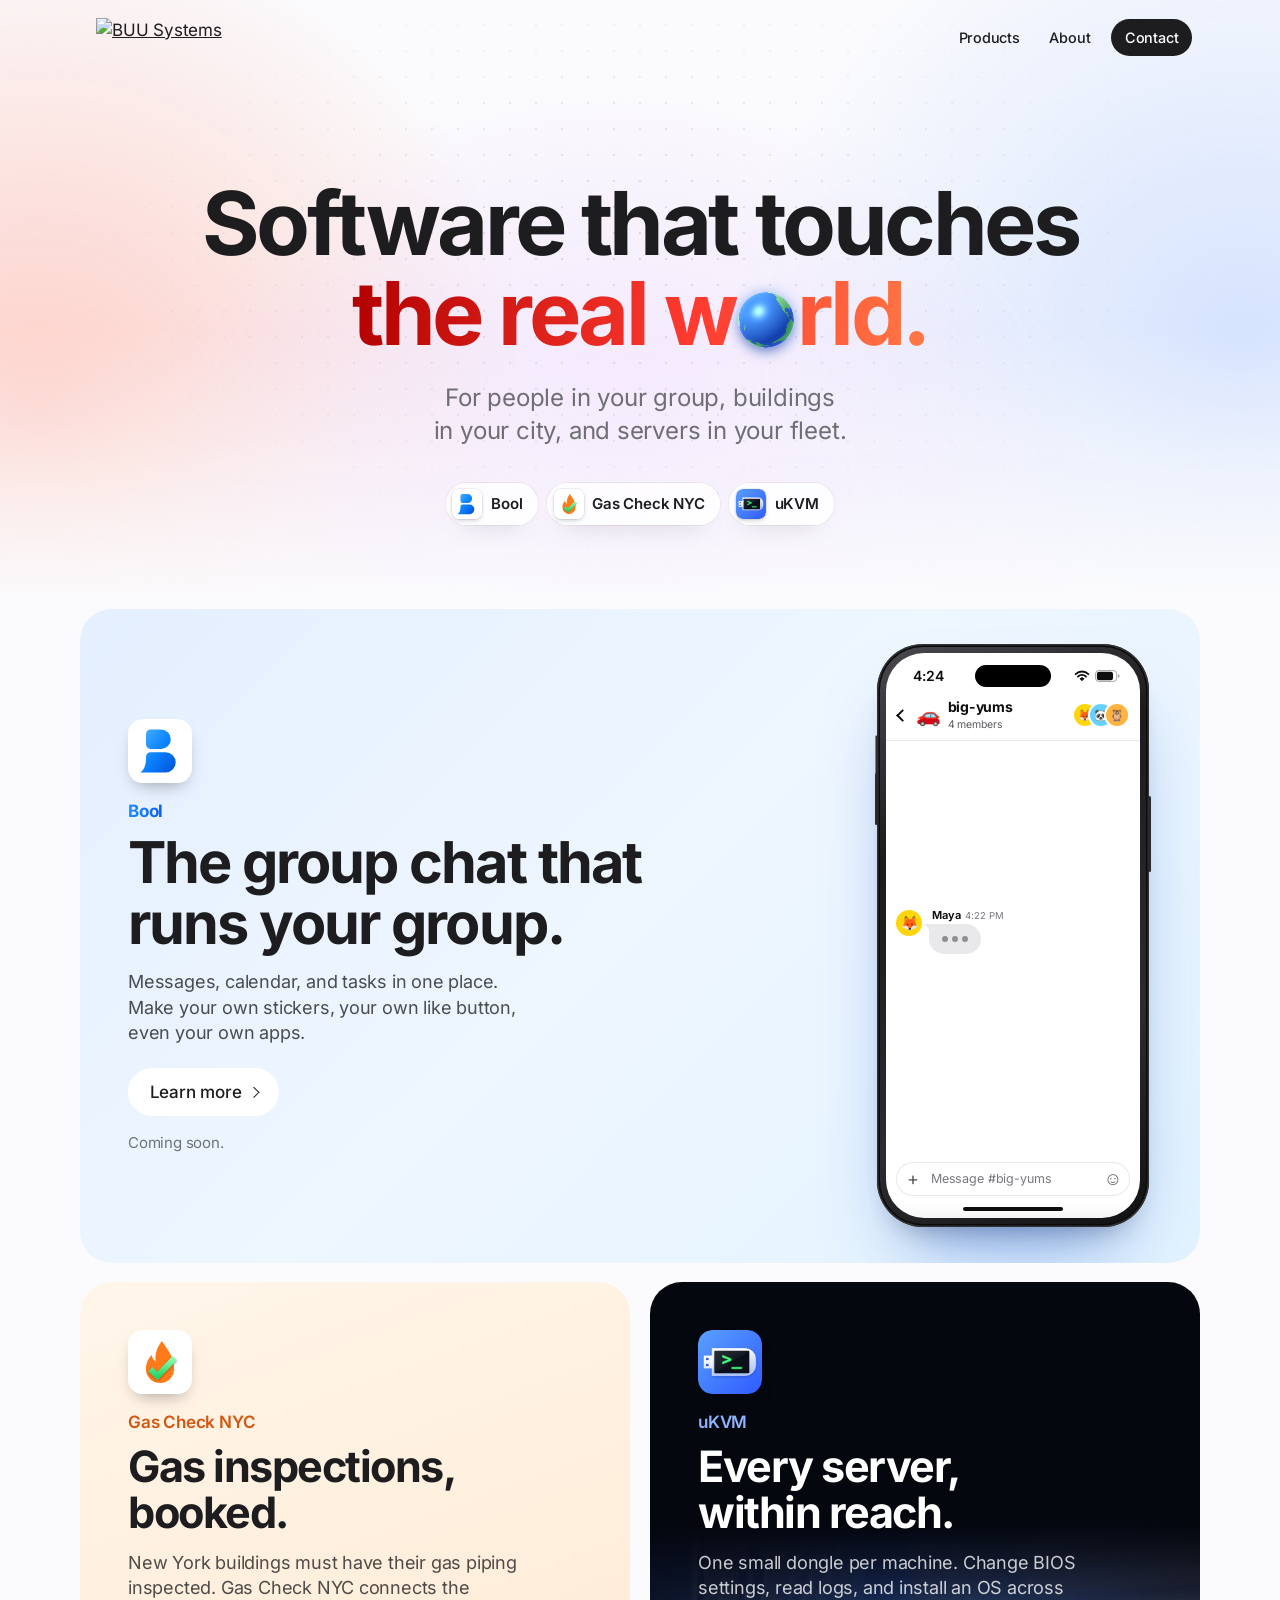
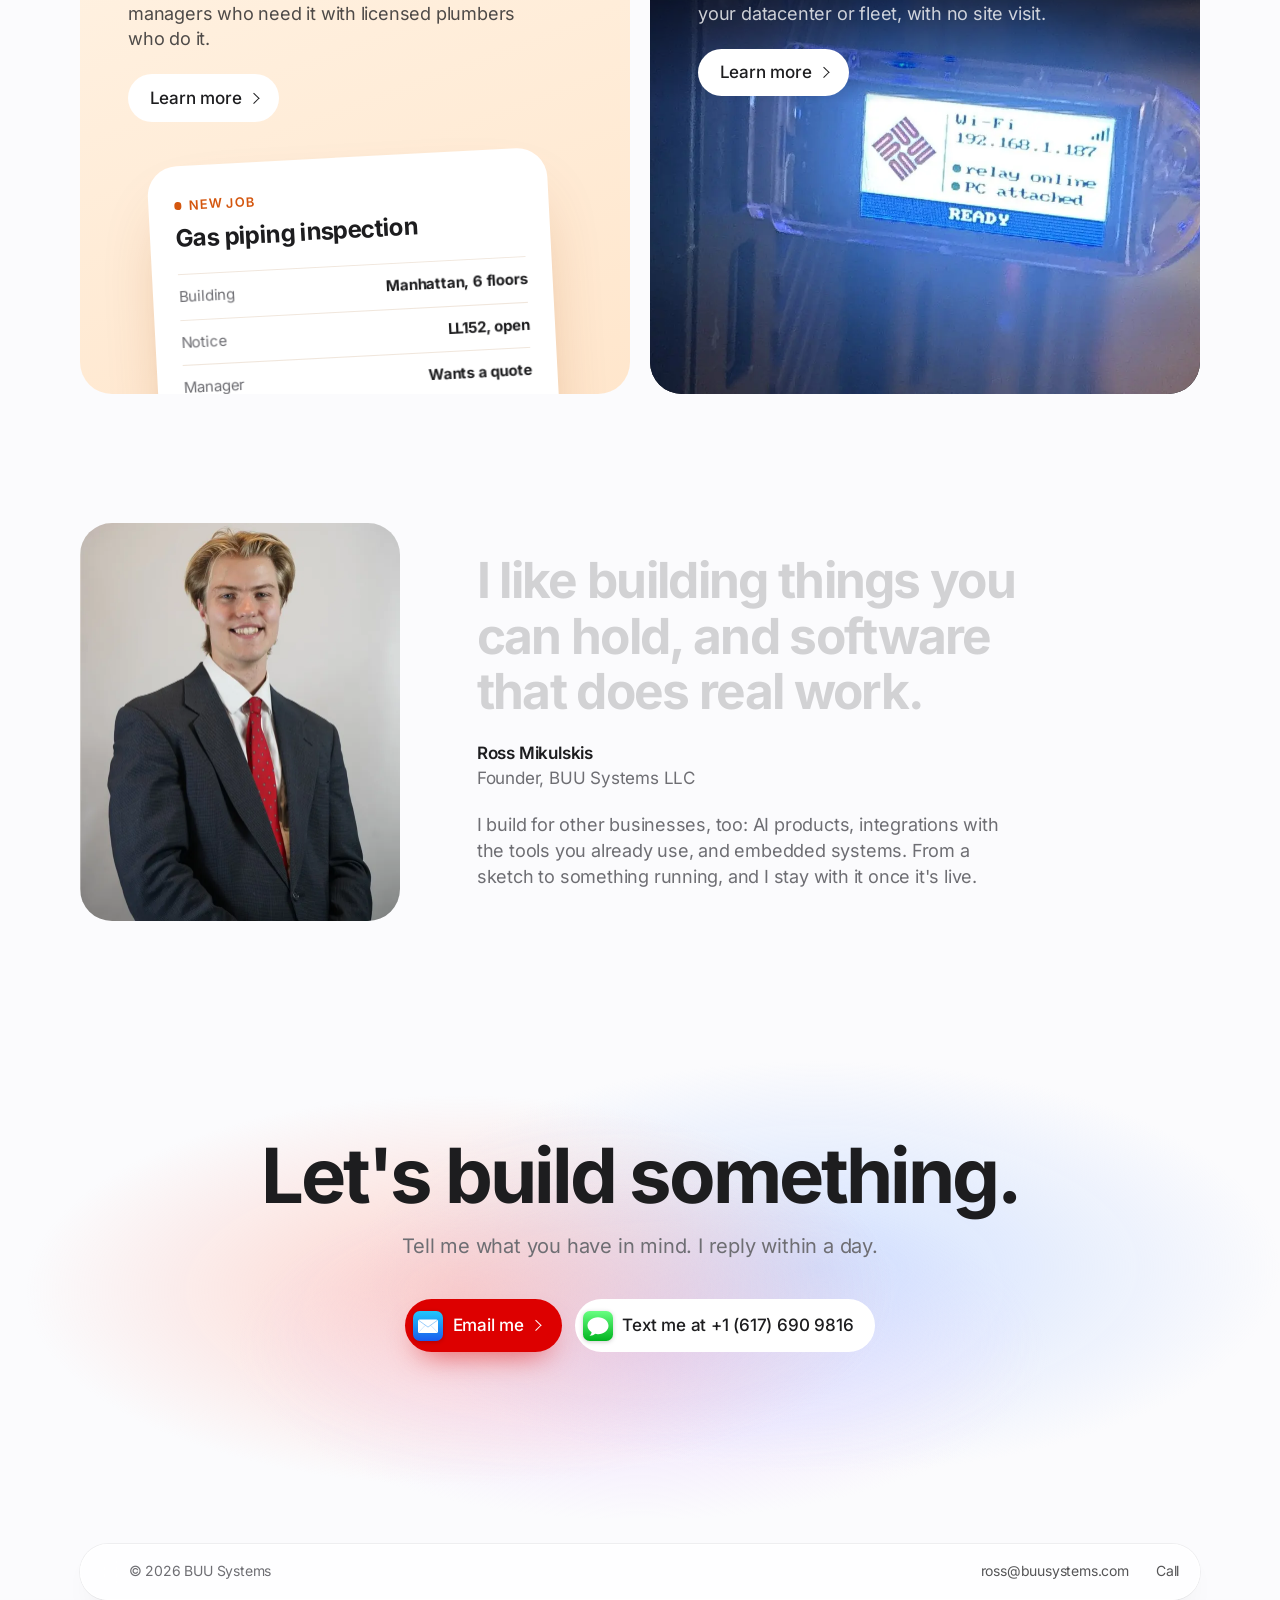
==== commit b67a2338: "Bool page: features as a picker that plays each demo on the phone; big-yums; native-style Wi-Fi and " ====
--- a/index.html
+++ b/index.html
@@ -16,9 +16,9 @@
   <meta property="og:url" content="https://buusystems.com/">
   <meta property="og:image" content="https://buusystems.com/assets/icon-512.png">
   <meta property="og:type" content="website">
-  <link rel="stylesheet" href="/home.css?v=24">
+  <link rel="stylesheet" href="/home.css?v=25">
   <script>document.documentElement.classList.add("js");addEventListener("pagereveal",function(e){if(e.viewTransition)document.documentElement.classList.add("vt")})</script>
-  <script src="/home.js?v=9" defer></script>
+  <script src="/home.js?v=10" defer></script>
 </head>
 <body id="top">
   <header class="bar">
@@ -60,8 +60,8 @@
         </div>
         <div class="art phone">
           <div class="screen">
-            <div class="status" aria-hidden="true"><b>4:24</b><span class="island"></span><span class="sys"><svg viewBox="0 0 18 12"><rect x="0" y="8" width="3" height="4" rx="1"/><rect x="5" y="5.5" width="3" height="6.5" rx="1"/><rect x="10" y="3" width="3" height="9" rx="1"/><rect x="15" y="0" width="3" height="12" rx="1"/></svg><svg viewBox="0 0 16 12"><path d="M8 2.2c2.4 0 4.6.9 6.2 2.5l1.3-1.3A10.5 10.5 0 0 0 8 .3 10.5 10.5 0 0 0 .5 3.4l1.3 1.3A8.7 8.7 0 0 1 8 2.2zm0 3.7c1.4 0 2.7.5 3.6 1.4l1.3-1.3A7 7 0 0 0 8 4a7 7 0 0 0-4.9 2l1.3 1.3c1-.9 2.2-1.4 3.6-1.4zM8 9.6l2-2a2.8 2.8 0 0 0-4 0z"/></svg><i class="batt"></i></span></div>
-            <div class="head" aria-hidden="true"><i class="back"></i><span class="head-emoji">🚗</span><span class="head-text"><b>friday-crew</b><small>4 members</small></span><span class="stack"><em style="--c:#ffd60a">🦊</em><em style="--c:#64d2ff">🐼</em><em style="--c:#ffb340">🦉</em></span></div>
+            <div class="status" aria-hidden="true"><b>4:24</b><span class="island"></span><span class="sys"><svg class="wifi" viewBox="0 0 17 12"><path d="M1.8 4.3A9.5 9.5 0 0 1 15.2 4.3M4.3 6.8A6 6 0 0 1 12.7 6.8" fill="none" stroke="currentColor" stroke-width="2" stroke-linecap="round"/><path d="M8.5 11.2 6.4 9.1A3 3 0 0 1 10.6 9.1Z" fill="currentColor" stroke="currentColor" stroke-width="1" stroke-linejoin="round"/></svg><svg class="batt" viewBox="0 0 27 13"><rect x=".5" y=".5" width="23" height="12" rx="3.8" fill="none" stroke="currentColor" stroke-opacity=".38"/><rect x="2" y="2" width="17.5" height="9" rx="2.4" fill="currentColor"/><path d="M25 4.4v4.2c.9-.3 1.5-1.1 1.5-2.1s-.6-1.8-1.5-2.1z" fill="currentColor" fill-opacity=".4"/></svg></span></div>
+            <div class="head" aria-hidden="true"><i class="back"></i><span class="head-emoji">🚗</span><span class="head-text"><b>big-yums</b><small>4 members</small></span><span class="stack"><em style="--c:#ffd60a">🦊</em><em style="--c:#64d2ff">🐼</em><em style="--c:#ffb340">🦉</em></span></div>
             <div class="chat">
               <div class="msg"><em class="av" style="--c:#ffd60a">🦊</em><div class="main"><p class="meta"><b>Maya</b><time>4:22 PM</time></p><div class="brow"><p class="bubble"><span class="dots" aria-hidden="true"><i></i><i></i><i></i></span>dinner friday?</p></div></div></div>
               <div class="msg mine"><div class="main"><div class="brow"><p class="bubble">in. who's driving</p></div></div></div>
@@ -72,7 +72,7 @@
                   <span><small>Who drives?</small><strong aria-live="polite">Priya drives</strong></span>
                 </button></div></div>
             </div>
-            <div class="compose" aria-hidden="true"><i>+</i><span>Message #friday-crew</span><i class="emo">☺</i></div>
+            <div class="compose" aria-hidden="true"><i>+</i><span>Message #big-yums</span><i class="emo">☺</i></div>
             <div class="scrim" aria-hidden="true"></div>
             <div class="sheet" aria-hidden="true"><i class="grab"></i><b>Message</b>
               <span class="reacts"><i class="heart">❤️</i><i>😂</i><i>🔥</i><i>👍</i><i>😮</i><i>+</i></span>
--- a/home.css
+++ b/home.css
@@ -36,7 +36,7 @@
 /* Hero */
 .hero { position: relative; padding: clamp(3.25rem, 9vw, 7rem) 0 clamp(3rem, 7vw, 5.25rem); text-align: center; }
 .hero::before { content: ""; position: absolute; inset: -80px 0 0; z-index: -1; background: radial-gradient(circle, rgba(29, 29, 31, .13) 1px, transparent 1.6px) 50% 0 / 26px 26px; -webkit-mask-image: radial-gradient(ellipse 62% 72% at 50% 42%, #000, transparent 76%); mask-image: radial-gradient(ellipse 62% 72% at 50% 42%, #000, transparent 76%); }
-.wash { position: absolute; inset: -80px 0 0; z-index: -2; overflow: hidden; -webkit-mask-image: linear-gradient(#000 55%, transparent); mask-image: linear-gradient(#000 55%, transparent); transform: translate3d(calc(var(--px, 0) * -26px), calc(var(--py, 0) * -18px), 0); transition: transform 1.2s var(--ease); }
+.wash { position: absolute; inset: -80px -48px 0; z-index: -2; overflow: hidden; -webkit-mask-image: linear-gradient(#000 55%, transparent); mask-image: linear-gradient(#000 55%, transparent); transform: translate3d(calc(var(--px, 0) * -26px), calc(var(--py, 0) * -18px), 0); transition: transform 1.2s var(--ease); }
 /* Plain gradients rather than blurred shapes: nothing for a phone to filter. */
 .wash i { position: absolute; width: 78vw; height: 78vw; min-width: 560px; min-height: 560px; border-radius: 50%; opacity: .6; will-change: transform; animation: drift 18s ease-in-out infinite alternate; }
 .wash i:nth-child(1) { left: -30%; top: -12%; background: radial-gradient(closest-side, #ffb1a3, rgba(255, 177, 163, 0)); }
@@ -55,7 +55,7 @@
 .dock { display: flex; flex-wrap: wrap; justify-content: center; gap: .6rem; margin-top: clamp(1.6rem, 3vw, 2.2rem); }
 .dock a { display: inline-flex; align-items: center; gap: .55rem; padding: .38rem .95rem .38rem .4rem; border-radius: 99px; background: rgba(255, 255, 255, .8); box-shadow: inset 0 0 0 1px rgba(255, 255, 255, .9), 0 0 0 1px rgba(0, 0, 0, .05), 0 12px 26px -18px rgba(0, 0, 0, .4); font-size: .9375rem; font-weight: 600; text-decoration: none; transition: transform .4s var(--spring), box-shadow .3s; }
 .dock a:active { transform: scale(.95); }
-.dock img { width: 30px; height: 30px; border-radius: 23%; }
+.dock img { width: 30px; height: 30px; border-radius: 23%; box-shadow: 0 0 0 .5px rgba(0, 0, 0, .1), 0 2px 5px -1px rgba(0, 0, 0, .22); }
 
 .icon { display: grid; place-items: center; width: 68px; max-width: 88%; aspect-ratio: 1; margin: 0 auto .45rem; border-radius: 23%; overflow: hidden; font-style: normal; box-shadow: 0 8px 18px -8px rgba(0, 0, 0, .4); transition: transform .45s cubic-bezier(.3, 1.8, .5, 1); }
 .icon img { width: 100%; height: 100%; object-fit: cover; }
@@ -92,30 +92,33 @@
 /* Bool's chat, on a phone. The handset is a generic modern phone drawn in CSS; the screen inside is Bool's
    own chat screen (~/code/bool/web/styles.css, White look): channel header, messages with names and times,
    the like button beside each bubble, the composer, and the message sheet a long press opens. */
-.phone { position: relative; flex: none; width: 272px; aspect-ratio: 9 / 19.3; margin: 2.2rem clamp(1.5rem, 4vw, 3.5rem) 2.2rem 0; padding: 9px; border-radius: 46px; background: linear-gradient(150deg, #4a4a4f, #1c1c1f 30%, #2c2c30 70%, #111113); box-shadow: inset 0 0 0 1.5px rgba(255, 255, 255, .16), inset 0 0 0 3px #0b0b0c, 0 44px 80px -34px rgba(10, 70, 190, .55), 0 18px 30px -20px rgba(0, 0, 0, .4); font-size: 14px; line-height: 1.3; letter-spacing: -.01em; color: #0d0d0f; transform: translate3d(calc((var(--mx, .5) - .5) * -14px), calc((var(--my, .5) - .5) * -10px), 0); transition: transform .5s var(--ease); }
+.phone { position: relative; flex: none; width: 272px; aspect-ratio: 9 / 19.3; margin: 2.2rem clamp(1.5rem, 4vw, 3.5rem) 2.2rem 0; padding: 9px; border-radius: 46px; background: linear-gradient(150deg, #4a4a4f, #1c1c1f 30%, #2c2c30 70%, #111113); box-shadow: inset 0 0 0 1.5px rgba(255, 255, 255, .16), inset 0 0 0 3px #0b0b0c, 0 44px 80px -34px rgba(10, 70, 190, .55), 0 18px 30px -20px rgba(0, 0, 0, .4); font-size: 14px; line-height: 1.3; letter-spacing: -.01em; color: var(--ink); transform: translate3d(calc((var(--mx, .5) - .5) * -14px), calc((var(--my, .5) - .5) * -10px), 0); transition: transform .5s var(--ease); }
 .phone::before, .phone::after { content: ""; position: absolute; width: 3px; border-radius: 2px; background: #2a2a2e; }
 .phone::before { left: -2px; top: 22%; height: 9%; box-shadow: 0 -38px 0 -0.5px #2a2a2e; }
 .phone::after { right: -2px; top: 26%; height: 13%; }
-.screen { position: relative; display: flex; flex-direction: column; height: 100%; border-radius: 38px; overflow: hidden; background: #fff; }
-.screen::after { content: ""; position: absolute; left: 50%; bottom: 7px; z-index: 9; width: 100px; height: 4px; margin-left: -50px; border-radius: 2px; background: #0d0d0f; }
+.screen { --bg: #fff; --solid: #fff; --ink: #0d0d0f; --ink2: #5b5b61; --ink3: #77777d; --line: #e9e9ec; --bubble: #e9e9eb; position: relative; display: flex; flex-direction: column; height: 100%; border-radius: 38px; overflow: hidden; background: var(--bg); color: var(--ink); transition: background .5s, color .5s; }
+/* Bool's looks (from ~/code/bool/web/styles.css). */
+.screen[data-look="paper"] { --bg: #fffdf8; --solid: #fffdf8; --ink: #1d1a14; --ink2: #625c50; --ink3: #7c7566; --line: #e9e3d6; --bubble: #f2ede2; }
+.screen[data-look="gray"] { --bg: #1f1f22; --solid: #2a2a2e; --ink: #f3f3f5; --ink2: #b0b0b7; --ink3: #8e8e96; --line: #34343a; --bubble: #2e2e33; }
+.screen[data-look="black"] { --bg: #000; --solid: #121214; --ink: #f5f5f7; --ink2: #a5a5ad; --ink3: #85858d; --line: #242428; --bubble: #1f1f23; }
+.screen::after { content: ""; position: absolute; left: 50%; bottom: 7px; z-index: 9; width: 100px; height: 4px; margin-left: -50px; border-radius: 2px; background: var(--ink); }
 /* Status bar: time and icons each centred in the space either side of the camera, as on the real thing. */
 .status { position: relative; display: grid; grid-template-columns: 1fr 84px 1fr; align-items: center; height: 42px; padding-top: 3px; font-size: 13px; }
 .status b { justify-self: center; font-weight: 600; }
 .island { width: 76px; height: 22px; justify-self: center; border-radius: 11px; background: #000; }
-.sys { justify-self: center; display: flex; align-items: center; gap: 4px; }
-.sys svg { width: 14px; height: 10px; fill: #0d0d0f; }
-.batt { position: relative; width: 20px; height: 10px; margin-right: 2px; border-radius: 3px; box-shadow: inset 0 0 0 1px rgba(0, 0, 0, .4); }
-.batt::before { content: ""; position: absolute; inset: 2px 4px 2px 2px; border-radius: 1.5px; background: #0d0d0f; }
-.batt::after { content: ""; position: absolute; right: -2.5px; top: 3px; width: 1.5px; height: 4px; border-radius: 0 1px 1px 0; background: rgba(0, 0, 0, .4); }
-.head { display: flex; align-items: center; gap: 7px; padding: 4px 12px 9px 8px; border-bottom: 1px solid #e9e9ec; }
-.back { width: 9px; height: 9px; margin: 0 2px 0 4px; border: solid #0d0d0f; border-width: 0 0 2px 2px; transform: rotate(45deg); }
+.status b { font-size: 14px; letter-spacing: -.01em; }
+.sys { justify-self: center; display: flex; align-items: center; gap: 5px; color: var(--ink); }
+.sys .wifi { width: 16px; height: 11.5px; }
+.sys .batt { width: 25px; height: 12px; }
+.head { display: flex; align-items: center; gap: 7px; padding: 4px 12px 9px 8px; border-bottom: 1px solid var(--line); }
+.back { width: 9px; height: 9px; margin: 0 2px 0 4px; border: solid var(--ink); border-width: 0 0 2px 2px; transform: rotate(45deg); }
 .head-emoji { font-size: 20px; }
 .head-text { flex: 1; min-width: 0; line-height: 1.15; }
 .head-text b { display: block; font-size: 14px; font-weight: 700; letter-spacing: -.02em; }
-.head-text small { font-size: 10.5px; color: #5b5b61; }
+.head-text small { font-size: 10.5px; color: var(--ink2); }
 .stack { display: flex; }
 .stack em, .av, .liked em { display: grid; place-items: center; flex: none; border-radius: 50%; background: var(--c); font-style: normal; }
-.stack em { width: 22px; height: 22px; margin-left: -6px; box-shadow: 0 0 0 2px #fff; font-size: 11px; }
+.stack em { width: 22px; height: 22px; margin-left: -6px; box-shadow: 0 0 0 2px var(--bg); font-size: 11px; }
 .chat { position: relative; flex: 1; min-height: 0; overflow: hidden; display: flex; flex-direction: column; justify-content: flex-end; gap: 6px; padding: 8px 8px 6px 10px; }
 /* Older messages slide up under the header as new ones arrive, like a real chat. */
 .msg { flex: none; display: flex; align-items: flex-start; gap: 7px; transition: opacity .3s, filter .3s; }
@@ -126,51 +129,118 @@
 .mine .main { align-items: flex-end; }
 .meta { display: flex; align-items: baseline; gap: 5px; margin: 0 3px 2px; font-size: 11px; white-space: nowrap; }
 .meta b { font-weight: 650; }
-.meta time { color: #77777d; font-size: 9.5px; }
+.meta time { color: var(--ink3); font-size: 9.5px; }
 .brow { display: flex; align-items: flex-end; gap: 1px; }
 .mine .brow { flex-direction: row-reverse; }
 /* Round bubbles with a tail, mirrored so it comes off the top corner next to the sender. The tail shares the
    bubble's colour and overlaps it, so it joins without a seam. */
-.bubble { position: relative; max-width: 172px; padding: 6px 11px; border-radius: 17px; border-top-left-radius: 4px; background: #e9e9eb; transition: filter .3s, transform .35s var(--ease); }
+.bubble { position: relative; max-width: 172px; padding: 6px 11px; border-radius: 17px; border-top-left-radius: 4px; background: var(--bubble); transition: filter .3s, transform .35s var(--ease); }
 .bubble::before { content: ""; position: absolute; top: 0; left: -6px; width: 13px; height: 15px; background: inherit; -webkit-mask: url("data:image/svg+xml,%3Csvg xmlns='http://www.w3.org/2000/svg' viewBox='0 0 14 16'%3E%3Cpath d='M0 0H14V16C11 14.5 8.6 11.5 7.4 8.2 6.4 5 4 1.6 0 0Z'/%3E%3C/svg%3E") no-repeat 0 0 / 100% 100%; mask: url("data:image/svg+xml,%3Csvg xmlns='http://www.w3.org/2000/svg' viewBox='0 0 14 16'%3E%3Cpath d='M0 0H14V16C11 14.5 8.6 11.5 7.4 8.2 6.4 5 4 1.6 0 0Z'/%3E%3C/svg%3E") no-repeat 0 0 / 100% 100%; }
 .mine .bubble { border-top-left-radius: 17px; border-top-right-radius: 4px; background: #0a84ff; color: #fff; }
 .mine .bubble::before { left: auto; right: -6px; transform: scaleX(-1); }
 .bot .card { border-top-left-radius: 4px; }
 /* Likes: nothing shows until someone likes a message (double tap or press and hold); then a heart and a count. */
 .brow { position: relative; }
-[data-react] .brow { margin-bottom: 11px; }
-.like { position: absolute; right: -9px; bottom: -13px; z-index: 2; display: inline-flex; align-items: center; justify-content: center; gap: 2px; height: 22px; padding: 0 7px 0 6px; border: 0; border-radius: 11px; background: #fff; box-shadow: 0 0 0 1px #e9e9ec, 0 2px 6px -2px rgba(0, 0, 0, .2); font: inherit; font-size: 10.5px; color: #5b5b61; transition: transform .25s var(--spring); }
+.brow:has(.like) { margin-bottom: 11px; }
+.like { position: absolute; right: -9px; bottom: -13px; z-index: 2; display: inline-flex; align-items: center; justify-content: center; gap: 2px; height: 22px; padding: 0 7px 0 6px; border: 0; border-radius: 11px; background: var(--solid); box-shadow: 0 0 0 1px var(--line), 0 2px 6px -2px rgba(0, 0, 0, .2); font: inherit; font-size: 10.5px; color: var(--ink2); transition: transform .25s var(--spring); }
 .like i { font-size: 11px; font-style: normal; filter: grayscale(1); opacity: .35; transition: filter .25s, opacity .25s, transform .3s var(--spring); }
 .like b { font-weight: 650; }
 .like b:empty { display: none; }
 .like:not(.some) { visibility: hidden; }
 .like.some { animation: likein .45s var(--spring); }
 .like.some i { filter: none; opacity: .85; }
-.like.on { color: #0d0d0f; }
+.like.on { color: var(--ink); }
 .like.on i { filter: none; opacity: 1; transform: scale(1.12); }
 .like.bump b { animation: bump .45s var(--spring); }
 .like.pop i { animation: likepop .5s var(--spring); }
 .burst { position: absolute; z-index: 8; font-size: 13px; pointer-events: none; animation: burst .9s var(--ease) forwards; }
-.compose { display: flex; align-items: center; gap: 4px; margin: 4px 10px 22px; padding: 3px; border-radius: 22px; box-shadow: inset 0 0 0 1px #d8d8dc; }
-.compose i { display: grid; place-items: center; flex: none; width: 28px; height: 28px; border-radius: 50%; color: #5b5b61; font-size: 18px; font-style: normal; line-height: 1; }
-.compose span { flex: 1; color: #9a9aa0; font-size: 12.5px; white-space: nowrap; overflow: hidden; }
+.compose { display: flex; align-items: center; gap: 4px; margin: 4px 10px 22px; padding: 3px; border-radius: 22px; box-shadow: inset 0 0 0 1px var(--line); }
+.compose i { display: grid; place-items: center; flex: none; width: 28px; height: 28px; border-radius: 50%; color: var(--ink2); font-size: 18px; font-style: normal; line-height: 1; }
+.compose span { flex: 1; color: var(--ink3); font-size: 12.5px; white-space: nowrap; overflow: hidden; }
 /* Long press: the message presses in, then Bool's message sheet rises from the bottom of the screen. */
 .msg.hold .bubble { filter: brightness(.92); transform: scale(.96); }
 .scrim { position: absolute; inset: 0; z-index: 6; background: rgba(0, 0, 0, .28); opacity: 0; pointer-events: none; transition: opacity .3s; }
-.sheet { position: absolute; left: 0; right: 0; bottom: 0; z-index: 7; display: flex; flex-direction: column; gap: 9px; padding: 0 14px 26px; border-radius: 24px 24px 0 0; background: #fff; box-shadow: 0 -10px 30px -12px rgba(0, 0, 0, .3); transform: translateY(105%); transition: transform .45s var(--ease); }
+.sheet { position: absolute; left: 0; right: 0; bottom: 0; z-index: 7; display: flex; flex-direction: column; gap: 9px; padding: 0 14px 26px; border-radius: 24px 24px 0 0; background: var(--solid); box-shadow: 0 -10px 30px -12px rgba(0, 0, 0, .3); transform: translateY(105%); transition: transform .45s var(--ease); }
 .screen.sheeted .scrim { opacity: 1; }
 .screen.sheeted .sheet { transform: none; }
-.sheet .grab { width: 34px; height: 4px; margin: 7px auto 0; border-radius: 2px; background: #77777d; }
+.sheet .grab { width: 34px; height: 4px; margin: 7px auto 0; border-radius: 2px; background: var(--ink3); }
 .sheet > b { font-size: 15px; font-weight: 700; letter-spacing: -.02em; }
 .reacts { display: flex; justify-content: space-between; }
-.reacts i { display: grid; place-items: center; width: 34px; height: 34px; border-radius: 50%; box-shadow: inset 0 0 0 1px #e9e9ec; font-size: 18px; font-style: normal; color: #5b5b61; transition: transform .25s var(--spring), background .25s; }
+.reacts i { display: grid; place-items: center; width: 34px; height: 34px; border-radius: 50%; box-shadow: inset 0 0 0 1px var(--line); font-size: 18px; font-style: normal; color: var(--ink2); transition: transform .25s var(--spring), background .25s; }
 .reacts .heart.pick { background: color-mix(in srgb, #0a84ff 24%, #fff); transform: scale(1.3); }
-.liked { display: flex; align-items: center; gap: 5px; color: #5b5b61; font-size: 11.5px; }
+.liked { display: flex; align-items: center; gap: 5px; color: var(--ink2); font-size: 11.5px; }
 .liked i { font-size: 11px; font-style: normal; }
 .liked em { width: 18px; height: 18px; font-size: 10px; }
-.menu { display: flex; flex-direction: column; border-radius: 14px; box-shadow: inset 0 0 0 1px #e9e9ec; }
+.menu { display: flex; flex-direction: column; border-radius: 14px; box-shadow: inset 0 0 0 1px var(--line); }
 .menu span { padding: 8px 11px; font-size: 12.5px; font-weight: 500; }
-.menu span + span { border-top: 1px solid #e9e9ec; }
+.menu span + span { border-top: 1px solid var(--line); }
+/* (feature demos) */
+/* The Bool page's feature demos: each is a view on the phone's screen; the picker beside it switches them. */
+.views { position: relative; flex: 1; min-height: 0; display: flex; }
+.views .view { position: absolute; inset: 0; overflow: hidden; display: flex; flex-direction: column; opacity: 0; visibility: hidden; transform: translateX(14px); transition: opacity .35s, transform .45s var(--ease), visibility 0s .35s; }
+.views .view.on { opacity: 1; visibility: visible; transform: none; transition: opacity .35s, transform .45s var(--ease); }
+.view .chat { flex: 1; }
+.tabs { display: flex; gap: 4px; padding: 8px 8px; overflow: hidden; border-bottom: 1px solid var(--line); }
+.tabs span { flex: none; padding: 4px 8px; border-radius: 12px; background: var(--bubble); font-size: 10.5px; font-weight: 600; white-space: nowrap; transition: transform .45s var(--ease), opacity .3s, max-width .45s var(--ease), padding .45s var(--ease); }
+.tabs span.on { background: var(--ink); color: var(--bg); }
+.tabs span[data-app]:not(.in) { max-width: 0; padding-inline: 0; opacity: 0; transform: scale(.6); }
+.tabs span[data-app].in { max-width: 120px; }
+.list { display: flex; flex-direction: column; margin: 12px 10px; border-radius: 16px; box-shadow: inset 0 0 0 1px var(--line); }
+.list small { padding: 9px 12px 4px; color: var(--ink3); font-size: 10.5px; font-weight: 600; }
+.list span { display: flex; align-items: center; gap: 9px; padding: 9px 12px; font-size: 13px; font-weight: 500; transition: background .3s; }
+.list span + span { border-top: 1px solid var(--line); }
+.list i { font-style: normal; font-size: 15px; }
+.list u { margin-left: auto; width: 34px; height: 20px; border-radius: 10px; background: var(--line); position: relative; transition: background .3s; }
+.list u::after { content: ""; position: absolute; left: 2px; top: 2px; width: 16px; height: 16px; border-radius: 50%; background: #fff; box-shadow: 0 1px 3px rgba(0, 0, 0, .25); transition: transform .3s var(--spring); }
+.list span.in u { background: #30d158; }
+.list span.in u::after { transform: translateX(14px); }
+.list span.tapped { background: var(--bubble); }
+.at { font-weight: 650; }
+.mine .at { color: #fff; }
+.av.b { background: var(--ink); color: var(--bg); font-size: 13px; font-weight: 800; }
+.slots { display: flex; flex-direction: column; width: 196px; padding: 9px 11px; border-radius: 4px 16px 16px 16px; border: 1px solid var(--line); background: var(--solid); font-size: 12px; }
+.slots > b { margin-bottom: 4px; font-size: 13px; }
+.slots span { display: flex; justify-content: space-between; padding: 4px 0; border-top: 1px solid var(--line); }
+.slots em { font-style: normal; color: var(--ink3); transition: color .3s; }
+.slots em.taken { color: var(--ink); font-weight: 650; animation: bump .45s var(--spring); }
+.view .compose-text { color: var(--ink); }
+.lock { display: flex; flex-direction: column; align-items: center; gap: 5px; margin: 18px 14px 0; padding: 14px; border-radius: 18px; background: var(--bubble); text-align: center; }
+.lock i { font-size: 26px; font-style: normal; }
+.lock b { font-size: 13.5px; margin-bottom: 2px; }
+.lock span { font-size: 12px; color: var(--ink2); opacity: 0; transform: translateY(6px); transition: opacity .4s, transform .45s var(--ease); }
+.lock span::before { content: "✓ "; color: #30d158; font-weight: 700; }
+.lock span.in { opacity: 1; transform: none; }
+.sys-note { align-self: center; padding: 4px 10px; border-radius: 10px; background: var(--bubble); color: var(--ink2); font-size: 11px; }
+.chat.play > .sys-note:not(.on) { opacity: 0; }
+.sticker { position: absolute; right: 4px; top: -26px; font-size: 34px; filter: drop-shadow(0 2px 3px rgba(0, 0, 0, .3)); opacity: 0; transform: scale(2.2) rotate(-30deg); transition: opacity .3s, transform .45s var(--spring); }
+.sticker.in { opacity: 1; transform: rotate(12deg); }
+.chip { align-self: center; margin: 0 0 12px; padding: 5px 12px; border-radius: 13px; background: var(--ink); color: var(--bg); font-size: 11.5px; font-weight: 650; transition: opacity .25s; }
+.chip.swap { opacity: 0; }
+.view[data-view="yours"] .chat { justify-content: center; }
+.like.swap i { animation: likepop .5s var(--spring); }
+.links { display: flex; flex-direction: column; gap: 8px; padding: 14px 10px; }
+.links span { display: grid; grid-template-columns: 30px 1fr auto; align-items: center; column-gap: 9px; padding: 9px 10px; border-radius: 14px; box-shadow: inset 0 0 0 1px var(--line); opacity: 0; transform: translateY(8px); transition: opacity .4s, transform .45s var(--ease); }
+.links span.in { opacity: 1; transform: none; }
+.links i { grid-row: span 2; display: grid; place-items: center; width: 30px; height: 30px; border-radius: 8px; color: #fff; font-size: 13px; font-weight: 800; font-style: normal; }
+.links b { font-size: 12.5px; }
+.links small { font-size: 10.5px; color: var(--ink3); }
+.links u { grid-row: 1 / span 2; grid-column: 3; padding: 3px 8px; border-radius: 9px; background: var(--bubble); color: var(--ink3); font-size: 10.5px; font-weight: 650; text-decoration: none; transition: background .3s, color .3s; }
+.links u::before { content: "…"; }
+.links span.done u { background: color-mix(in srgb, #30d158 22%, var(--solid)); color: #1f8a3f; }
+.links span.done u::before { content: "✓ "; }
+.gcal { background: #1a73e8; } .slack { background: #4a154b; } .discord { background: #5865f2; }
+.links .event { display: flex; flex-direction: column; align-items: flex-start; gap: 1px; padding: 8px 11px; border-left: 4px solid #1a73e8; border-radius: 6px 14px 14px 6px; }
+.passkey { position: absolute; left: 10px; right: 10px; bottom: 10px; display: flex; flex-direction: column; align-items: center; gap: 3px; padding: 16px 12px 14px; border-radius: 22px; background: var(--solid); box-shadow: 0 0 0 1px var(--line), 0 -8px 30px -12px rgba(0, 0, 0, .3); transform: translateY(120%); transition: transform .5s var(--ease); }
+.passkey.in { transform: none; }
+.passkey i { display: grid; place-items: center; width: 44px; height: 44px; margin-bottom: 4px; border-radius: 50%; background: var(--bubble); font-size: 26px; font-style: normal; }
+.passkey.scan i { animation: scan 1s ease-in-out infinite; }
+.passkey b { font-size: 13.5px; } .passkey small { font-size: 11px; color: var(--ink3); }
+.passkey u { margin-top: 6px; padding: 4px 10px; border-radius: 10px; background: var(--bubble); color: var(--ink3); font-size: 11px; font-weight: 650; text-decoration: none; opacity: 0; transition: opacity .3s; }
+.passkey.done u { opacity: 1; background: color-mix(in srgb, #30d158 22%, var(--solid)); color: #1f8a3f; }
+.passkey.done u::before { content: "✓ "; }
+@keyframes scan { 50% { box-shadow: 0 0 0 6px color-mix(in srgb, #0a84ff 25%, transparent); } }
+.compose span.typed { color: var(--ink); }
+
 /* "Typing": home.js shows the dots in a bubble before its words. */
 .dots { display: none; }
 .typing .bubble { font-size: 0; }
@@ -180,9 +250,9 @@
 .me { justify-content: flex-end; transform-origin: 100% 100%; }
 .me p { margin-right: 2px; border-radius: 20px 9px 9px 20px; background: #0a84ff; color: #fff; }
 .me p::after { left: auto; right: -7px; transform: none; }
-.card { display: flex; align-items: center; gap: 12px; width: 200px; padding: 10px 12px; border: 1px solid #e9e9ec; border-radius: 16px; background: #fff; color: inherit; font: inherit; letter-spacing: inherit; text-align: left; cursor: pointer; }
+.card { display: flex; align-items: center; gap: 12px; width: 200px; padding: 10px 12px; border: 1px solid var(--line); border-radius: 16px; background: var(--solid); color: inherit; font: inherit; letter-spacing: inherit; text-align: left; cursor: pointer; }
 .card:focus-visible { outline: 3px solid #0071e3; outline-offset: 3px; }
-.card small { display: block; color: #77777d; font-size: 10.5px; }
+.card small { display: block; color: var(--ink3); font-size: 10.5px; }
 .card strong { display: block; font-size: 15px; letter-spacing: -.02em; }
 /* The wheel (home.js spins it). Each face sits in its quarter, turned so it is upright when its quarter is on top. */
 .spin { position: relative; flex: none; font-size: 12.5px; transition: transform .4s var(--spring); }
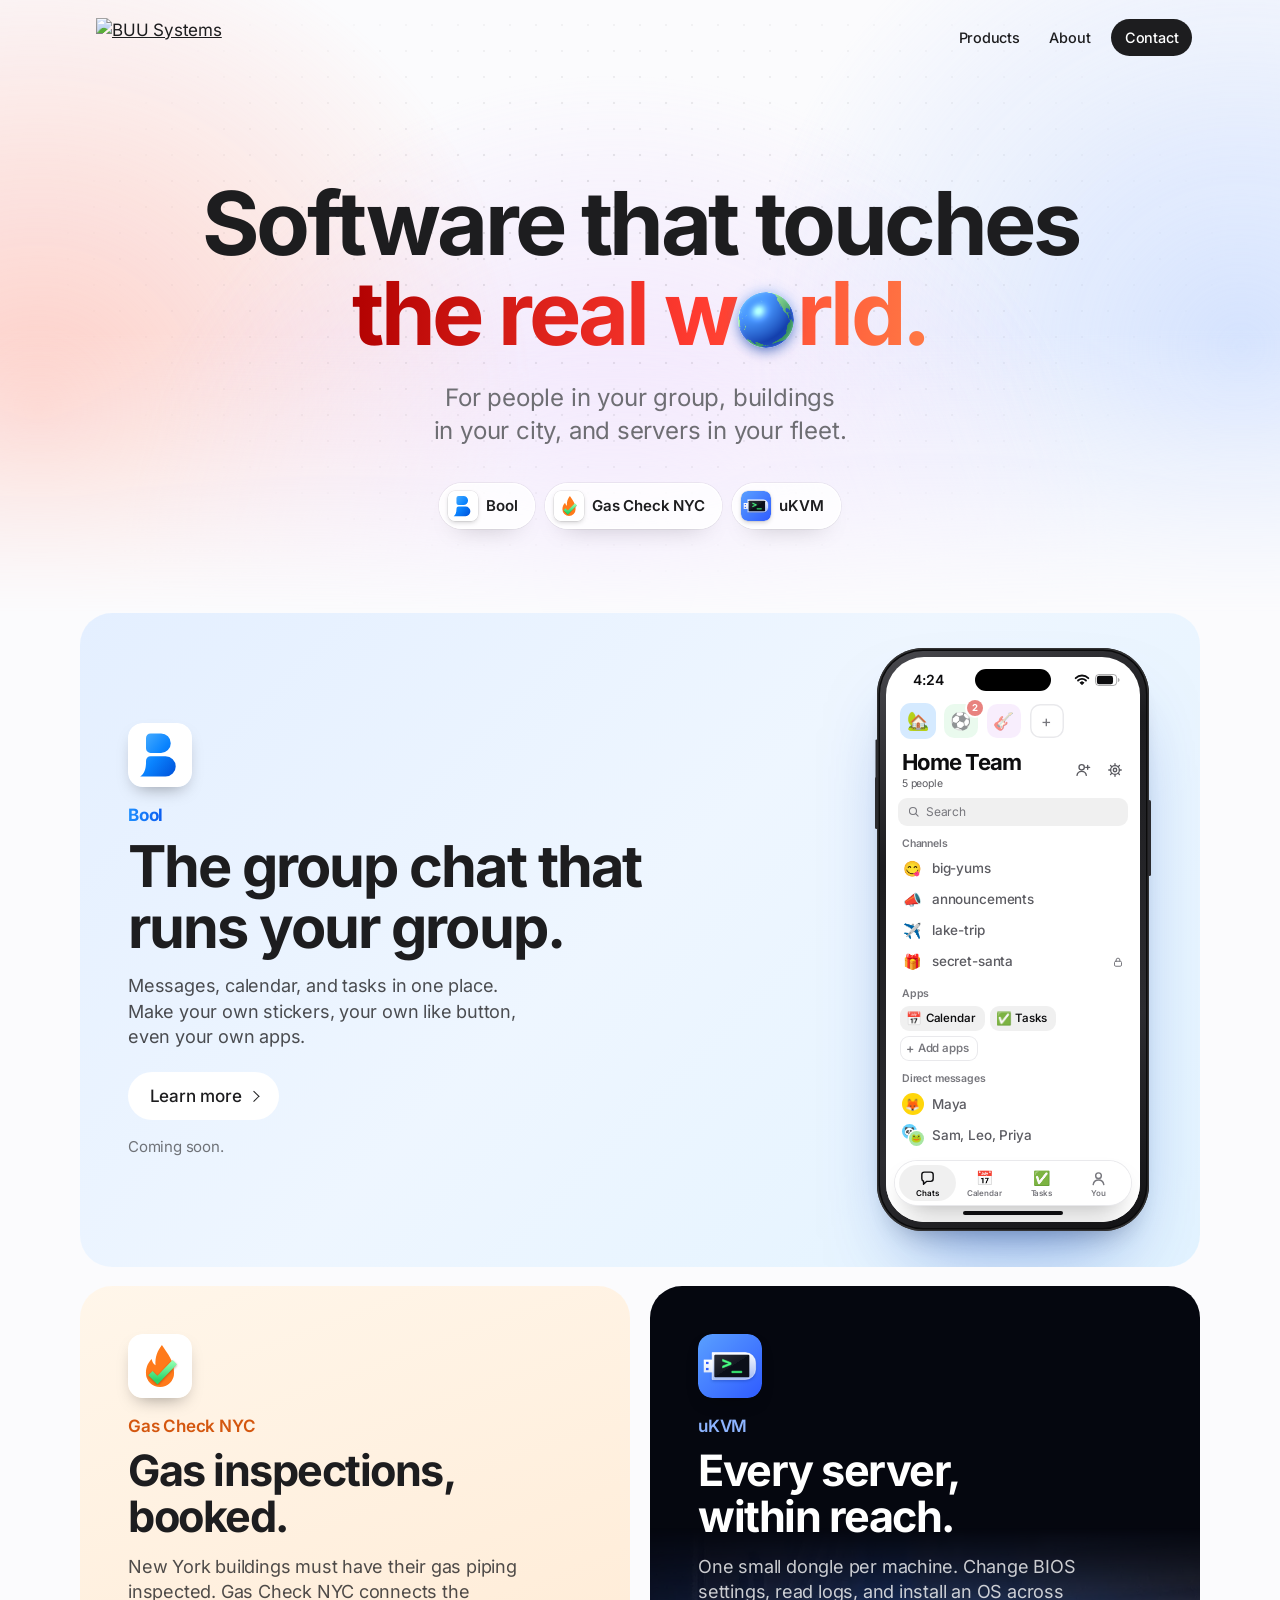
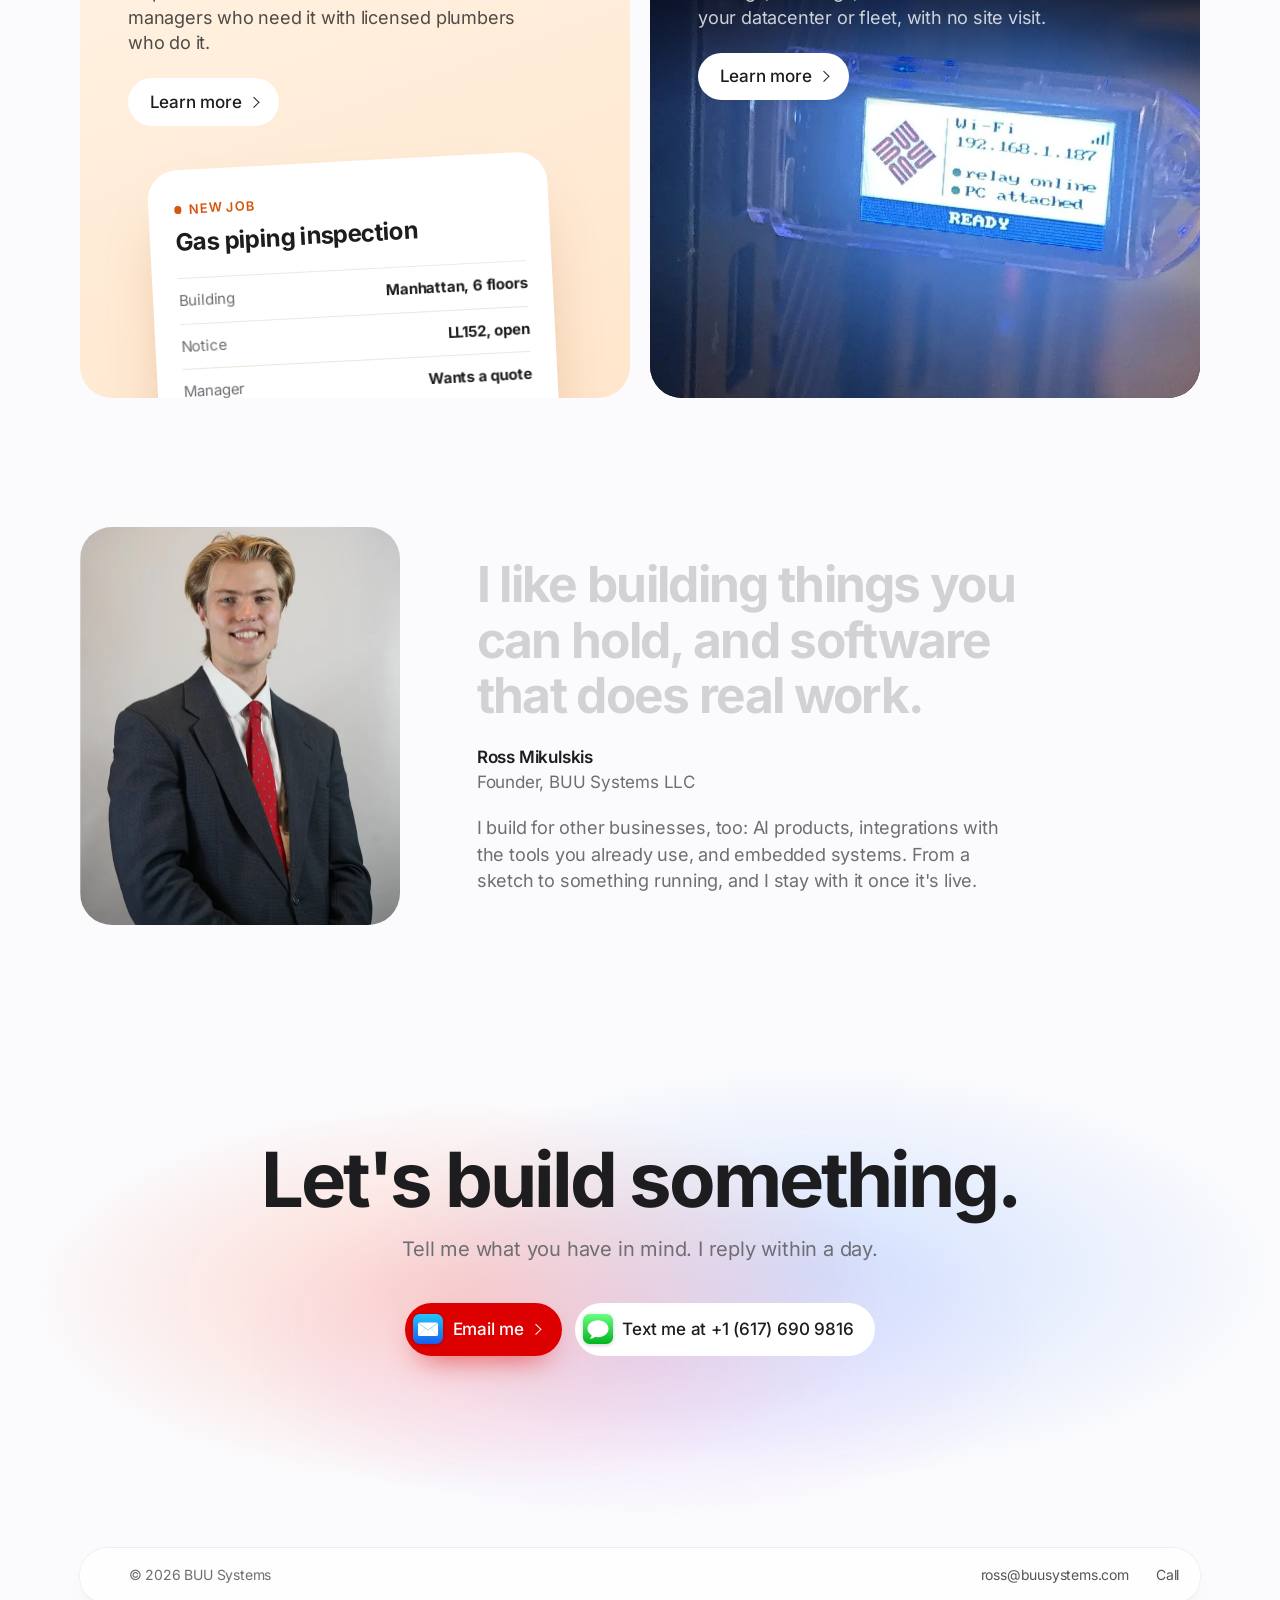
==== commit 7bdc805c: "Bool phone: the space with its channels, apps and direct messages; demos move between chats; Bool sp" ====
--- a/index.html
+++ b/index.html
@@ -16,9 +16,9 @@
   <meta property="og:url" content="https://buusystems.com/">
   <meta property="og:image" content="https://buusystems.com/assets/icon-512.png">
   <meta property="og:type" content="website">
-  <link rel="stylesheet" href="/home.css?v=25">
+  <link rel="stylesheet" href="/home.css?v=26">
   <script>document.documentElement.classList.add("js");addEventListener("pagereveal",function(e){if(e.viewTransition)document.documentElement.classList.add("vt")})</script>
-  <script src="/home.js?v=10" defer></script>
+  <script src="/home.js?v=11" defer></script>
 </head>
 <body id="top">
   <header class="bar">
@@ -61,18 +61,44 @@
         <div class="art phone">
           <div class="screen">
             <div class="status" aria-hidden="true"><b>4:24</b><span class="island"></span><span class="sys"><svg class="wifi" viewBox="0 0 17 12"><path d="M1.8 4.3A9.5 9.5 0 0 1 15.2 4.3M4.3 6.8A6 6 0 0 1 12.7 6.8" fill="none" stroke="currentColor" stroke-width="2" stroke-linecap="round"/><path d="M8.5 11.2 6.4 9.1A3 3 0 0 1 10.6 9.1Z" fill="currentColor" stroke="currentColor" stroke-width="1" stroke-linejoin="round"/></svg><svg class="batt" viewBox="0 0 27 13"><rect x=".5" y=".5" width="23" height="12" rx="3.8" fill="none" stroke="currentColor" stroke-opacity=".38"/><rect x="2" y="2" width="17.5" height="9" rx="2.4" fill="currentColor"/><path d="M25 4.4v4.2c.9-.3 1.5-1.1 1.5-2.1s-.6-1.8-1.5-2.1z" fill="currentColor" fill-opacity=".4"/></svg></span></div>
-            <div class="head" aria-hidden="true"><i class="back"></i><span class="head-emoji">🚗</span><span class="head-text"><b>big-yums</b><small>4 members</small></span><span class="stack"><em style="--c:#ffd60a">🦊</em><em style="--c:#64d2ff">🐼</em><em style="--c:#ffb340">🦉</em></span></div>
-            <div class="chat">
-              <div class="msg"><em class="av" style="--c:#ffd60a">🦊</em><div class="main"><p class="meta"><b>Maya</b><time>4:22 PM</time></p><div class="brow"><p class="bubble"><span class="dots" aria-hidden="true"><i></i><i></i><i></i></span>dinner friday?</p></div></div></div>
-              <div class="msg mine"><div class="main"><div class="brow"><p class="bubble">in. who's driving</p></div></div></div>
-              <div class="msg" data-react><em class="av" style="--c:#64d2ff">🐼</em><div class="main"><p class="meta"><b>Sam</b><time>4:23 PM</time></p><div class="brow"><p class="bubble"><span class="dots" aria-hidden="true"><i></i><i></i><i></i></span>let the wheel decide</p><button class="like tap" type="button" tabindex="-1" aria-hidden="true"><i>❤️</i><b></b></button></div></div></div>
-              <div class="msg bot"><em class="av" style="--c:#f1f1f3">🎡</em><div class="main"><p class="meta"><b>Spin the Wheel</b><time>4:23 PM</time></p>
-                <button class="card" type="button" data-wheel aria-label="Spin the wheel to pick who drives">
-                  <span class="spin"><span class="wheel"><i style="--a:45deg" data-name="Priya">🦉</i><i style="--a:135deg" data-name="Maya">🦊</i><i style="--a:225deg" data-name="Sam">🐼</i><i style="--a:315deg" data-name="Leo">🐸</i></span></span>
-                  <span><small>Who drives?</small><strong aria-live="polite">Priya drives</strong></span>
-                </button></div></div>
+            <div class="nav" data-at="room">
+              <div class="pane space" aria-hidden="true">
+                <div class="strip"><i class="on" style="--t:#0a84ff">🏡</i><i style="--t:#30d158">⚽<b>2</b></i><i style="--t:#bf5af2">🎸</i><i class="add">+</i></div>
+                <div class="side-head"><span><b>Home Team</b><small>5 people</small></span><i class="ib"><svg class="ic" viewBox="0 0 24 24"><circle cx="10" cy="8" r="4"/><path d="M3 20c.6-3.6 3.4-6 7-6s6.4 2.4 7 6M19 5v6M16 8h6"/></svg></i><i class="ib gear"><svg class="ic" viewBox="0 0 24 24"><circle cx="12" cy="12" r="2.6"/><circle cx="12" cy="12" r="6.6"/><path d="M12 2.6v2.8M12 18.6v2.8M2.6 12h2.8M18.6 12h2.8M5.35 5.35l2 2M16.65 16.65l2 2M5.35 18.65l2-2M16.65 7.35l2-2"/></svg></i></div>
+                <div class="search"><svg class="ic" viewBox="0 0 24 24"><circle cx="11" cy="11" r="6.5"/><path d="M16 16l4.5 4.5"/></svg>Search</div>
+                <div class="rows">
+                  <small>Channels</small>
+                  <span class="row" data-chan="yums"><i>😋</i><b>big-yums</b><u>1</u></span>
+                  <span class="row"><i>📣</i><b>announcements</b></span>
+                  <span class="row"><i>✈️</i><b>lake-trip</b></span>
+                  <span class="row" data-chan="santa"><i>🎁</i><b>secret-santa</b><svg class="ic lk" viewBox="0 0 24 24"><rect x="5" y="10.5" width="14" height="10" rx="2.6"/><path d="M8.3 10.5V8a3.7 3.7 0 0 1 7.4 0v2.5"/></svg></span>
+                  <small>Apps</small>
+                  <div class="apps"><span data-app="cal" class="in"><i>📅</i>Calendar</span><span data-app="tasks" class="in"><i>✅</i>Tasks</span><span data-app="sign"><i>📝</i>Sign-ups</span><span data-app="split"><i>💸</i>Split costs</span><span class="adder"><i>+</i>Add apps</span></div>
+                  <small>Direct messages</small>
+                  <span class="row"><em style="--c:#ffd60a">🦊</em><b>Maya</b></span>
+                  <span class="row"><em class="two"><em style="--c:#64d2ff">🐼</em><em style="--c:#a8e6a3">🐸</em></em><b>Sam, Leo, Priya</b></span>
+                </div>
+                <div class="tabbar"><span class="on"><i><svg class="ic" viewBox="0 0 24 24"><path d="M4 6.5A3.5 3.5 0 0 1 7.5 3h9A3.5 3.5 0 0 1 20 6.5v6a3.5 3.5 0 0 1-3.5 3.5H11l-4.6 4v-4.1A3.5 3.5 0 0 1 4 12.5z"/></svg></i>Chats</span><span data-app="cal" class="in"><i>📅</i>Calendar</span><span data-app="tasks" class="in"><i>✅</i>Tasks</span><span data-app="sign"><i>📝</i>Sign-ups</span><span data-app="split"><i>💸</i>Split</span><span class="you"><i><svg class="ic" viewBox="0 0 24 24"><circle cx="12" cy="8" r="4"/><path d="M4.5 20.5c.8-4 3.800-6.300 7.5-6.300s6.700 2.300 7.5 6.300"/></svg></i>You</span></div>
+              </div>
+              <div class="pane room">
+                <div class="head" aria-hidden="true"><i class="back"></i><span class="head-emoji">😋</span><span class="head-text"><b>big-yums</b><small>5 people</small></span><span class="stack"><em style="--c:#ffd60a">🦊</em><em style="--c:#64d2ff">🐼</em><em style="--c:#ffb340">🦉</em></span></div>
+                <div class="views">
+                  <div class="view on" data-view="chat">
+                    <div class="chat">
+                      <div class="msg"><em class="av" style="--c:#ffd60a">🦊</em><div class="main"><p class="meta"><b>Maya</b><time>4:22 PM</time></p><div class="brow"><p class="bubble">dinner friday?</p></div></div></div>
+                      <div class="msg mine"><div class="main"><div class="brow"><p class="bubble">in. who's driving</p></div></div></div>
+                      <div class="msg" data-react><em class="av" style="--c:#64d2ff">🐼</em><div class="main"><p class="meta"><b>Sam</b><time>4:23 PM</time></p><div class="brow"><p class="bubble"><span class="dots" aria-hidden="true"><i></i><i></i><i></i></span>let the wheel decide</p><button class="like tap" type="button" tabindex="-1" aria-hidden="true"><i>❤️</i><b></b></button></div></div></div>
+                      <div class="msg bot"><em class="av" style="--c:#f1f1f3">🎡</em><div class="main"><p class="meta"><b>Spin the Wheel</b><time>4:23 PM</time></p>
+                        <button class="card" type="button" data-wheel aria-label="Spin the wheel to pick who drives">
+                          <span class="spin"><span class="wheel"><i style="--a:45deg" data-name="Priya">🦉</i><i style="--a:135deg" data-name="Maya">🦊</i><i style="--a:225deg" data-name="Sam">🐼</i><i style="--a:315deg" data-name="Leo">🐸</i></span></span>
+                          <span><small>Who drives?</small><strong aria-live="polite">Priya drives</strong></span>
+                        </button></div></div>
+                    </div>
+                  </div>
+                </div>
+                <div class="compose" aria-hidden="true"><i>+</i><span>Message #big-yums</span><i class="emo">☺</i><i class="send"><svg class="ic" viewBox="0 0 24 24"><path d="M12 19V5M5.5 11.5 12 5l6.5 6.5"/></svg></i></div>
+              </div>
             </div>
-            <div class="compose" aria-hidden="true"><i>+</i><span>Message #big-yums</span><i class="emo">☺</i></div>
             <div class="scrim" aria-hidden="true"></div>
             <div class="sheet" aria-hidden="true"><i class="grab"></i><b>Message</b>
               <span class="reacts"><i class="heart">❤️</i><i>😂</i><i>🔥</i><i>👍</i><i>😮</i><i>+</i></span>
--- a/home.css
+++ b/home.css
@@ -1,5 +1,7 @@
 /* Home page and product pages (with product.css). */
 @font-face { font-family: Inter; font-style: normal; font-weight: 400 700; font-display: optional; src: url(/assets/inter-latin.woff2) format("woff2"); unicode-range: U+0000-00FF, U+0131, U+0152-0153, U+02BB-02BC, U+02C6, U+02DA, U+02DC, U+2000-206F, U+20AC, U+2122, U+2212, U+2215, U+FEFF, U+FFFD; }
+/* The smiling faces, in colour: some systems would otherwise draw them from a plain text font. */
+@font-face { font-family: "Face Emoji"; src: local("Apple Color Emoji"), local("Segoe UI Emoji"), local("Noto Color Emoji"), local("NotoColorEmoji"); unicode-range: U+1F600-1F64F; }
 :root {
   --ink: #1d1d1f; --soft: #6e6e73; --page: #fbfbfd; --red: #d00;
   /* Apple devices use San Francisco and never download Inter. */
@@ -53,7 +55,7 @@
 .globe canvas:active { cursor: grabbing; }
 .lede { max-width: 32rem; margin: 1.4rem auto 0; font-size: clamp(1.15rem, 2.2vw, 1.5rem); line-height: 1.38; color: var(--soft); text-wrap: balance; }
 .dock { display: flex; flex-wrap: wrap; justify-content: center; gap: .6rem; margin-top: clamp(1.6rem, 3vw, 2.2rem); }
-.dock a { display: inline-flex; align-items: center; gap: .55rem; padding: .38rem .95rem .38rem .4rem; border-radius: 99px; background: rgba(255, 255, 255, .8); box-shadow: inset 0 0 0 1px rgba(255, 255, 255, .9), 0 0 0 1px rgba(0, 0, 0, .05), 0 12px 26px -18px rgba(0, 0, 0, .4); font-size: .9375rem; font-weight: 600; text-decoration: none; transition: transform .4s var(--spring), box-shadow .3s; }
+.dock a { display: inline-flex; align-items: center; gap: .55rem; padding: .5rem 1.1rem .5rem .55rem; border-radius: 99px; background: rgba(255, 255, 255, .8); box-shadow: inset 0 0 0 1px rgba(255, 255, 255, .9), 0 0 0 1px rgba(0, 0, 0, .05), 0 12px 26px -18px rgba(0, 0, 0, .4); font-size: .9375rem; font-weight: 600; text-decoration: none; transition: transform .4s var(--spring), box-shadow .3s; }
 .dock a:active { transform: scale(.95); }
 .dock img { width: 30px; height: 30px; border-radius: 23%; box-shadow: 0 0 0 .5px rgba(0, 0, 0, .1), 0 2px 5px -1px rgba(0, 0, 0, .22); }
 
@@ -89,29 +91,84 @@
 /* Bool */
 .t-bool { background: linear-gradient(135deg, #e4efff, #eef6ff 48%, #e2f3ff); }
 .t-bool .name { background: linear-gradient(90deg, #1f8fff, #0a5cf0); -webkit-background-clip: text; background-clip: text; color: transparent; width: fit-content; font-weight: 700; }
-/* Bool's chat, on a phone. The handset is a generic modern phone drawn in CSS; the screen inside is Bool's
-   own chat screen (~/code/bool/web/styles.css, White look): channel header, messages with names and times,
-   the like button beside each bubble, the composer, and the message sheet a long press opens. */
-.phone { position: relative; flex: none; width: 272px; aspect-ratio: 9 / 19.3; margin: 2.2rem clamp(1.5rem, 4vw, 3.5rem) 2.2rem 0; padding: 9px; border-radius: 46px; background: linear-gradient(150deg, #4a4a4f, #1c1c1f 30%, #2c2c30 70%, #111113); box-shadow: inset 0 0 0 1.5px rgba(255, 255, 255, .16), inset 0 0 0 3px #0b0b0c, 0 44px 80px -34px rgba(10, 70, 190, .55), 0 18px 30px -20px rgba(0, 0, 0, .4); font-size: 14px; line-height: 1.3; letter-spacing: -.01em; color: var(--ink); transform: translate3d(calc((var(--mx, .5) - .5) * -14px), calc((var(--my, .5) - .5) * -10px), 0); transition: transform .5s var(--ease); }
+/* Bool, on a phone. The handset is a generic modern phone drawn in CSS; the screen inside follows Bool's own
+   phone layout (~/code/bool/web/styles.css, White look): the space with its channels, apps and direct messages,
+   and a channel with messages, the composer, and the sheet a long press opens. home.js plays scenes on it. */
+.phone { position: relative; flex: none; width: 272px; aspect-ratio: 9 / 19.3; margin: 2.2rem clamp(1.5rem, 4vw, 3.5rem) 2.2rem 0; padding: 9px; border-radius: 46px; background: linear-gradient(150deg, #4a4a4f, #1c1c1f 30%, #2c2c30 70%, #111113); box-shadow: inset 0 0 0 1.5px rgba(255, 255, 255, .16), inset 0 0 0 3px #0b0b0c, 0 44px 80px -34px rgba(10, 70, 190, .55), 0 18px 30px -20px rgba(0, 0, 0, .4); font: 14px/1.3 "Face Emoji", var(--font); letter-spacing: -.01em; color: var(--ink); transform: translate3d(calc((var(--mx, .5) - .5) * -14px), calc((var(--my, .5) - .5) * -10px), 0) scale(var(--k, 1)); transition: transform .5s var(--ease); }
 .phone::before, .phone::after { content: ""; position: absolute; width: 3px; border-radius: 2px; background: #2a2a2e; }
 .phone::before { left: -2px; top: 22%; height: 9%; box-shadow: 0 -38px 0 -0.5px #2a2a2e; }
 .phone::after { right: -2px; top: 26%; height: 13%; }
-.screen { --bg: #fff; --solid: #fff; --ink: #0d0d0f; --ink2: #5b5b61; --ink3: #77777d; --line: #e9e9ec; --bubble: #e9e9eb; position: relative; display: flex; flex-direction: column; height: 100%; border-radius: 38px; overflow: hidden; background: var(--bg); color: var(--ink); transition: background .5s, color .5s; }
+.screen { --bg: #fff; --solid: #fff; --ink: #0d0d0f; --ink2: #5b5b61; --ink3: #77777d; --line: #e9e9ec; --bubble: #e9e9eb; --hover: color-mix(in srgb, var(--ink) 6%, transparent); --sel: color-mix(in srgb, var(--ink) 12%, transparent); position: relative; display: flex; flex-direction: column; height: 100%; border-radius: 38px; overflow: hidden; background: var(--bg); color: var(--ink); transition: background .5s, color .5s; }
 /* Bool's looks (from ~/code/bool/web/styles.css). */
 .screen[data-look="paper"] { --bg: #fffdf8; --solid: #fffdf8; --ink: #1d1a14; --ink2: #625c50; --ink3: #7c7566; --line: #e9e3d6; --bubble: #f2ede2; }
 .screen[data-look="gray"] { --bg: #1f1f22; --solid: #2a2a2e; --ink: #f3f3f5; --ink2: #b0b0b7; --ink3: #8e8e96; --line: #34343a; --bubble: #2e2e33; }
 .screen[data-look="black"] { --bg: #000; --solid: #121214; --ink: #f5f5f7; --ink2: #a5a5ad; --ink3: #85858d; --line: #242428; --bubble: #1f1f23; }
 .screen::after { content: ""; position: absolute; left: 50%; bottom: 7px; z-index: 9; width: 100px; height: 4px; margin-left: -50px; border-radius: 2px; background: var(--ink); }
+.screen .ic { width: 16px; height: 16px; fill: none; stroke: currentColor; stroke-width: 2; stroke-linecap: round; stroke-linejoin: round; }
 /* Status bar: time and icons each centred in the space either side of the camera, as on the real thing. */
-.status { position: relative; display: grid; grid-template-columns: 1fr 84px 1fr; align-items: center; height: 42px; padding-top: 3px; font-size: 13px; }
-.status b { justify-self: center; font-weight: 600; }
+.status { position: relative; z-index: 3; display: grid; grid-template-columns: 1fr 84px 1fr; align-items: center; flex: none; height: 42px; padding-top: 3px; }
+.status b { justify-self: center; font-size: 14px; font-weight: 600; letter-spacing: -.01em; }
 .island { width: 76px; height: 22px; justify-self: center; border-radius: 11px; background: #000; }
-.status b { font-size: 14px; letter-spacing: -.01em; }
 .sys { justify-self: center; display: flex; align-items: center; gap: 5px; color: var(--ink); }
 .sys .wifi { width: 16px; height: 11.5px; }
 .sys .batt { width: 25px; height: 12px; }
-.head { display: flex; align-items: center; gap: 7px; padding: 4px 12px 9px 8px; border-bottom: 1px solid var(--line); }
-.back { width: 9px; height: 9px; margin: 0 2px 0 4px; border: solid var(--ink); border-width: 0 0 2px 2px; transform: rotate(45deg); }
+
+/* Two screens side by side, as the app has them on a phone: the space, and the channel pushed over it. */
+.nav { position: relative; flex: 1; min-height: 0; }
+.pane { position: absolute; inset: 0; display: flex; flex-direction: column; background: var(--bg); transition: transform .55s cubic-bezier(.32, .72, 0, 1), background .5s; }
+.space::after { content: ""; position: absolute; inset: 0; background: #000; opacity: 0; pointer-events: none; transition: opacity .55s; }
+.nav[data-at="room"] .space { transform: translateX(-26%); }
+.nav[data-at="room"] .space::after { opacity: .07; }
+.nav[data-at="space"] .room { transform: translateX(102%); }
+.nav.cut .pane, .nav.cut .space::after { transition: none; }
+.nav.fade { animation: fadein .4s var(--ease); }
+.press { background: var(--sel) !important; transform: scale(.96); }
+
+/* The space: its neighbours along the top, then channels, apps and direct messages; a tab bar floats below. */
+.strip { display: flex; gap: 9px; padding: 5px 15px 3px; }
+.strip i { position: relative; display: grid; place-items: center; flex: none; width: 34px; height: 34px; border-radius: 30%; background: color-mix(in srgb, var(--t) 17%, var(--solid)); font-size: 17px; font-style: normal; line-height: 1; opacity: .6; }
+.strip i.on { opacity: 1; transform: scale(1.06); }
+.strip i.add { background: none; box-shadow: inset 0 0 0 1.5px var(--line); color: var(--ink3); font-size: 16px; opacity: 1; }
+.strip b, .row u { display: grid; place-items: center; min-width: 16px; height: 16px; padding: 0 4px; border-radius: 8px; background: #d9302a; color: #fff; font-size: 9.5px; font-weight: 700; line-height: 1; text-decoration: none; }
+.strip b { position: absolute; top: -4px; right: -5px; box-shadow: 0 0 0 2px var(--bg); }
+.side-head { display: flex; align-items: center; gap: 2px; padding: 9px 10px 6px 16px; }
+.side-head span { flex: 1; min-width: 0; line-height: 1.1; }
+.side-head b { display: block; font-size: 22px; font-weight: 800; letter-spacing: -.04em; }
+.side-head small { color: var(--ink2); font-size: 10.5px; }
+.ib { display: grid; place-items: center; flex: none; width: 30px; height: 30px; border-radius: 50%; color: var(--ink2); transition: background .2s, transform .25s var(--ease); }
+.search { display: flex; align-items: center; gap: 6px; flex: none; height: 28px; margin: 2px 12px 2px; padding: 0 9px; border-radius: 9px; background: var(--hover); color: var(--ink3); font-size: 12px; }
+.search .ic { width: 13px; height: 13px; }
+.rows { flex: 1; min-height: 0; overflow: hidden; display: flex; flex-direction: column; padding: 0 8px; }
+.rows > small { flex: none; padding: 9px 8px 3px; color: var(--ink3); font-size: 10.5px; font-weight: 600; }
+.row { display: flex; align-items: center; gap: 8px; flex: none; height: 31px; padding: 0 8px; border-radius: 11px; color: var(--ink2); font-size: 13.5px; transition: background .2s, transform .25s var(--ease); }
+.row > i { width: 22px; text-align: center; font-size: 15px; font-style: normal; }
+.row > b { flex: 1; min-width: 0; overflow: hidden; font-weight: 500; white-space: nowrap; text-overflow: ellipsis; }
+.row > em, .row .two em { display: grid; place-items: center; width: 22px; height: 22px; border-radius: 50%; background: var(--c); font-size: 12px; font-style: normal; }
+.row .two { position: relative; background: none; }
+.row .two em { position: absolute; left: 0; top: 0; width: 15px; height: 15px; font-size: 8.5px; }
+.row .two em + em { left: auto; top: auto; right: 0; bottom: 0; box-shadow: 0 0 0 1.5px var(--bg); }
+.row u { display: none; }
+.row.unread { color: var(--ink); }
+.row.unread > b { font-weight: 700; }
+.row.unread u { display: grid; animation: likein .45s var(--spring); }
+.row .lk { width: 12px; height: 12px; color: var(--ink3); }
+.apps { display: flex; flex-wrap: wrap; gap: 5px; padding: 3px 6px 2px; }
+.apps span { display: flex; align-items: center; gap: 4px; height: 25px; padding: 0 9px 0 6px; border-radius: 9px; background: var(--hover); color: var(--ink); font-size: 11.5px; font-weight: 550; white-space: nowrap; transition: background .2s, transform .25s var(--ease); }
+.apps i { font-size: 12.5px; font-style: normal; }
+.apps .adder { order: 9; background: none; box-shadow: inset 0 0 0 1px var(--line); color: var(--ink3); }
+.apps [data-app]:not(.in), .tabbar [data-app]:not(.in) { display: none; }
+.tabbar { position: absolute; left: 9px; right: 9px; bottom: 17px; z-index: 2; display: flex; padding: 4px; border-radius: 23px; background: color-mix(in srgb, var(--solid) 94%, transparent); box-shadow: 0 0 0 1px var(--line), 0 12px 26px -12px rgba(0, 0, 0, .4); transition: background .5s; }
+.tabbar span { flex: 1 1 0; min-width: 0; display: flex; flex-direction: column; align-items: center; gap: 1px; padding: 4px 0 3px; border-radius: 19px; color: var(--ink3); font-size: 8px; font-weight: 600; letter-spacing: -.01em; white-space: nowrap; }
+.tabbar span:first-child { order: -1; }
+.tabbar .you { order: 9; }
+.tabbar .on { background: var(--hover); color: var(--ink); }
+.tabbar i { display: grid; place-items: center; height: 18px; font-size: 14px; font-style: normal; line-height: 1; }
+.tabbar .ic { width: 17px; height: 17px; }
+.space .new { animation: pop .55s var(--spring) .5s both; }
+
+/* A channel: header, messages, composer. */
+.head { display: flex; align-items: center; gap: 7px; flex: none; padding: 4px 12px 9px 8px; border-bottom: 1px solid var(--line); }
+.back { flex: none; width: 9px; height: 9px; margin: 0 2px 0 4px; border: solid var(--ink); border-width: 0 0 2px 2px; transform: rotate(45deg); }
 .head-emoji { font-size: 20px; }
 .head-text { flex: 1; min-width: 0; line-height: 1.15; }
 .head-text b { display: block; font-size: 14px; font-weight: 700; letter-spacing: -.02em; }
@@ -119,28 +176,31 @@
 .stack { display: flex; }
 .stack em, .av, .liked em { display: grid; place-items: center; flex: none; border-radius: 50%; background: var(--c); font-style: normal; }
 .stack em { width: 22px; height: 22px; margin-left: -6px; box-shadow: 0 0 0 2px var(--bg); font-size: 11px; }
+.room.page .stack, .room.page .compose { display: none; }
 .chat { position: relative; flex: 1; min-height: 0; overflow: hidden; display: flex; flex-direction: column; justify-content: flex-end; gap: 6px; padding: 8px 8px 6px 10px; }
 /* Older messages slide up under the header as new ones arrive, like a real chat. */
 .msg { flex: none; display: flex; align-items: flex-start; gap: 7px; transition: opacity .3s, filter .3s; }
 .typing .like { visibility: hidden; }
 .msg.mine { flex-direction: row-reverse; }
 .av { width: 26px; height: 26px; margin-top: 2px; font-size: 14px; }
+/* Bool itself speaks as the app's icon. */
+.av.b { overflow: hidden; border-radius: 29%; background: #fff; box-shadow: 0 0 0 .5px rgba(0, 0, 0, .16), 0 1px 3px -1px rgba(0, 0, 0, .3); }
+.av.b img { width: 100%; height: 100%; }
 .main { min-width: 0; display: flex; flex-direction: column; align-items: flex-start; }
 .mine .main { align-items: flex-end; }
 .meta { display: flex; align-items: baseline; gap: 5px; margin: 0 3px 2px; font-size: 11px; white-space: nowrap; }
 .meta b { font-weight: 650; }
 .meta time { color: var(--ink3); font-size: 9.5px; }
-.brow { display: flex; align-items: flex-end; gap: 1px; }
+.brow { position: relative; display: flex; align-items: flex-end; gap: 1px; }
 .mine .brow { flex-direction: row-reverse; }
 /* Round bubbles with a tail, mirrored so it comes off the top corner next to the sender. The tail shares the
    bubble's colour and overlaps it, so it joins without a seam. */
-.bubble { position: relative; max-width: 172px; padding: 6px 11px; border-radius: 17px; border-top-left-radius: 4px; background: var(--bubble); transition: filter .3s, transform .35s var(--ease); }
+.bubble { position: relative; max-width: 172px; padding: 6px 11px; border-radius: 17px; border-top-left-radius: 4px; background: var(--bubble); transition: filter .3s, transform .35s var(--ease), background .5s; }
 .bubble::before { content: ""; position: absolute; top: 0; left: -6px; width: 13px; height: 15px; background: inherit; -webkit-mask: url("data:image/svg+xml,%3Csvg xmlns='http://www.w3.org/2000/svg' viewBox='0 0 14 16'%3E%3Cpath d='M0 0H14V16C11 14.5 8.6 11.5 7.4 8.2 6.4 5 4 1.6 0 0Z'/%3E%3C/svg%3E") no-repeat 0 0 / 100% 100%; mask: url("data:image/svg+xml,%3Csvg xmlns='http://www.w3.org/2000/svg' viewBox='0 0 14 16'%3E%3Cpath d='M0 0H14V16C11 14.5 8.6 11.5 7.4 8.2 6.4 5 4 1.6 0 0Z'/%3E%3C/svg%3E") no-repeat 0 0 / 100% 100%; }
 .mine .bubble { border-top-left-radius: 17px; border-top-right-radius: 4px; background: #0a84ff; color: #fff; }
 .mine .bubble::before { left: auto; right: -6px; transform: scaleX(-1); }
 .bot .card { border-top-left-radius: 4px; }
 /* Likes: nothing shows until someone likes a message (double tap or press and hold); then a heart and a count. */
-.brow { position: relative; }
 .brow:has(.like) { margin-bottom: 11px; }
 .like { position: absolute; right: -9px; bottom: -13px; z-index: 2; display: inline-flex; align-items: center; justify-content: center; gap: 2px; height: 22px; padding: 0 7px 0 6px; border: 0; border-radius: 11px; background: var(--solid); box-shadow: 0 0 0 1px var(--line), 0 2px 6px -2px rgba(0, 0, 0, .2); font: inherit; font-size: 10.5px; color: var(--ink2); transition: transform .25s var(--spring); }
 .like i { font-size: 11px; font-style: normal; filter: grayscale(1); opacity: .35; transition: filter .25s, opacity .25s, transform .3s var(--spring); }
@@ -154,14 +214,23 @@
 .like.bump b { animation: bump .45s var(--spring); }
 .like.pop i { animation: likepop .5s var(--spring); }
 .burst { position: absolute; z-index: 8; font-size: 13px; pointer-events: none; animation: burst .9s var(--ease) forwards; }
-.compose { display: flex; align-items: center; gap: 4px; margin: 4px 10px 22px; padding: 3px; border-radius: 22px; box-shadow: inset 0 0 0 1px var(--line); }
+/* The composer grows as the words wrap; the emoji button gives way to Send once there is something to send. */
+.compose { display: flex; align-items: flex-end; gap: 4px; flex: none; margin: 4px 10px 22px; padding: 3px; border-radius: 20px; box-shadow: inset 0 0 0 1px var(--line); }
 .compose i { display: grid; place-items: center; flex: none; width: 28px; height: 28px; border-radius: 50%; color: var(--ink2); font-size: 18px; font-style: normal; line-height: 1; }
-.compose span { flex: 1; color: var(--ink3); font-size: 12.5px; white-space: nowrap; overflow: hidden; }
+.compose span { flex: 1; min-width: 0; padding: 6px 0; color: var(--ink3); font-size: 12.5px; line-height: 1.3; overflow-wrap: anywhere; }
+.compose .send { display: none; width: 24px; height: 24px; margin: 2px; background: #0a84ff; color: #fff; transition: transform .2s var(--ease); }
+.compose .send .ic { width: 14px; height: 14px; stroke-width: 2.8; }
+.compose .send.press { background: #0a84ff !important; transform: scale(.8); }
+.compose.typed span { color: var(--ink); }
+.compose.typed span::after { content: ""; display: inline-block; width: 1.5px; height: 1.15em; margin-left: 1px; vertical-align: -.2em; background: #0a84ff; animation: caret 1s steps(1) infinite; }
+.compose.typed .emo { display: none; }
+.compose.typed .send { display: grid; animation: likein .3s var(--spring); }
+.compose .at { color: #0a84ff; font-weight: 650; }
 /* Long press: the message presses in, then Bool's message sheet rises from the bottom of the screen. */
 .msg.hold .bubble { filter: brightness(.92); transform: scale(.96); }
 .scrim { position: absolute; inset: 0; z-index: 6; background: rgba(0, 0, 0, .28); opacity: 0; pointer-events: none; transition: opacity .3s; }
 .sheet { position: absolute; left: 0; right: 0; bottom: 0; z-index: 7; display: flex; flex-direction: column; gap: 9px; padding: 0 14px 26px; border-radius: 24px 24px 0 0; background: var(--solid); box-shadow: 0 -10px 30px -12px rgba(0, 0, 0, .3); transform: translateY(105%); transition: transform .45s var(--ease); }
-.screen.sheeted .scrim { opacity: 1; }
+.screen.sheeted .scrim, .screen.dim .scrim { opacity: 1; }
 .screen.sheeted .sheet { transform: none; }
 .sheet .grab { width: 34px; height: 4px; margin: 7px auto 0; border-radius: 2px; background: var(--ink3); }
 .sheet > b { font-size: 15px; font-weight: 700; letter-spacing: -.02em; }
@@ -174,37 +243,38 @@
 .menu { display: flex; flex-direction: column; border-radius: 14px; box-shadow: inset 0 0 0 1px var(--line); }
 .menu span { padding: 8px 11px; font-size: 12.5px; font-weight: 500; }
 .menu span + span { border-top: 1px solid var(--line); }
-/* (feature demos) */
-/* The Bool page's feature demos: each is a view on the phone's screen; the picker beside it switches them. */
+
+/* The Bool page's feature demos: each is a view in the channel's place; the picker beside the phone switches them. */
 .views { position: relative; flex: 1; min-height: 0; display: flex; }
-.views .view { position: absolute; inset: 0; overflow: hidden; display: flex; flex-direction: column; opacity: 0; visibility: hidden; transform: translateX(14px); transition: opacity .35s, transform .45s var(--ease), visibility 0s .35s; }
-.views .view.on { opacity: 1; visibility: visible; transform: none; transition: opacity .35s, transform .45s var(--ease); }
+.views .view { position: absolute; inset: 0; overflow: hidden; display: flex; flex-direction: column; opacity: 0; visibility: hidden; }
+.views .view.on { opacity: 1; visibility: visible; }
 .view .chat { flex: 1; }
-.tabs { display: flex; gap: 4px; padding: 8px 8px; overflow: hidden; border-bottom: 1px solid var(--line); }
-.tabs span { flex: none; padding: 4px 8px; border-radius: 12px; background: var(--bubble); font-size: 10.5px; font-weight: 600; white-space: nowrap; transition: transform .45s var(--ease), opacity .3s, max-width .45s var(--ease), padding .45s var(--ease); }
-.tabs span.on { background: var(--ink); color: var(--bg); }
-.tabs span[data-app]:not(.in) { max-width: 0; padding-inline: 0; opacity: 0; transform: scale(.6); }
-.tabs span[data-app].in { max-width: 120px; }
-.list { display: flex; flex-direction: column; margin: 12px 10px; border-radius: 16px; box-shadow: inset 0 0 0 1px var(--line); }
-.list small { padding: 9px 12px 4px; color: var(--ink3); font-size: 10.5px; font-weight: 600; }
-.list span { display: flex; align-items: center; gap: 9px; padding: 9px 12px; font-size: 13px; font-weight: 500; transition: background .3s; }
-.list span + span { border-top: 1px solid var(--line); }
-.list i { font-style: normal; font-size: 15px; }
-.list u { margin-left: auto; width: 34px; height: 20px; border-radius: 10px; background: var(--line); position: relative; transition: background .3s; }
+/* Apps: a switch each; the ones that are on can be dragged into order. */
+.list { position: relative; display: flex; flex-direction: column; margin: 10px 10px 0; border-radius: 16px; box-shadow: inset 0 0 0 1px var(--line); }
+.list small { padding: 9px 12px 3px; color: var(--ink3); font-size: 10.5px; font-weight: 600; }
+.list span { position: relative; display: grid; grid-template-columns: 30px 1fr auto; align-items: center; column-gap: 9px; padding: 7px 10px 7px 9px; border-radius: 14px; transition: background .3s, transform .5s var(--ease), box-shadow .3s; }
+.list span + span::before { content: ""; position: absolute; left: 48px; right: 0; top: 0; height: 1px; background: var(--line); }
+.list i { grid-row: span 2; display: grid; place-items: center; width: 30px; height: 30px; border-radius: 9px; background: var(--bubble); font-size: 15px; font-style: normal; }
+.list b { font-size: 12.5px; font-weight: 600; line-height: 1.2; }
+.list em { grid-column: 2; color: var(--ink3); font-size: 10.5px; font-style: normal; line-height: 1.2; }
+.list u { grid-row: 1 / span 2; grid-column: 3; position: relative; width: 34px; height: 20px; border-radius: 10px; background: var(--line); transition: background .3s; }
 .list u::after { content: ""; position: absolute; left: 2px; top: 2px; width: 16px; height: 16px; border-radius: 50%; background: #fff; box-shadow: 0 1px 3px rgba(0, 0, 0, .25); transition: transform .3s var(--spring); }
 .list span.in u { background: #30d158; }
 .list span.in u::after { transform: translateX(14px); }
-.list span.tapped { background: var(--bubble); }
+.list span.lift { z-index: 2; background: var(--solid); box-shadow: 0 0 0 1px var(--line), 0 12px 24px -10px rgba(0, 0, 0, .35); transform: scale(1.04); }
+.list span.lift::before, .list span.lift + span::before { content: none; }
+.hint { display: flex; align-items: center; gap: 8px; margin: 9px 10px 0; padding: 8px 10px; border-radius: 14px; background: var(--hover); color: var(--ink2); font-size: 11.5px; }
+.hint img { flex: none; width: 22px; height: 22px; border-radius: 29%; box-shadow: 0 0 0 .5px rgba(0, 0, 0, .16); }
+.hint b { color: var(--ink); font-weight: 650; }
 .at { font-weight: 650; }
 .mine .at { color: #fff; }
-.av.b { background: var(--ink); color: var(--bg); font-size: 13px; font-weight: 800; }
-.slots { display: flex; flex-direction: column; width: 196px; padding: 9px 11px; border-radius: 4px 16px 16px 16px; border: 1px solid var(--line); background: var(--solid); font-size: 12px; }
-.slots > b { margin-bottom: 4px; font-size: 13px; }
-.slots span { display: flex; justify-content: space-between; padding: 4px 0; border-top: 1px solid var(--line); }
-.slots em { font-style: normal; color: var(--ink3); transition: color .3s; }
+.slots { display: flex; flex-direction: column; width: 196px; padding: 9px 11px 5px; border-radius: 4px 16px 16px 16px; border: 1px solid var(--line); background: var(--solid); font-size: 12px; }
+.slots > b { margin-bottom: 5px; font-size: 13px; }
+.slots span { display: flex; align-items: center; justify-content: space-between; height: 27px; border-top: 1px solid var(--line); }
+.slots em { display: flex; align-items: center; gap: 4px; font-style: normal; color: var(--ink3); }
 .slots em.taken { color: var(--ink); font-weight: 650; animation: bump .45s var(--spring); }
-.view .compose-text { color: var(--ink); }
-.lock { display: flex; flex-direction: column; align-items: center; gap: 5px; margin: 18px 14px 0; padding: 14px; border-radius: 18px; background: var(--bubble); text-align: center; }
+.slots em.taken::before { content: attr(data-face); display: grid; place-items: center; width: 17px; height: 17px; border-radius: 50%; background: var(--c); font-size: 9.5px; }
+.lock { display: flex; flex-direction: column; align-items: center; gap: 5px; margin: 14px 12px 0; padding: 14px; border-radius: 18px; background: var(--bubble); text-align: center; transition: background .5s; }
 .lock i { font-size: 26px; font-style: normal; }
 .lock b { font-size: 13.5px; margin-bottom: 2px; }
 .lock span { font-size: 12px; color: var(--ink2); opacity: 0; transform: translateY(6px); transition: opacity .4s, transform .45s var(--ease); }
@@ -212,25 +282,25 @@
 .lock span.in { opacity: 1; transform: none; }
 .sys-note { align-self: center; padding: 4px 10px; border-radius: 10px; background: var(--bubble); color: var(--ink2); font-size: 11px; }
 .chat.play > .sys-note:not(.on) { opacity: 0; }
-.sticker { position: absolute; right: 4px; top: -26px; font-size: 34px; filter: drop-shadow(0 2px 3px rgba(0, 0, 0, .3)); opacity: 0; transform: scale(2.2) rotate(-30deg); transition: opacity .3s, transform .45s var(--spring); }
+.sticker { position: absolute; right: -5px; bottom: -27px; font-size: 30px; filter: drop-shadow(0 2px 3px rgba(0, 0, 0, .3)); opacity: 0; transform: scale(2.2) rotate(-30deg); transition: opacity .3s, transform .45s var(--spring); }
 .sticker.in { opacity: 1; transform: rotate(12deg); }
 .chip { align-self: center; margin: 0 0 12px; padding: 5px 12px; border-radius: 13px; background: var(--ink); color: var(--bg); font-size: 11.5px; font-weight: 650; transition: opacity .25s; }
 .chip.swap { opacity: 0; }
 .view[data-view="yours"] .chat { justify-content: center; }
 .like.swap i { animation: likepop .5s var(--spring); }
-.links { display: flex; flex-direction: column; gap: 8px; padding: 14px 10px; }
-.links span { display: grid; grid-template-columns: 30px 1fr auto; align-items: center; column-gap: 9px; padding: 9px 10px; border-radius: 14px; box-shadow: inset 0 0 0 1px var(--line); opacity: 0; transform: translateY(8px); transition: opacity .4s, transform .45s var(--ease); }
+.links { display: flex; flex-direction: column; gap: 8px; padding: 12px 10px; }
+.links span { display: grid; grid-template-columns: 30px 1fr auto; align-items: center; column-gap: 8px; padding: 9px 9px; white-space: nowrap; border-radius: 14px; box-shadow: inset 0 0 0 1px var(--line); opacity: 0; transform: translateY(8px); transition: opacity .4s, transform .45s var(--ease); }
 .links span.in { opacity: 1; transform: none; }
 .links i { grid-row: span 2; display: grid; place-items: center; width: 30px; height: 30px; border-radius: 8px; color: #fff; font-size: 13px; font-weight: 800; font-style: normal; }
-.links b { font-size: 12.5px; }
+.links b { font-size: 12px; letter-spacing: -.02em; }
 .links small { font-size: 10.5px; color: var(--ink3); }
-.links u { grid-row: 1 / span 2; grid-column: 3; padding: 3px 8px; border-radius: 9px; background: var(--bubble); color: var(--ink3); font-size: 10.5px; font-weight: 650; text-decoration: none; transition: background .3s, color .3s; }
+.links u { grid-row: 1 / span 2; grid-column: 3; padding: 3px 7px; border-radius: 9px; background: var(--bubble); color: var(--ink3); font-size: 10px; font-weight: 650; text-decoration: none; transition: background .3s, color .3s; }
 .links u::before { content: "…"; }
 .links span.done u { background: color-mix(in srgb, #30d158 22%, var(--solid)); color: #1f8a3f; }
 .links span.done u::before { content: "✓ "; }
 .gcal { background: #1a73e8; } .slack { background: #4a154b; } .discord { background: #5865f2; }
 .links .event { display: flex; flex-direction: column; align-items: flex-start; gap: 1px; padding: 8px 11px; border-left: 4px solid #1a73e8; border-radius: 6px 14px 14px 6px; }
-.passkey { position: absolute; left: 10px; right: 10px; bottom: 10px; display: flex; flex-direction: column; align-items: center; gap: 3px; padding: 16px 12px 14px; border-radius: 22px; background: var(--solid); box-shadow: 0 0 0 1px var(--line), 0 -8px 30px -12px rgba(0, 0, 0, .3); transform: translateY(120%); transition: transform .5s var(--ease); }
+.passkey { position: absolute; z-index: 8; left: 10px; right: 10px; bottom: 22px; display: flex; flex-direction: column; align-items: center; gap: 3px; padding: 16px 12px 14px; border-radius: 22px; background: var(--solid); box-shadow: 0 0 0 1px var(--line), 0 -8px 30px -12px rgba(0, 0, 0, .3); transform: translateY(130%); transition: transform .5s var(--ease); }
 .passkey.in { transform: none; }
 .passkey i { display: grid; place-items: center; width: 44px; height: 44px; margin-bottom: 4px; border-radius: 50%; background: var(--bubble); font-size: 26px; font-style: normal; }
 .passkey.scan i { animation: scan 1s ease-in-out infinite; }
@@ -239,7 +309,8 @@
 .passkey.done u { opacity: 1; background: color-mix(in srgb, #30d158 22%, var(--solid)); color: #1f8a3f; }
 .passkey.done u::before { content: "✓ "; }
 @keyframes scan { 50% { box-shadow: 0 0 0 6px color-mix(in srgb, #0a84ff 25%, transparent); } }
-.compose span.typed { color: var(--ink); }
+@keyframes caret { 50% { opacity: 0; } }
+@keyframes fadein { from { opacity: 0; } }
 
 /* "Typing": home.js shows the dots in a bubble before its words. */
 .dots { display: none; }
@@ -359,6 +430,7 @@
   /* The chat plays out (home.js): each message, the heart and the wheel appear in turn, in their own space. */
   .chat.play > :not(.on) { opacity: 0; }
   .chat.play > .on { animation: pop .6s var(--spring) both; }
+  .chat.play > .was { animation: none; }
   .js .tile.in .job-card li { animation: slide .5s var(--ease) calc(.2s + var(--n, 0) * .1s) both; }
   .job-card li:nth-child(2) { --n: 1; } .job-card li:nth-child(3) { --n: 2; }
 }
@@ -394,8 +466,8 @@
   .bar nav { gap: 0; font-size: .875rem; }
   .bar nav a { padding: .45rem .6rem; }
   .bar nav a.cta { margin-left: .2rem; padding-inline: .8rem; }
-  .dock { gap: .45rem; }
-  .dock a { padding: .32rem .75rem .32rem .34rem; gap: .45rem; font-size: .875rem; }
+  .dock { gap: .35rem; }
+  .dock a { padding: .42rem .66rem .42rem .44rem; gap: .42rem; font-size: .85rem; }
   .dock img { width: 26px; height: 26px; }
   .tile .copy > p:not(.name) { font-size: 1.0625rem; }
   .contact p { font-size: 1.125rem; }
@@ -404,7 +476,7 @@
 }
 @media (max-width: 380px) {
   .dock { gap: .35rem; }
-  .dock a { padding: .28rem .6rem .28rem .3rem; gap: .35rem; font-size: .8125rem; }
+  .dock a { padding: .36rem .62rem .36rem .4rem; gap: .35rem; font-size: .8125rem; }
   .dock img { width: 22px; height: 22px; }
 }
 @media (max-width: 350px) {
@@ -424,7 +496,7 @@
 @media (hover: none) {
   .tile::after, .feat::after { content: none; }
   .js .tile.rise.in, .vt .tile.rise { transform: none; }
-  .phone { transform: none; }
+  .phone { transform: scale(var(--k, 1)); }
 }
 @media (prefers-reduced-motion: reduce) {
   html { scroll-behavior: auto; }
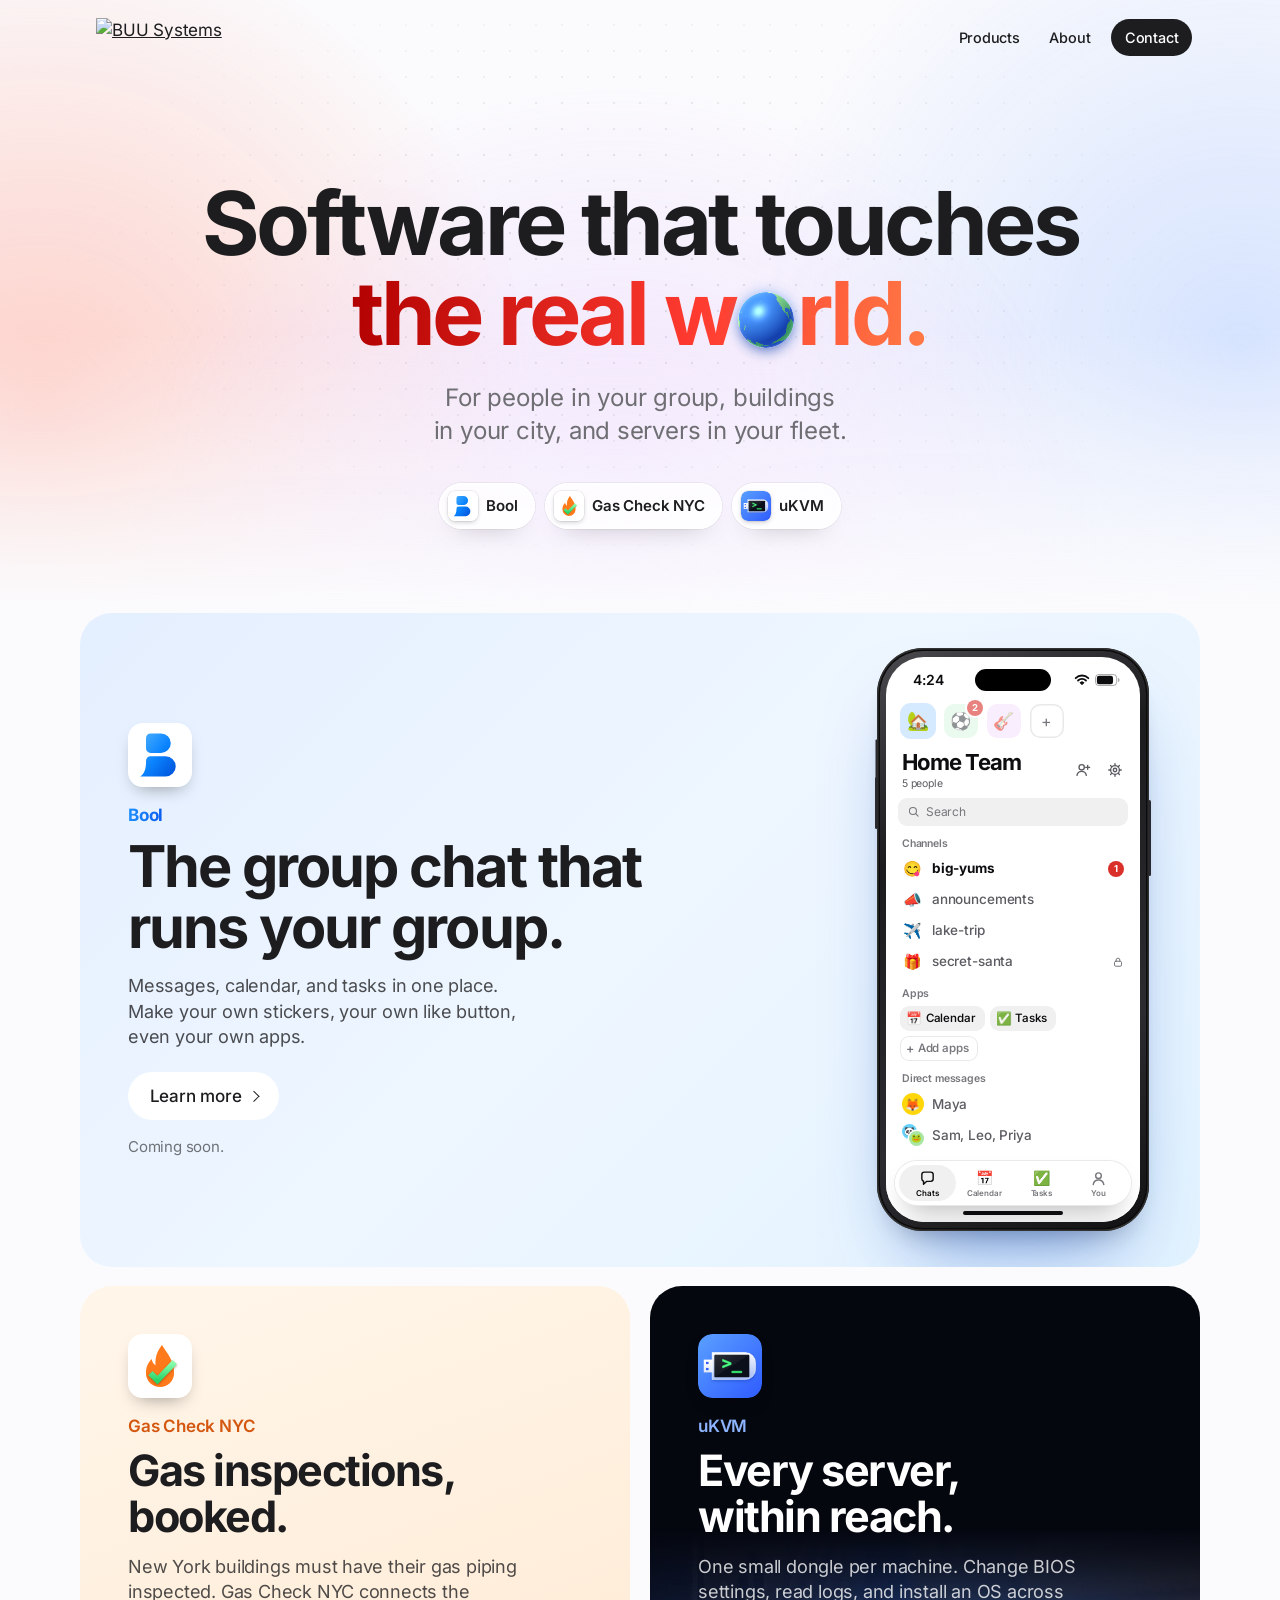
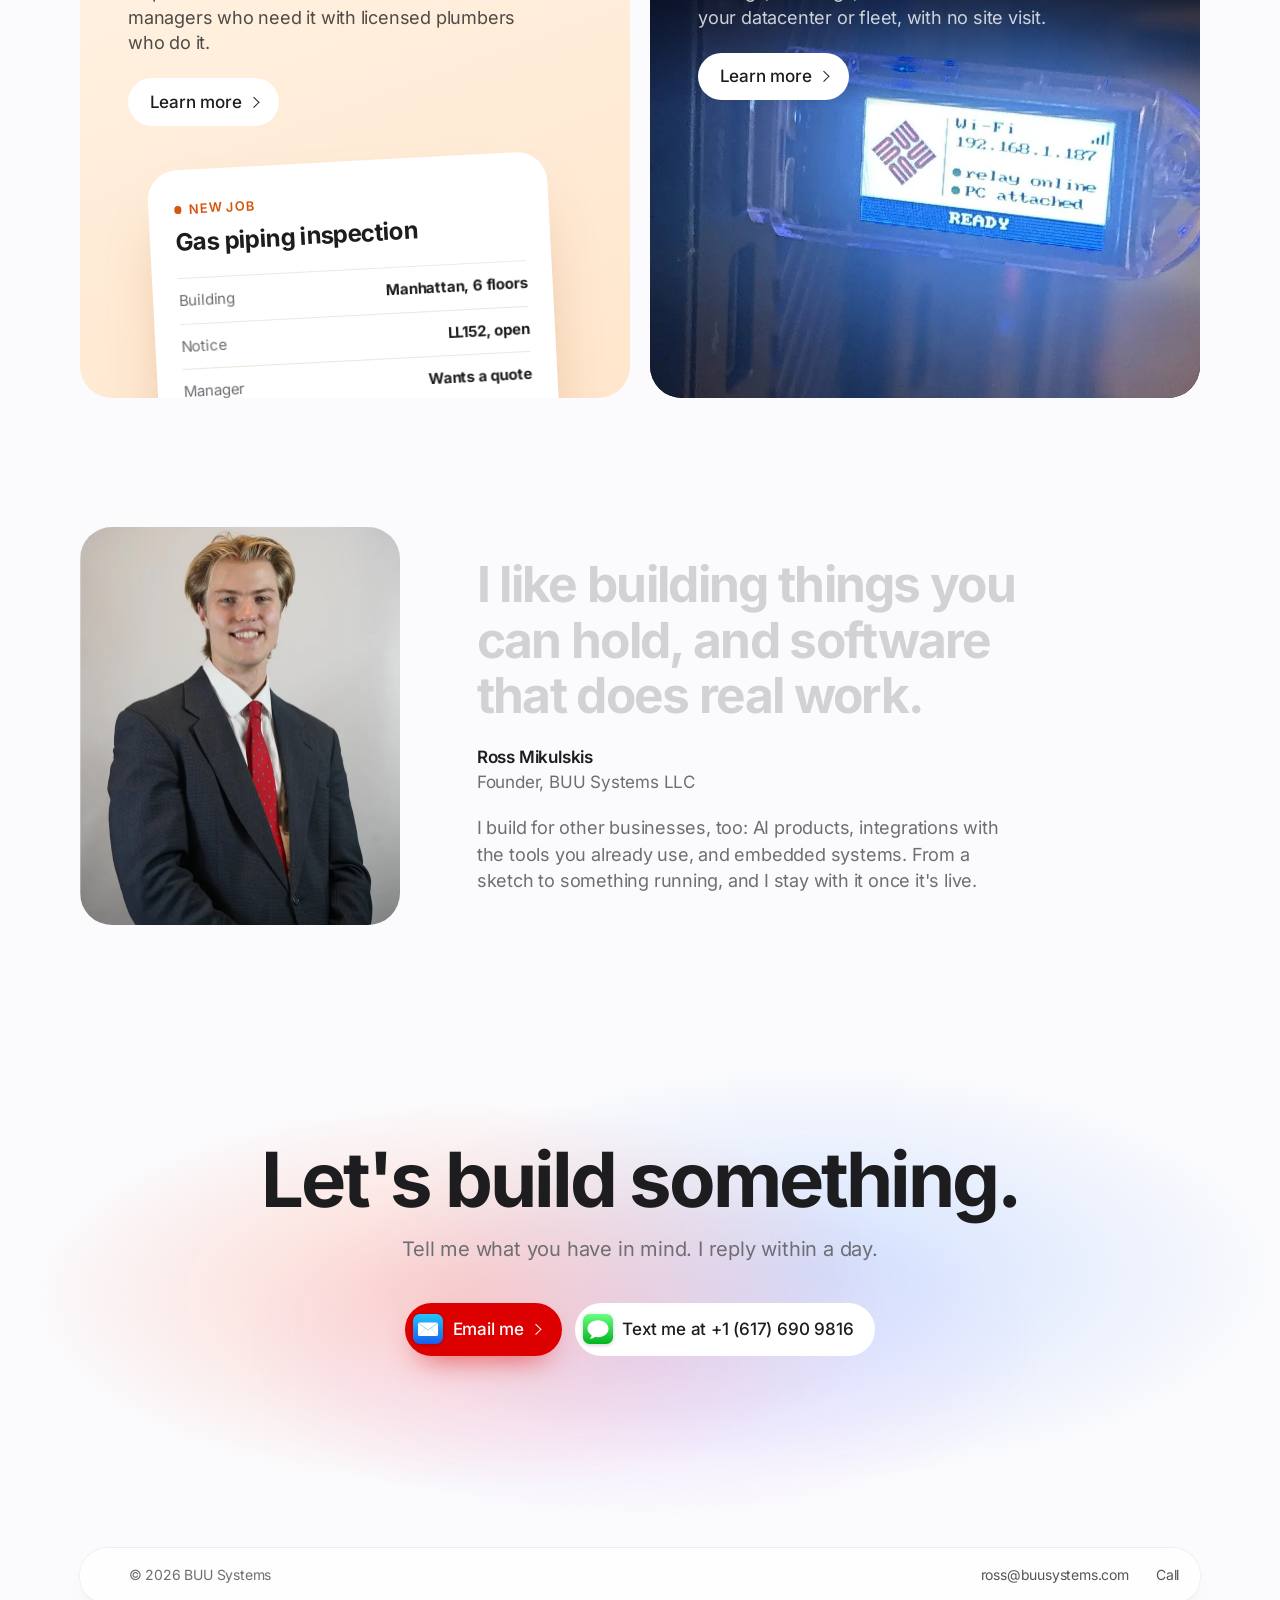
==== commit 049dcd07: "Phones: the page no longer scrolls sideways (hero wash bled past the edges) Co-Authored-By: Claude O" ====
--- a/index.html
+++ b/index.html
@@ -16,7 +16,7 @@
   <meta property="og:url" content="https://buusystems.com/">
   <meta property="og:image" content="https://buusystems.com/assets/icon-512.png">
   <meta property="og:type" content="website">
-  <link rel="stylesheet" href="/home.css?v=26">
+  <link rel="stylesheet" href="/home.css?v=27">
   <script>document.documentElement.classList.add("js");addEventListener("pagereveal",function(e){if(e.viewTransition)document.documentElement.classList.add("vt")})</script>
   <script src="/home.js?v=11" defer></script>
 </head>
--- a/home.css
+++ b/home.css
@@ -9,7 +9,7 @@
   --ease: cubic-bezier(.2, .8, .2, 1); --spring: cubic-bezier(.3, 1.5, .5, 1);
 }
 * { box-sizing: border-box; -webkit-tap-highlight-color: transparent; }
-html { scroll-behavior: smooth; scroll-padding-top: 84px; -webkit-text-size-adjust: 100%; }
+html { overflow-x: hidden; overflow-x: clip; scroll-behavior: smooth; scroll-padding-top: 84px; -webkit-text-size-adjust: 100%; }
 body { margin: 0; background: var(--page); color: var(--ink); font: 400 1.0625rem/1.47 var(--font); letter-spacing: -.012em; -webkit-font-smoothing: antialiased; overflow-x: hidden; overflow-x: clip; }
 img, svg { display: block; max-width: 100%; }
 h1, h2, p, blockquote { margin: 0; }
@@ -494,6 +494,7 @@
   .grid > .t-gascheck:hover .job { transform: rotate(-1deg) translateY(-20px); }
 }
 @media (hover: none) {
+  .wash { inset: -80px 0 0; transform: none; }
   .tile::after, .feat::after { content: none; }
   .js .tile.rise.in, .vt .tile.rise { transform: none; }
   .phone { transform: scale(var(--k, 1)); }
